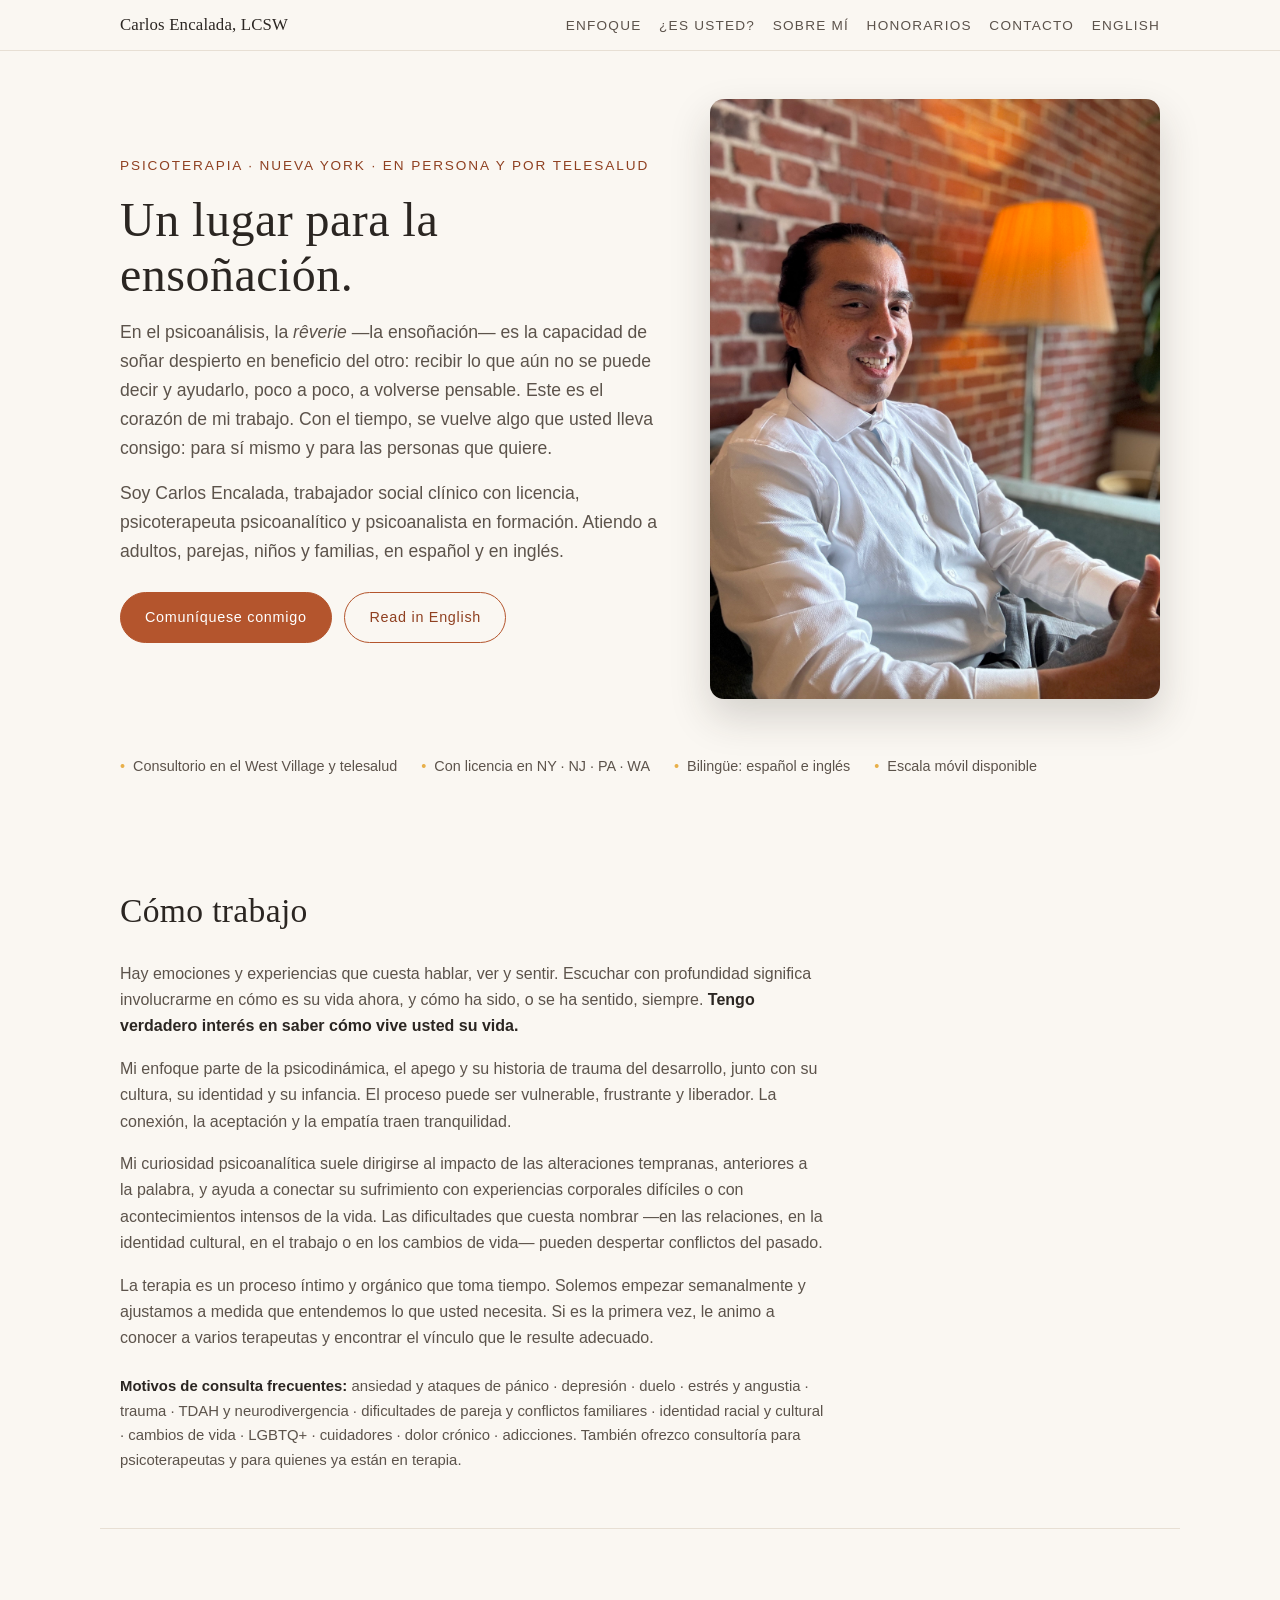
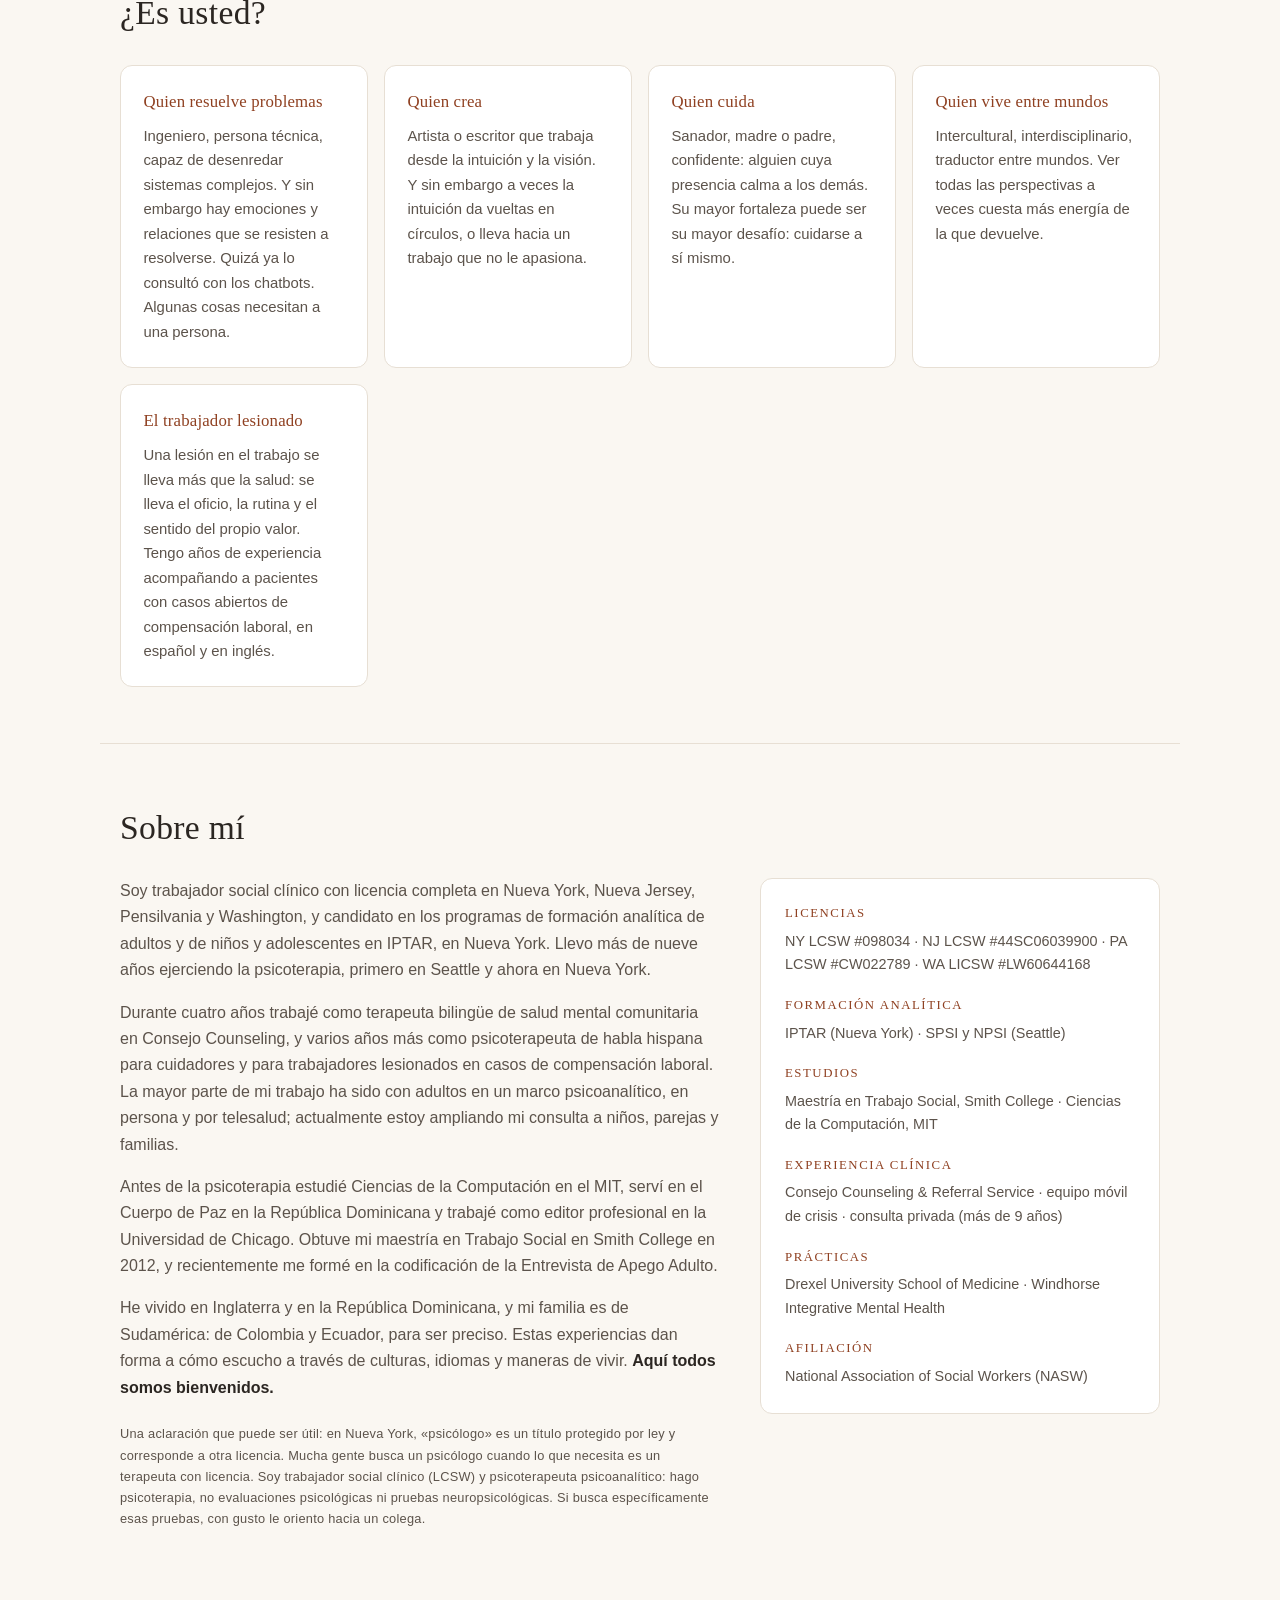
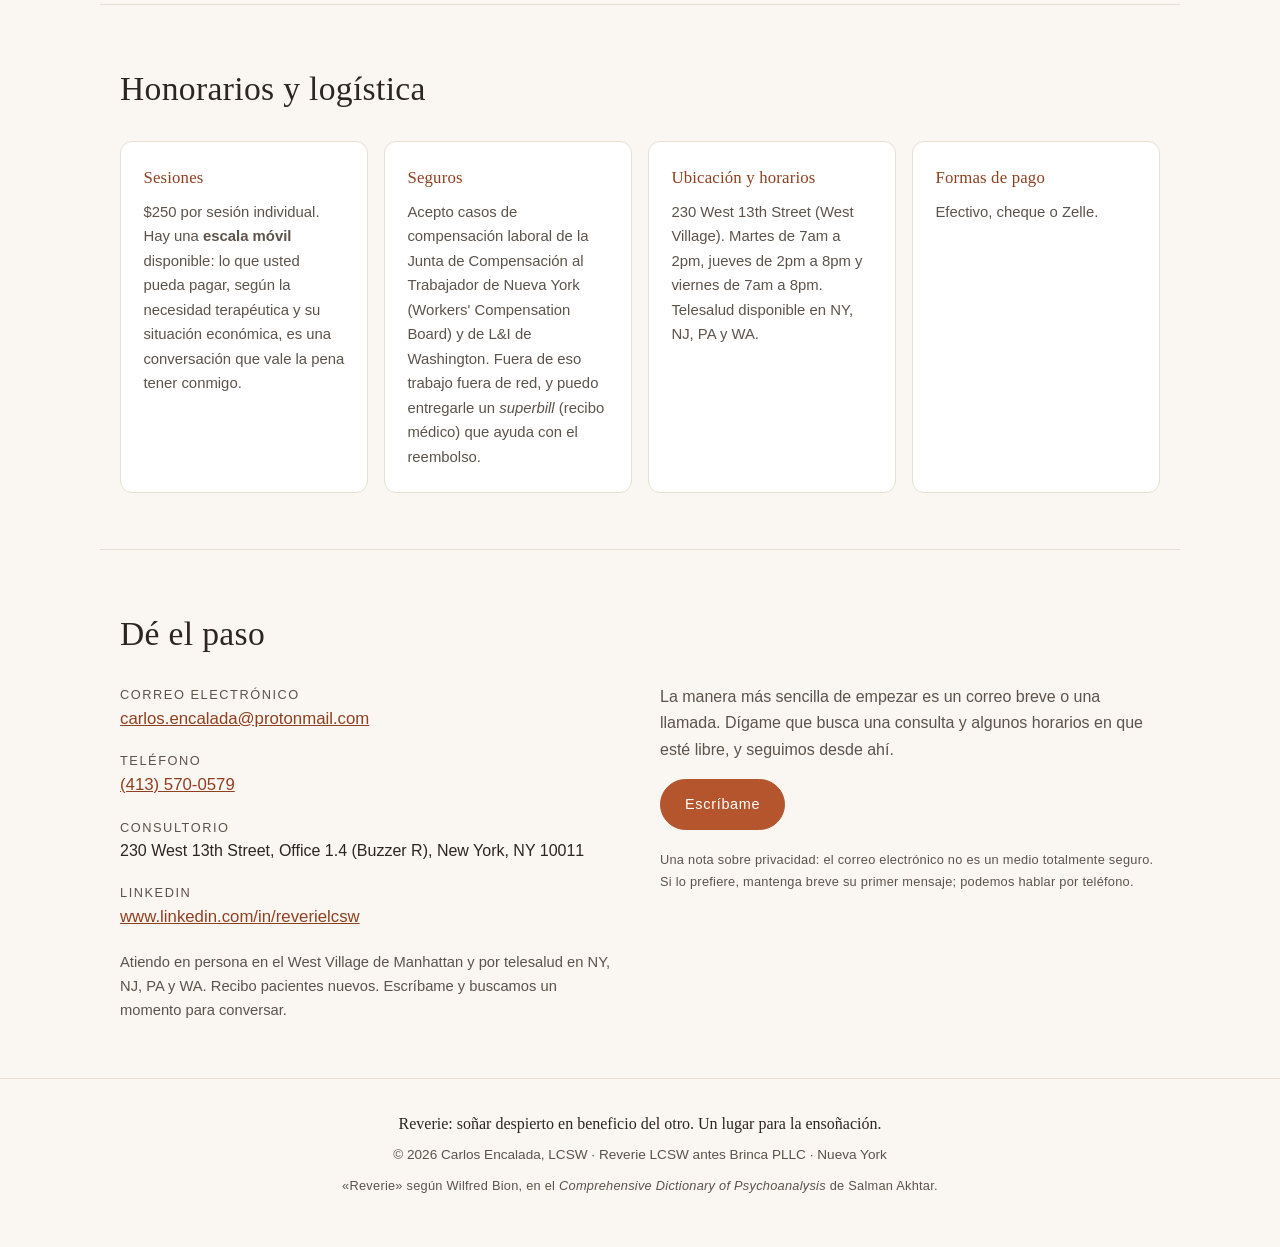
==== es/index.html @ 8a4c1a58 "es: add high-volume concern vocabulary and a psicólogo title note Adds duelo, angustia, estrés, and " ====
<!DOCTYPE html>
<html lang="es">
<head>
<meta charset="utf-8">
<meta name="viewport" content="width=device-width, initial-scale=1">
<title>Psicoterapeuta en español en Nueva York | Carlos Encalada, LCSW</title>
<meta name="description" content="Psicoterapia psicoanalítica en español en Manhattan (West Village) y por telesalud en NY, NJ, PA y WA. Carlos Encalada, trabajador social clínico bilingüe: adultos, parejas, niños y familias. Trabajadores lesionados. Escala móvil disponible.">
<meta property="og:title" content="Psicoterapeuta en español en Nueva York | Carlos Encalada, LCSW">
<meta property="og:description" content="Psicoterapia psicoanalítica en español en el West Village y por telesalud. Adultos, parejas, niños y familias. Escala móvil disponible.">
<meta property="og:type" content="website">
<meta property="og:locale" content="es_US">
<meta property="og:url" content="https://carlosencalada.com/es/">
<meta property="og:image" content="https://carlosencalada.com/images/portrait.jpg">
<link rel="canonical" href="https://carlosencalada.com/es/">
<link rel="alternate" hreflang="en" href="https://carlosencalada.com/">
<link rel="alternate" hreflang="es" href="https://carlosencalada.com/es/">
<link rel="alternate" hreflang="x-default" href="https://carlosencalada.com/">
<script type="application/ld+json">
{
  "@context": "https://schema.org",
  "@type": "LocalBusiness",
  "additionalType": "https://schema.org/MedicalBusiness",
  "name": "Carlos Encalada, LCSW · Reverie, LCSW (antes Brinca PLLC)",
  "description": "Psicoterapia psicoanalítica y psicodinámica para adultos, parejas, niños y familias, en español e inglés. En persona en el West Village de Manhattan y por telesalud en NY, NJ, PA y WA.",
  "inLanguage": "es",
  "url": "https://carlosencalada.com/es/",
  "image": "https://carlosencalada.com/images/portrait.jpg",
  "telephone": "+1-413-570-0579",
  "email": "carlos.encalada@protonmail.com",
  "priceRange": "$$",
  "address": {
    "@type": "PostalAddress",
    "streetAddress": "230 West 13th Street, Office 1.4, Buzzer R",
    "addressLocality": "New York",
    "addressRegion": "NY",
    "postalCode": "10011",
    "addressCountry": "US"
  },
  "areaServed": ["New York City", "West Village", "Greenwich Village", "Upper East Side", "New York State", "New Jersey", "Pennsylvania", "Washington State"],
  "founder": {
    "@type": "Person",
    "name": "Carlos Encalada",
    "honorificSuffix": "LCSW",
    "jobTitle": "Trabajador social clínico con licencia / Psicoterapeuta psicoanalítico",
    "knowsLanguage": ["Spanish", "English"],
    "alumniOf": ["Smith College School for Social Work", "Massachusetts Institute of Technology"],
    "sameAs": ["https://www.linkedin.com/in/reverielcsw/"]
  }
}
</script>
<link rel="stylesheet" href="/styles.css">
</head>
<body>

<header>
  <nav class="nav" aria-label="Principal">
    <a class="brand" href="#top">
      Carlos Encalada, LCSW
    </a>
    <ul>
      <li><a class="link" href="#enfoque">Enfoque</a></li>
      <li><a class="link" href="#para-usted">¿Es usted?</a></li>
      <li><a class="link" href="#sobre-mi">Sobre mí</a></li>
      <li><a class="link" href="#honorarios">Honorarios</a></li>
      <li><a class="link" href="#contacto">Contacto</a></li>
      <li><a class="link" href="/" hreflang="en" lang="en">English</a></li>
    </ul>
  </nav>
</header>

<main id="top">
  <div class="hero">
    <div>
      <div class="kicker">Psicoterapia · Nueva York · En persona y por telesalud</div>
      <h1>Un lugar para la ensoñación.</h1>
      <p class="lead">
        En el psicoanálisis, la <em>rêverie</em> —la ensoñación— es la capacidad
        de soñar despierto en beneficio del otro: recibir lo que aún no se puede
        decir y ayudarlo, poco a poco, a volverse pensable. Este es el corazón
        de mi trabajo. Con el tiempo, se vuelve algo que usted lleva consigo:
        para sí mismo y para las personas que quiere.
      </p>
      <p class="lead">
        Soy Carlos Encalada, trabajador social clínico con licencia,
        psicoterapeuta psicoanalítico y psicoanalista en formación. Atiendo a
        adultos, parejas, niños y familias, en español y en inglés.
      </p>
      <div class="cta-row">
        <a class="btn" href="#contacto">Comuníquese conmigo</a>
        <a class="btn ghost" href="/" hreflang="en" lang="en">Read in English</a>
      </div>
    </div>
    <div class="photo">
      <img src="/images/portrait.jpg" alt="Carlos Encalada, sentado en su consultorio">
    </div>
  </div>

  <div class="meta-strip">
    <span>Consultorio en el West Village y telesalud</span>
    <span>Con licencia en NY · NJ · PA · WA</span>
    <span>Bilingüe: español e inglés</span>
    <span>Escala móvil disponible</span>
  </div>

  <section id="enfoque">
    <h2>Cómo trabajo</h2>
    <div class="prose">
      <p>
        Hay emociones y experiencias que cuesta hablar, ver y sentir. Escuchar
        con profundidad significa involucrarme en cómo es su vida ahora, y cómo
        ha sido, o se ha sentido, siempre. <strong>Tengo verdadero interés en
        saber cómo vive usted su vida.</strong>
      </p>
      <p>
        Mi enfoque parte de la psicodinámica, el apego y su historia de trauma
        del desarrollo, junto con su cultura, su identidad y su infancia. El
        proceso puede ser vulnerable, frustrante y liberador. La conexión, la
        aceptación y la empatía traen tranquilidad.
      </p>
      <p>
        Mi curiosidad psicoanalítica suele dirigirse al impacto de las
        alteraciones tempranas, anteriores a la palabra, y ayuda a conectar su
        sufrimiento con experiencias corporales difíciles o con acontecimientos
        intensos de la vida. Las dificultades que cuesta nombrar —en las
        relaciones, en la identidad cultural, en el trabajo o en los cambios de
        vida— pueden despertar conflictos del pasado.
      </p>
      <p>
        La terapia es un proceso íntimo y orgánico que toma tiempo. Solemos
        empezar semanalmente y ajustamos a medida que entendemos lo que usted
        necesita. Si es la primera vez, le animo a conocer a varios terapeutas y
        encontrar el vínculo que le resulte adecuado.
      </p>
      <p style="margin-top:1.4rem;font-size:.93rem">
        <strong>Motivos de consulta frecuentes:</strong> ansiedad y ataques de
        pánico · depresión · duelo · estrés y angustia · trauma · TDAH y
        neurodivergencia · dificultades de pareja y conflictos familiares ·
        identidad racial y cultural · cambios de vida · LGBTQ+ · cuidadores ·
        dolor crónico · adicciones. También ofrezco consultoría para
        psicoterapeutas y para quienes ya están en terapia.
      </p>
    </div>
  </section>

  <section id="para-usted">
    <h2>¿Es usted?</h2>
    <div class="cards">
      <div class="card">
        <h3>Quien resuelve problemas</h3>
        <p>Ingeniero, persona técnica, capaz de desenredar sistemas complejos.
        Y sin embargo hay emociones y relaciones que se resisten a resolverse.
        Quizá ya lo consultó con los chatbots. Algunas cosas necesitan a una persona.</p>
      </div>
      <div class="card">
        <h3>Quien crea</h3>
        <p>Artista o escritor que trabaja desde la intuición y la visión. Y sin
        embargo a veces la intuición da vueltas en círculos, o lleva hacia un
        trabajo que no le apasiona.</p>
      </div>
      <div class="card">
        <h3>Quien cuida</h3>
        <p>Sanador, madre o padre, confidente: alguien cuya presencia calma a
        los demás. Su mayor fortaleza puede ser su mayor desafío: cuidarse a
        sí mismo.</p>
      </div>
      <div class="card">
        <h3>Quien vive entre mundos</h3>
        <p>Intercultural, interdisciplinario, traductor entre mundos. Ver todas
        las perspectivas a veces cuesta más energía de la que devuelve.</p>
      </div>
      <div class="card">
        <h3>El trabajador lesionado</h3>
        <p>Una lesión en el trabajo se lleva más que la salud: se lleva el
        oficio, la rutina y el sentido del propio valor. Tengo años de
        experiencia acompañando a pacientes con casos abiertos de compensación
        laboral, en español y en inglés.</p>
      </div>
    </div>
  </section>

  <section id="sobre-mi">
    <h2>Sobre mí</h2>
    <div class="two-col">
      <div class="prose">
        <p>
          Soy trabajador social clínico con licencia completa en Nueva York,
          Nueva Jersey, Pensilvania y Washington, y candidato en los programas
          de formación analítica de adultos y de niños y adolescentes en IPTAR,
          en Nueva York. Llevo más de nueve años ejerciendo la psicoterapia,
          primero en Seattle y ahora en Nueva York.
        </p>
        <p>
          Durante cuatro años trabajé como terapeuta bilingüe de salud mental
          comunitaria en Consejo Counseling, y varios años más como
          psicoterapeuta de habla hispana para cuidadores y para trabajadores
          lesionados en casos de compensación laboral. La mayor parte de mi
          trabajo ha sido con adultos en un marco psicoanalítico, en persona y
          por telesalud; actualmente estoy ampliando mi consulta a niños,
          parejas y familias.
        </p>
        <p>
          Antes de la psicoterapia estudié Ciencias de la Computación en el MIT,
          serví en el Cuerpo de Paz en la República Dominicana y trabajé como
          editor profesional en la Universidad de Chicago. Obtuve mi maestría en
          Trabajo Social en Smith College en 2012, y recientemente me formé en
          la codificación de la Entrevista de Apego Adulto.
        </p>
        <p>
          He vivido en Inglaterra y en la República Dominicana, y mi familia es
          de Sudamérica: de Colombia y Ecuador, para ser preciso. Estas
          experiencias dan forma a cómo escucho a través de culturas, idiomas y
          maneras de vivir. <strong>Aquí todos somos bienvenidos.</strong>
        </p>
        <p class="cite" style="margin-top:1.4rem">
          Una aclaración que puede ser útil: en Nueva York, «psicólogo» es un
          título protegido por ley y corresponde a otra licencia. Mucha gente
          busca un psicólogo cuando lo que necesita es un terapeuta con
          licencia. Soy trabajador social clínico (LCSW) y psicoterapeuta
          psicoanalítico: hago psicoterapia, no evaluaciones psicológicas ni
          pruebas neuropsicológicas. Si busca específicamente esas pruebas,
          con gusto le oriento hacia un colega.
        </p>
      </div>
      <aside class="creds">
        <h3>Licencias</h3>
        <p>NY LCSW #098034 · NJ LCSW #44SC06039900 · PA LCSW #CW022789 · WA LICSW #LW60644168</p>
        <h3>Formación analítica</h3>
        <p>IPTAR (Nueva York) · SPSI y NPSI (Seattle)</p>
        <h3>Estudios</h3>
        <p>Maestría en Trabajo Social, Smith College · Ciencias de la Computación, MIT</p>
        <h3>Experiencia clínica</h3>
        <p>Consejo Counseling &amp; Referral Service · equipo móvil de crisis · consulta privada (más de 9 años)</p>
        <h3>Prácticas</h3>
        <p>Drexel University School of Medicine · Windhorse Integrative Mental Health</p>
        <h3>Afiliación</h3>
        <p>National Association of Social Workers (NASW)</p>
      </aside>
    </div>
  </section>

  <section id="honorarios">
    <h2>Honorarios y logística</h2>
    <div class="cards">
      <div class="card">
        <h3>Sesiones</h3>
        <p>$250 por sesión individual. Hay una <strong>escala móvil</strong>
        disponible: lo que usted pueda pagar, según la necesidad terapéutica y
        su situación económica, es una conversación que vale la pena tener
        conmigo.</p>
      </div>
      <div class="card">
        <h3>Seguros</h3>
        <p>Acepto casos de compensación laboral de la Junta de Compensación al
        Trabajador de Nueva York (Workers' Compensation Board) y de L&amp;I de
        Washington. Fuera de eso trabajo fuera de red, y puedo entregarle un
        <em>superbill</em> (recibo médico) que ayuda con el reembolso.</p>
      </div>
      <div class="card">
        <h3>Ubicación y horarios</h3>
        <p>230 West 13th Street (West Village). Martes de 7am a 2pm, jueves de
        2pm a 8pm y viernes de 7am a 8pm. Telesalud disponible en NY, NJ, PA
        y WA.</p>
      </div>
      <div class="card">
        <h3>Formas de pago</h3>
        <p>Efectivo, cheque o Zelle.</p>
      </div>
    </div>
  </section>

  <section id="contacto">
    <h2>Dé el paso</h2>
    <div class="contact-grid">
      <div>
        <div class="contact-item">
          <div class="label">Correo electrónico</div>
          <a href="mailto:carlos.encalada@protonmail.com">carlos.encalada@protonmail.com</a>
        </div>
        <div class="contact-item">
          <div class="label">Teléfono</div>
          <a href="tel:+14135700579">(413) 570-0579</a>
        </div>
        <div class="contact-item">
          <div class="label">Consultorio</div>
          <span>230 West 13th Street, Office 1.4 (Buzzer R), New York, NY 10011</span>
        </div>
        <div class="contact-item">
          <div class="label">LinkedIn</div>
          <a href="https://www.linkedin.com/in/reverielcsw/">www.linkedin.com/in/reverielcsw</a>
        </div>
        <p class="prose" style="margin-top:1.2rem;font-size:.92rem">
          Atiendo en persona en el West Village de Manhattan y por telesalud en
          NY, NJ, PA y WA. Recibo pacientes nuevos. Escríbame y buscamos un
          momento para conversar.
        </p>
      </div>
      <div>
        <p class="prose">
          La manera más sencilla de empezar es un correo breve o una llamada.
          Dígame que busca una consulta y algunos horarios en que esté libre, y
          seguimos desde ahí.
        </p>
        <p class="prose" style="margin-top:1rem">
          <a class="btn" href="mailto:carlos.encalada@protonmail.com?subject=Consulta%20inicial">Escríbame</a>
        </p>
        <p class="cite" style="margin-top:1.2rem">
          Una nota sobre privacidad: el correo electrónico no es un medio
          totalmente seguro. Si lo prefiere, mantenga breve su primer mensaje;
          podemos hablar por teléfono.
        </p>
      </div>
    </div>
  </section>
</main>

<footer>
  <div class="tagline">Reverie: soñar despierto en beneficio del otro. Un lugar para la ensoñación.</div>
  <div>© 2026 Carlos Encalada, LCSW · Reverie LCSW antes Brinca PLLC · Nueva York</div>
  <div class="cite" style="margin-top:.5rem">«Reverie» según Wilfred Bion, en el <em>Comprehensive Dictionary of Psychoanalysis</em> de Salman Akhtar.</div>
</footer>

</body>
</html>
---- styles.css ----
:root{
  --ink:#2b2622;
  --ink-soft:#5c534b;
  --paper:#faf7f2;
  --card:#ffffff;
  --accent:#b4552d;      /* warm brick */
  --accent-dark:#8f4021;
  --amber:#e8b04b;
  --line:#e7dfd4;
  --max:1080px;
}
*{box-sizing:border-box;margin:0;padding:0}
html{scroll-behavior:smooth}
body{
  font-family:-apple-system, BlinkMacSystemFont, "Segoe UI", Roboto, Helvetica, Arial, sans-serif;
  color:var(--ink);
  background:var(--paper);
  line-height:1.65;
  -webkit-font-smoothing:antialiased;
}
h1,h2,h3,.brand{font-family:Georgia, "Times New Roman", serif;font-weight:400;letter-spacing:.01em}
img{max-width:100%;display:block}
a{color:var(--accent-dark)}

/* ---------- header ---------- */
header{
  position:sticky;top:0;z-index:20;
  background:rgba(250,247,242,.92);backdrop-filter:blur(8px);
  border-bottom:1px solid var(--line);
}
.nav{
  max-width:var(--max);margin:0 auto;padding:.7rem 1.25rem;
  display:flex;align-items:center;gap:1rem;flex-wrap:wrap;
}
.brand{font-size:1.05rem;text-decoration:none;color:var(--ink);display:flex;align-items:center;gap:.55rem}
.brand img{height:26px;width:auto}
.nav ul{list-style:none;display:flex;gap:1.1rem;margin-left:auto;flex-wrap:wrap}
.nav a.link{font-size:.85rem;text-transform:uppercase;letter-spacing:.09em;text-decoration:none;color:var(--ink-soft)}
.nav a.link:hover{color:var(--accent-dark)}

/* ---------- hero ---------- */
.hero{max-width:var(--max);margin:0 auto;padding:3rem 1.25rem 3.5rem;
  display:grid;grid-template-columns:1.1fr .9fr;gap:2.5rem;align-items:center}
.hero h1{font-size:clamp(1.9rem,4.5vw,3rem);line-height:1.15;margin-bottom:1rem}
.hero .kicker{font-size:.85rem;text-transform:uppercase;letter-spacing:.14em;color:var(--accent-dark);margin-bottom:.9rem}
.hero p.lead{font-size:1.1rem;color:var(--ink-soft);max-width:34rem}
.hero p.lead + p.lead{margin-top:1rem}
.cite{font-size:.8rem;color:var(--ink-soft);margin:.6rem 0 1.2rem;letter-spacing:.02em}
.hero .photo{border-radius:14px;overflow:hidden;box-shadow:0 18px 40px rgba(43,38,34,.18)}
.cta-row{display:flex;gap:.8rem;flex-wrap:wrap;margin-top:1.6rem}
.btn{
  display:inline-block;padding:.8rem 1.5rem;border-radius:999px;
  text-decoration:none;font-size:.9rem;letter-spacing:.05em;
  background:var(--accent);color:#fff;border:1px solid var(--accent);
  transition:background .15s ease;
}
.btn:hover{background:var(--accent-dark)}
.btn.ghost{background:transparent;color:var(--accent-dark)}
.meta-strip{
  max-width:var(--max);margin:0 auto;padding:0 1.25rem 3rem;
  display:flex;gap:1.5rem;flex-wrap:wrap;color:var(--ink-soft);font-size:.9rem;
}
.meta-strip span::before{content:"•";color:var(--amber);margin-right:.5rem}

/* ---------- sections ---------- */
section{max-width:var(--max);margin:0 auto;padding:3.5rem 1.25rem}
section + section{border-top:1px solid var(--line)}
h2{font-size:clamp(1.5rem,3vw,2.1rem);margin-bottom:1.4rem}
.prose{max-width:44rem;color:var(--ink-soft)}
.prose p + p{margin-top:1rem}
.prose strong{color:var(--ink)}

/* about-you cards */
.cards{display:grid;grid-template-columns:repeat(auto-fit,minmax(230px,1fr));gap:1rem;margin-top:1.5rem}
.card{background:var(--card);border:1px solid var(--line);border-radius:12px;padding:1.4rem}
.card h3{font-size:1.05rem;margin-bottom:.5rem;color:var(--accent-dark)}
.card p{font-size:.93rem;color:var(--ink-soft)}

/* about-me */
.two-col{display:grid;grid-template-columns:1.2fr .8fr;gap:2.5rem;align-items:start}
.creds{background:var(--card);border:1px solid var(--line);border-radius:12px;padding:1.5rem;font-size:.9rem}
.creds h3{font-size:.8rem;text-transform:uppercase;letter-spacing:.12em;color:var(--accent-dark);margin:1.1rem 0 .35rem}
.creds h3:first-child{margin-top:0}
.creds p{color:var(--ink-soft)}

/* endorsement */
.endorsement{
  margin-top:2.5rem;max-width:44rem;
  border-left:3px solid var(--amber);padding:.4rem 0 .4rem 1.4rem;
  font-family:Georgia,serif;font-size:1.05rem;color:var(--ink-soft);
}
.endorsement cite{display:block;margin-top:.7rem;font-style:normal;font-size:.9rem}

/* español */
.es{background:linear-gradient(180deg,#fdf3e4,transparent);border-radius:14px}

/* contact */
.contact-grid{display:grid;grid-template-columns:1fr 1fr;gap:2.5rem;align-items:start}
.contact-item{margin-bottom:1.1rem}
.contact-item .label{font-size:.8rem;text-transform:uppercase;letter-spacing:.12em;color:var(--ink-soft)}
.contact-item a{font-size:1.05rem}

footer{border-top:1px solid var(--line);padding:2rem 1.25rem;text-align:center;font-size:.85rem;color:var(--ink-soft)}
footer .tagline{font-family:Georgia,serif;font-size:1rem;color:var(--ink);margin-bottom:.4rem}

/* ---------- mobile ---------- */
@media (max-width:760px){
  .hero{grid-template-columns:1fr;padding-top:2rem}
  .hero .photo{order:-1;max-width:420px}
  .two-col,.contact-grid{grid-template-columns:1fr}
  .nav ul{gap:.9rem}
}
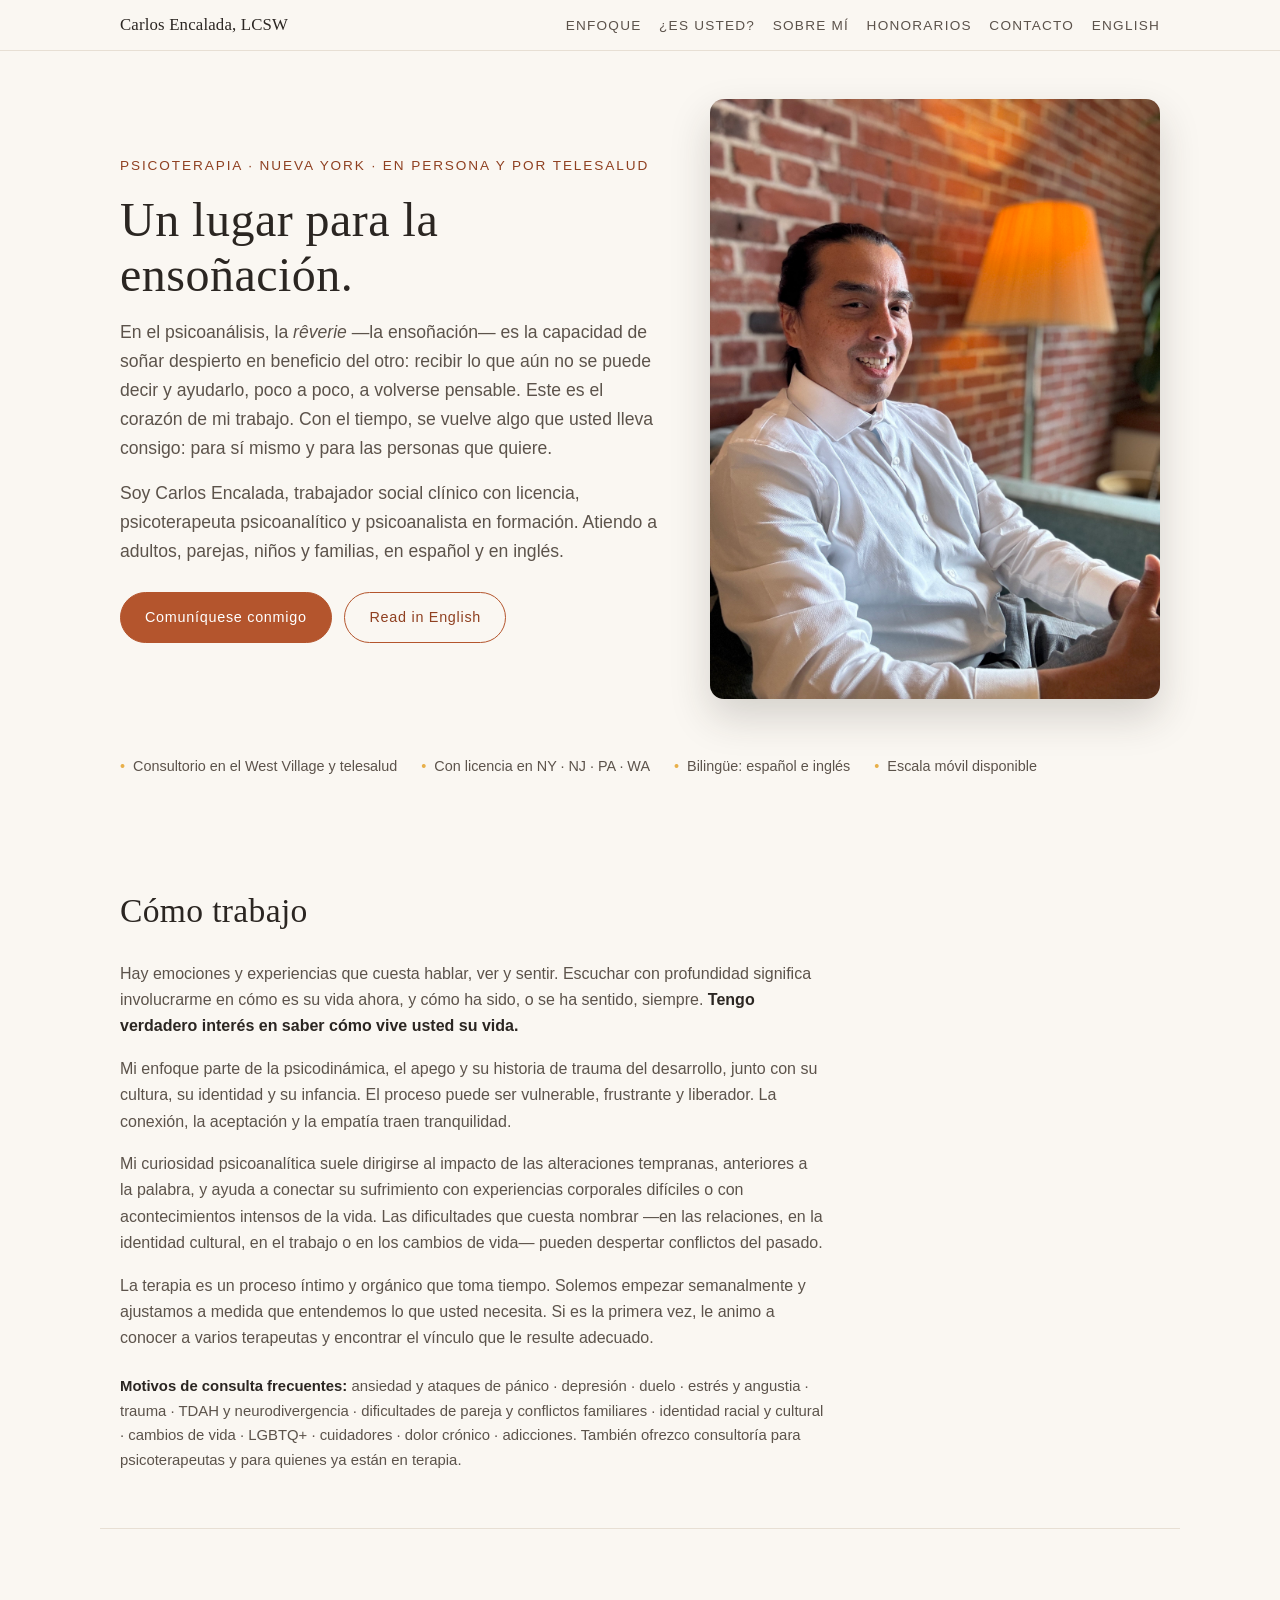
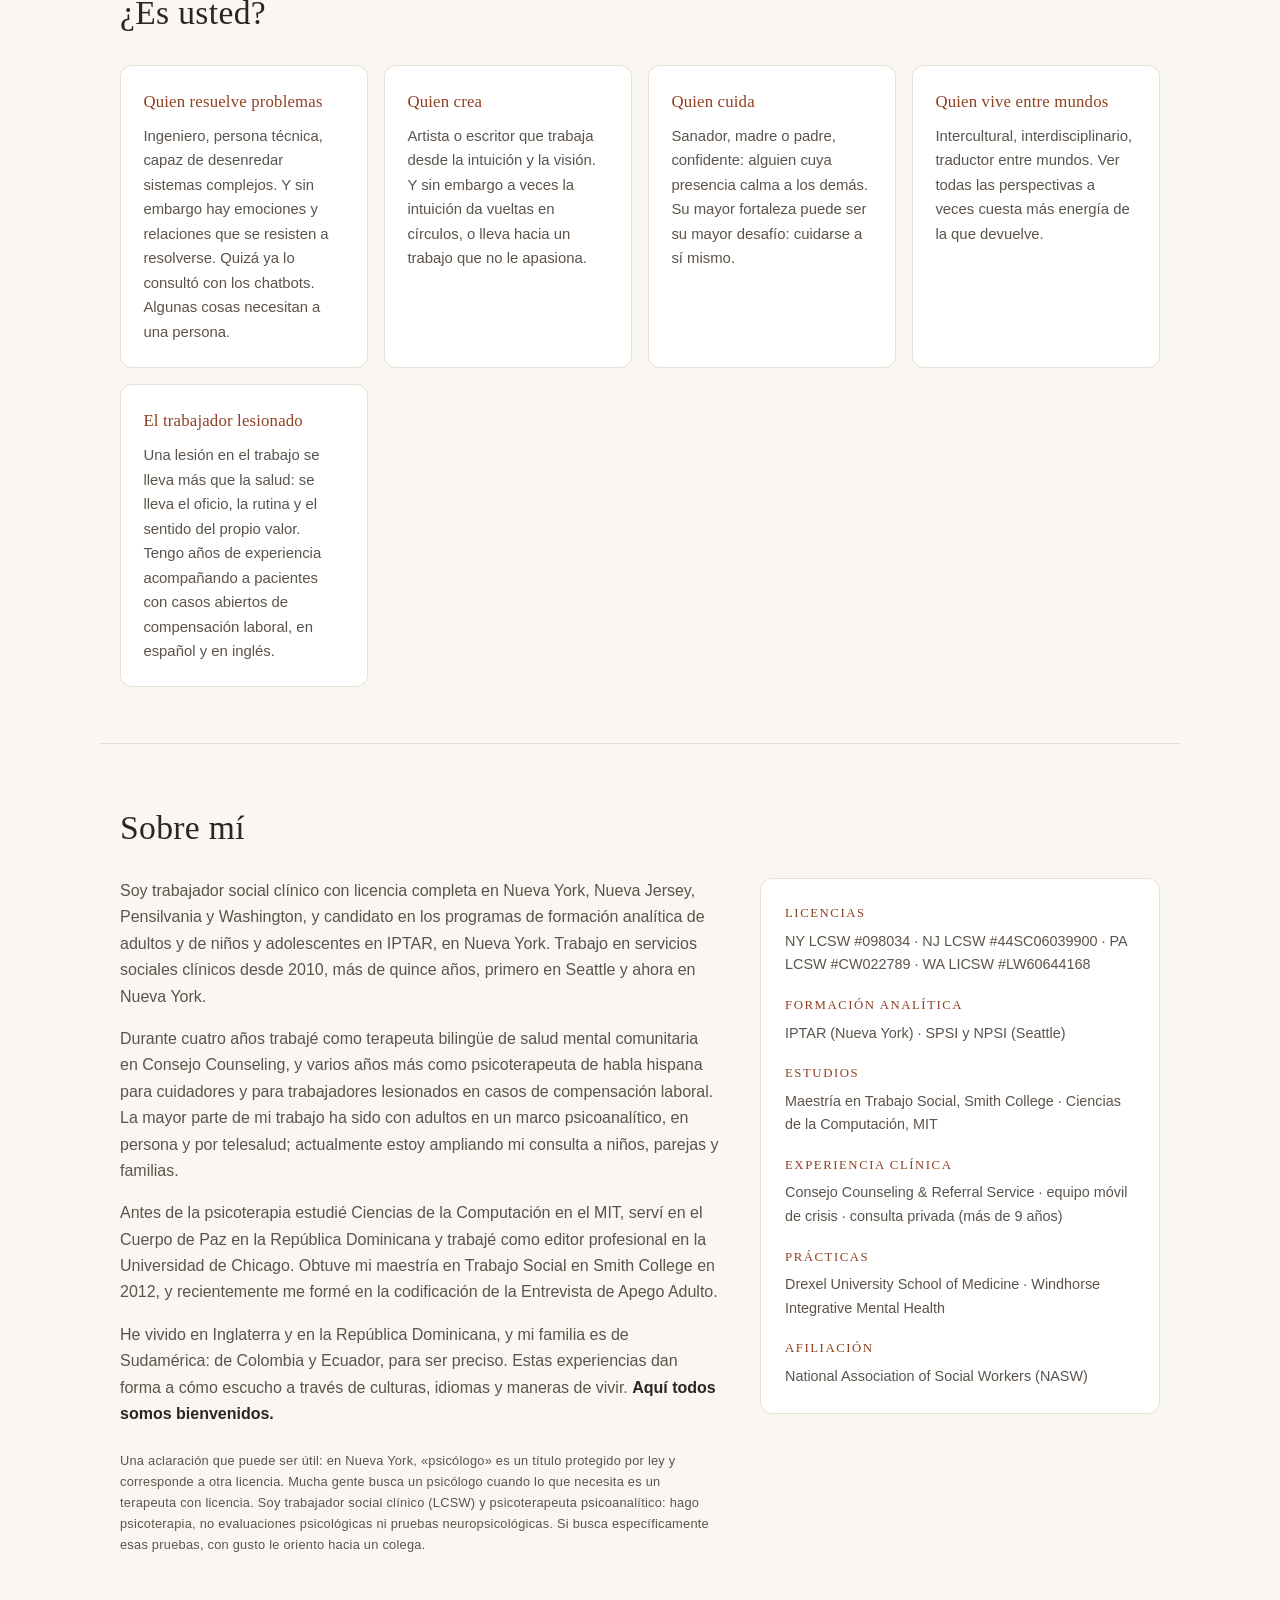
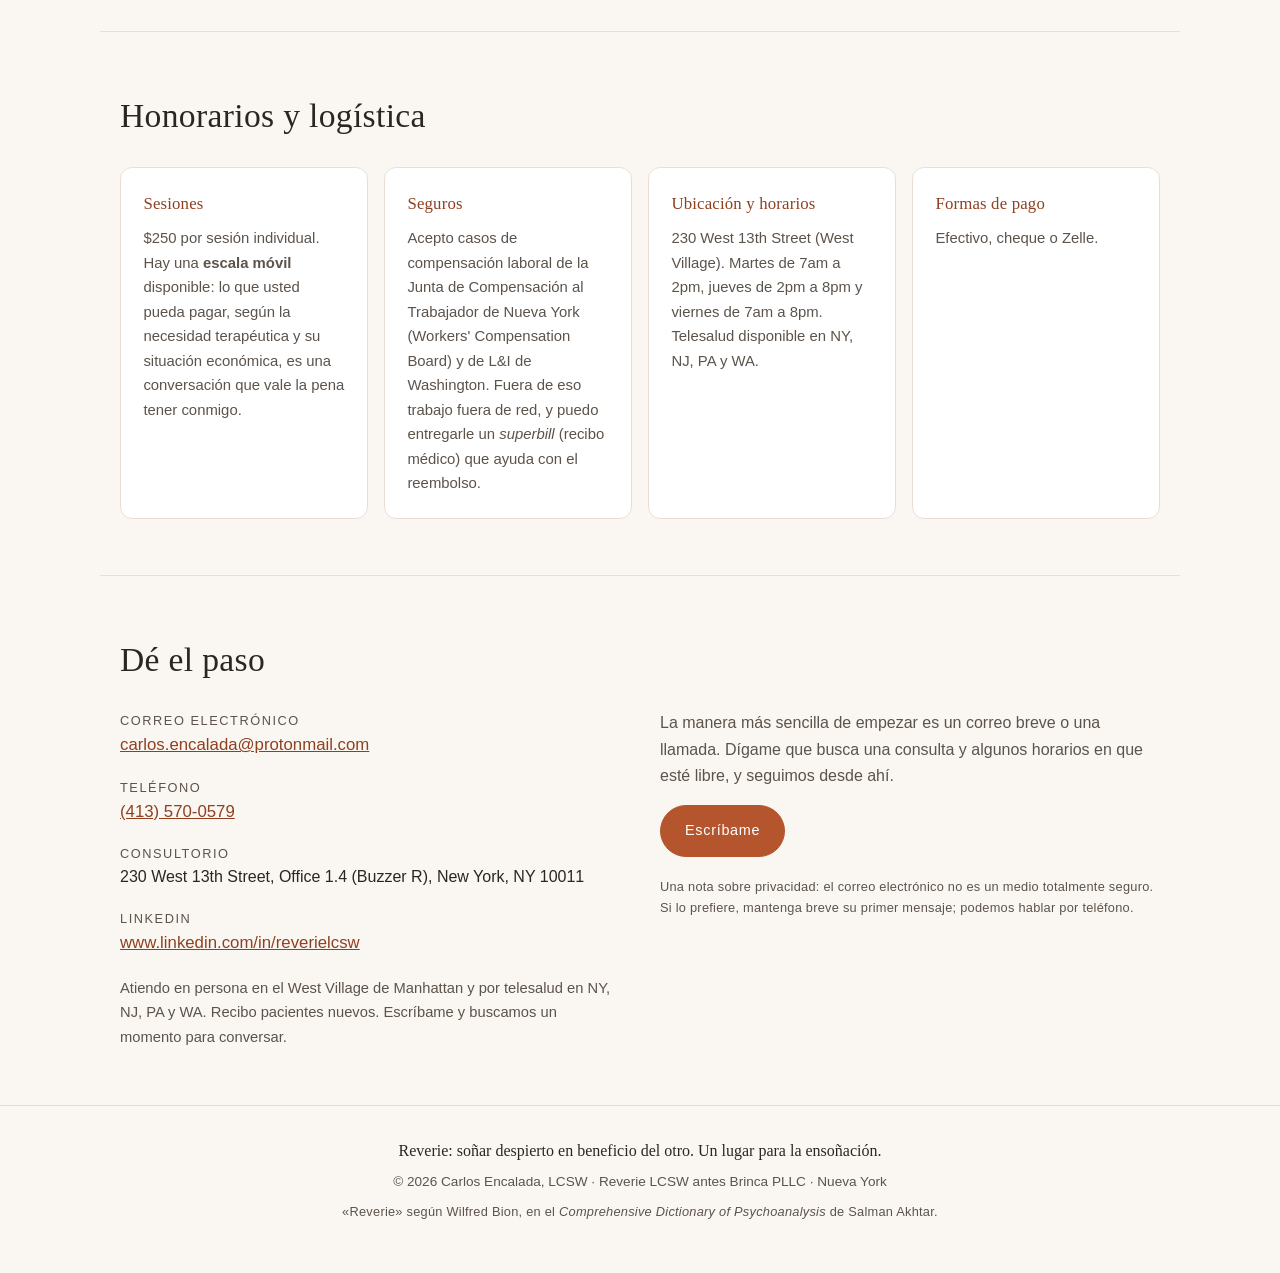
==== commit 8c032f9b: "Reframe experience as clinical social services since 2010 (15+ years) Replaces "over nine years" (wh" ====
--- a/es/index.html
+++ b/es/index.html
@@ -186,8 +186,8 @@
           Soy trabajador social clínico con licencia completa en Nueva York,
           Nueva Jersey, Pensilvania y Washington, y candidato en los programas
           de formación analítica de adultos y de niños y adolescentes en IPTAR,
-          en Nueva York. Llevo más de nueve años ejerciendo la psicoterapia,
-          primero en Seattle y ahora en Nueva York.
+          en Nueva York. Trabajo en servicios sociales clínicos desde 2010, más
+          de quince años, primero en Seattle y ahora en Nueva York.
         </p>
         <p>
           Durante cuatro años trabajé como terapeuta bilingüe de salud mental
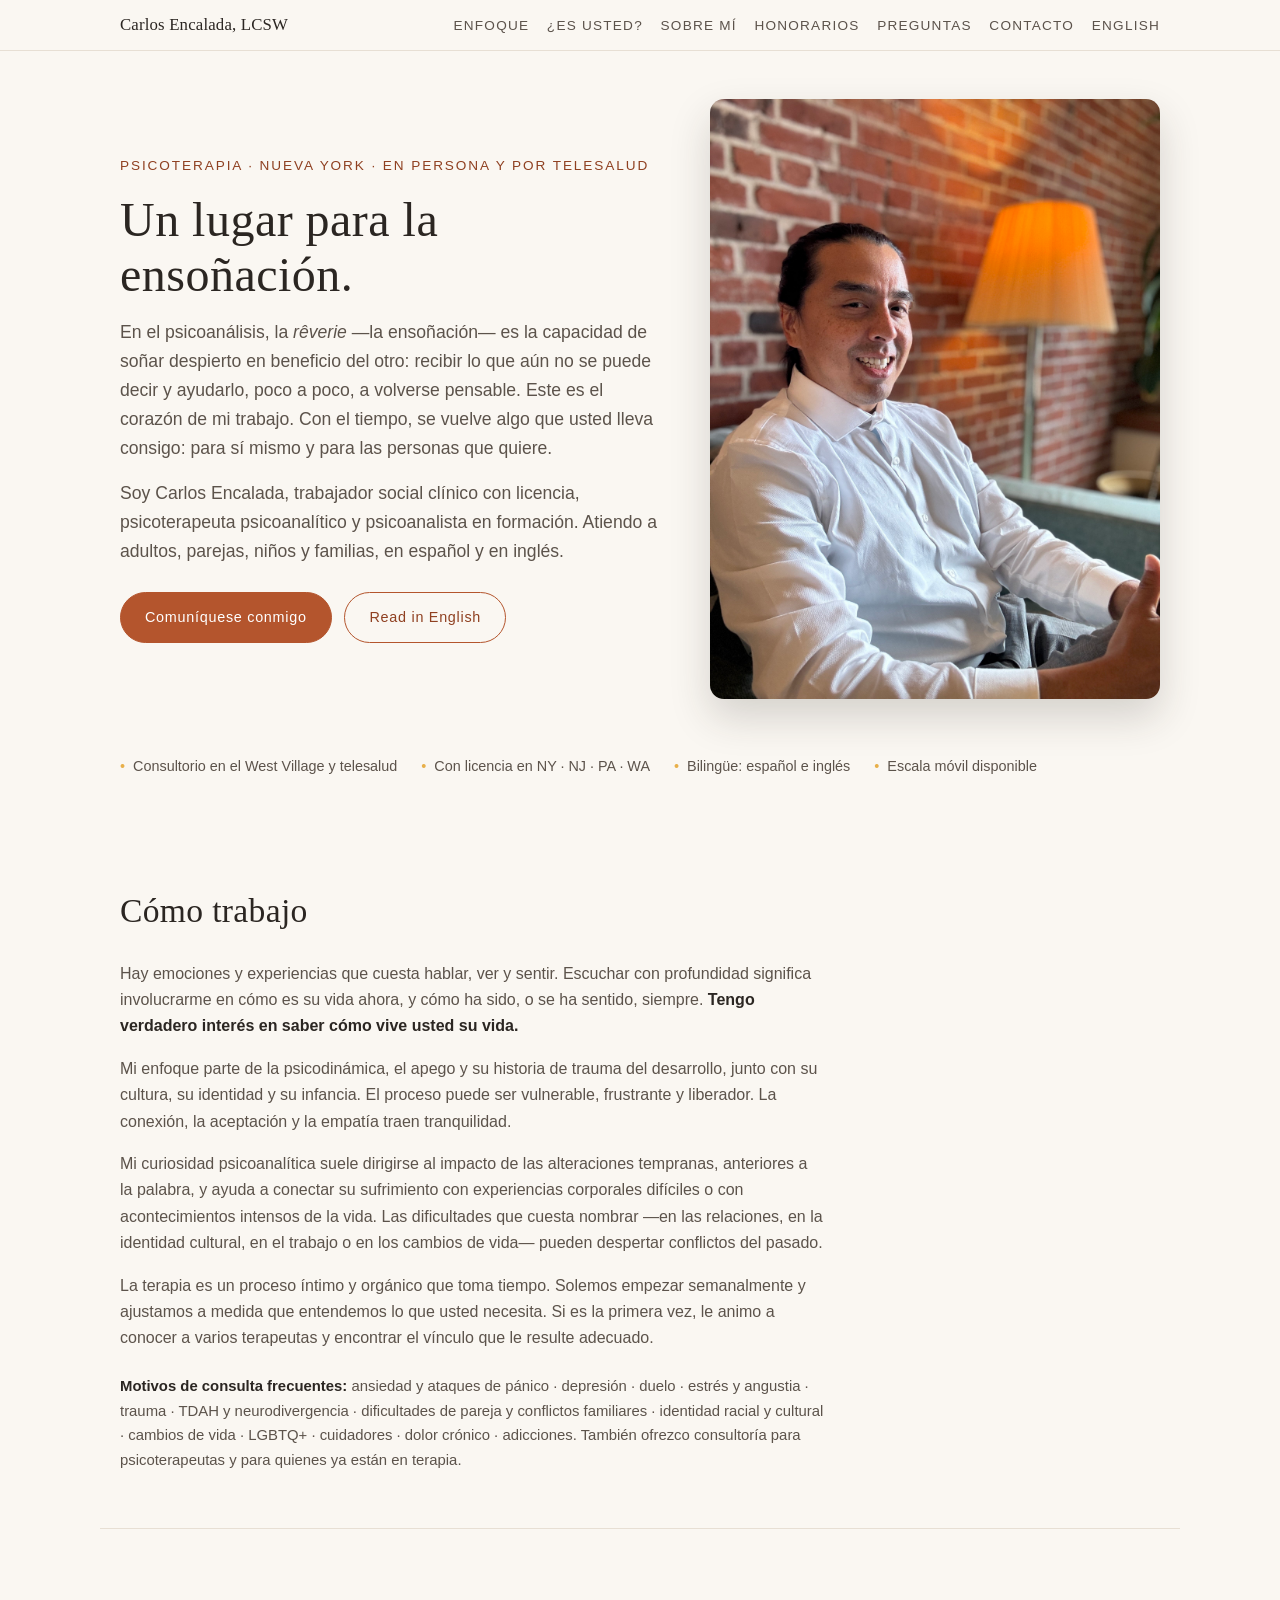
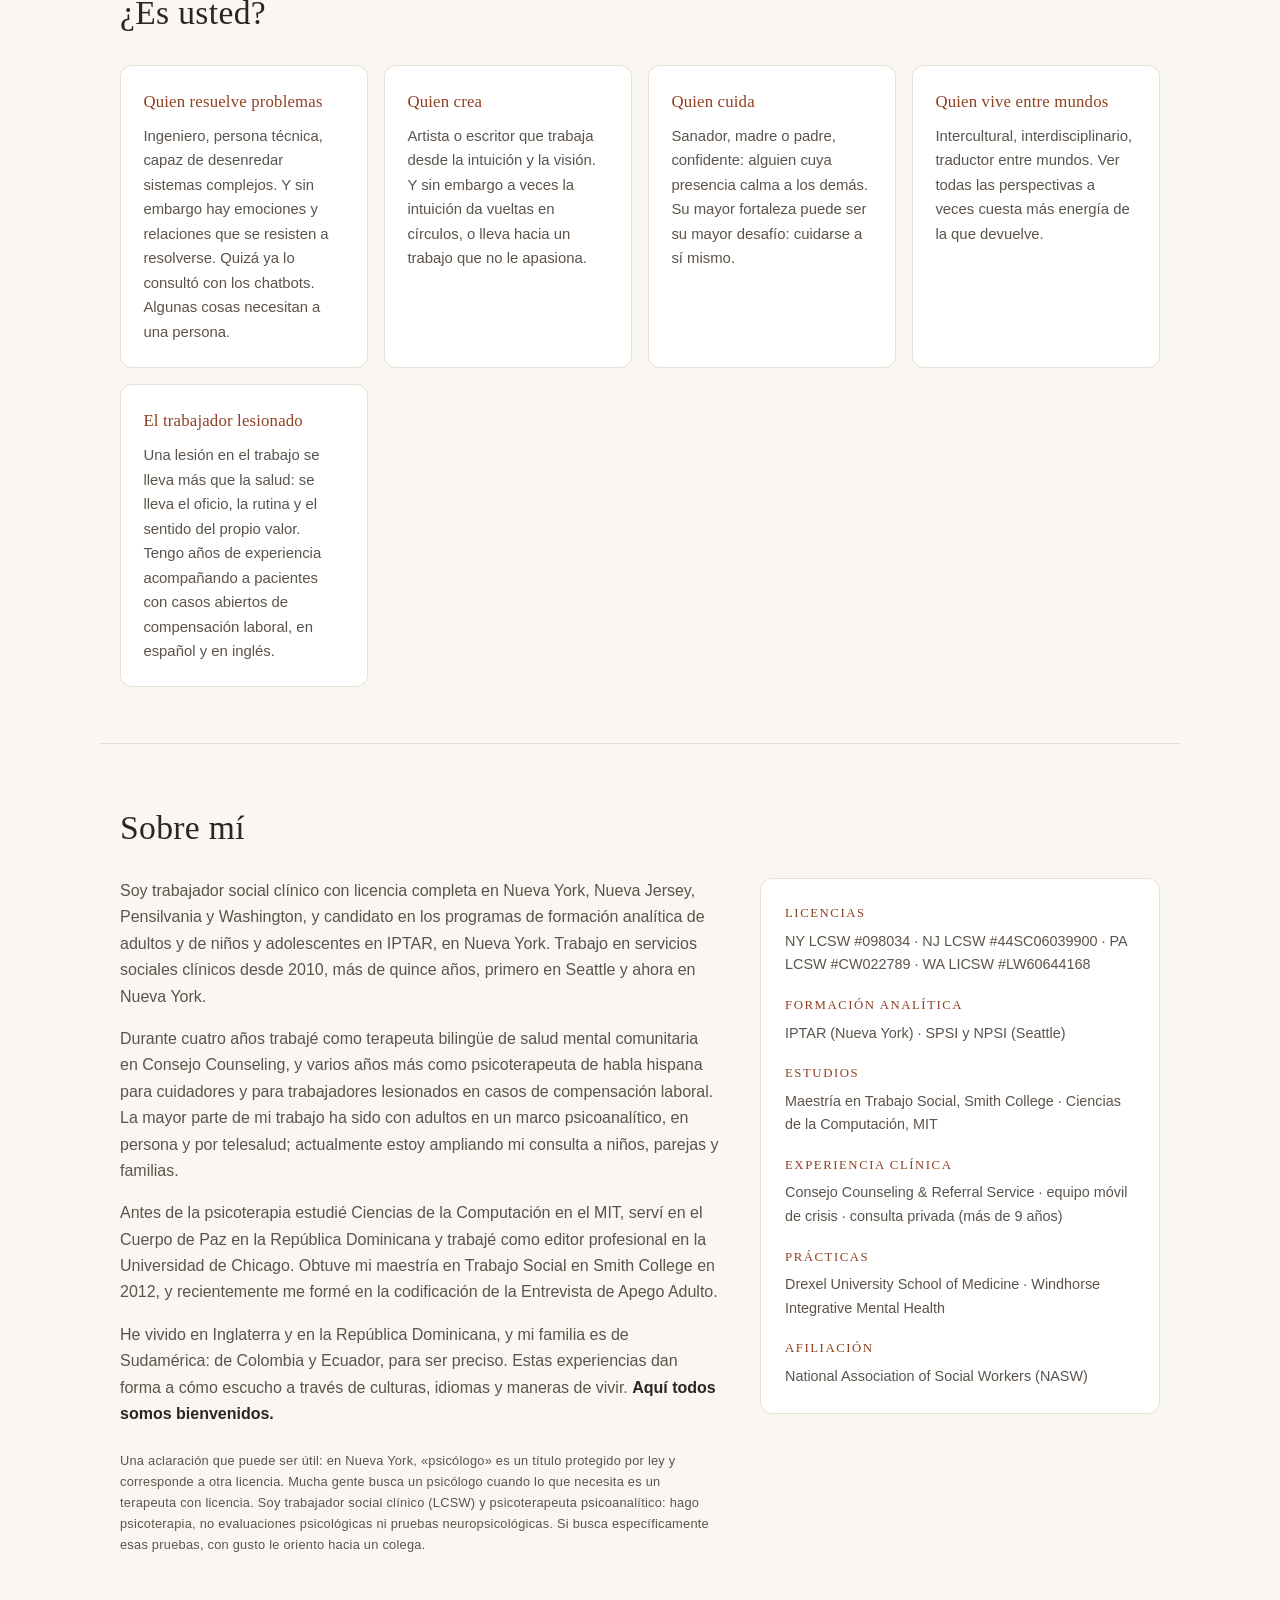
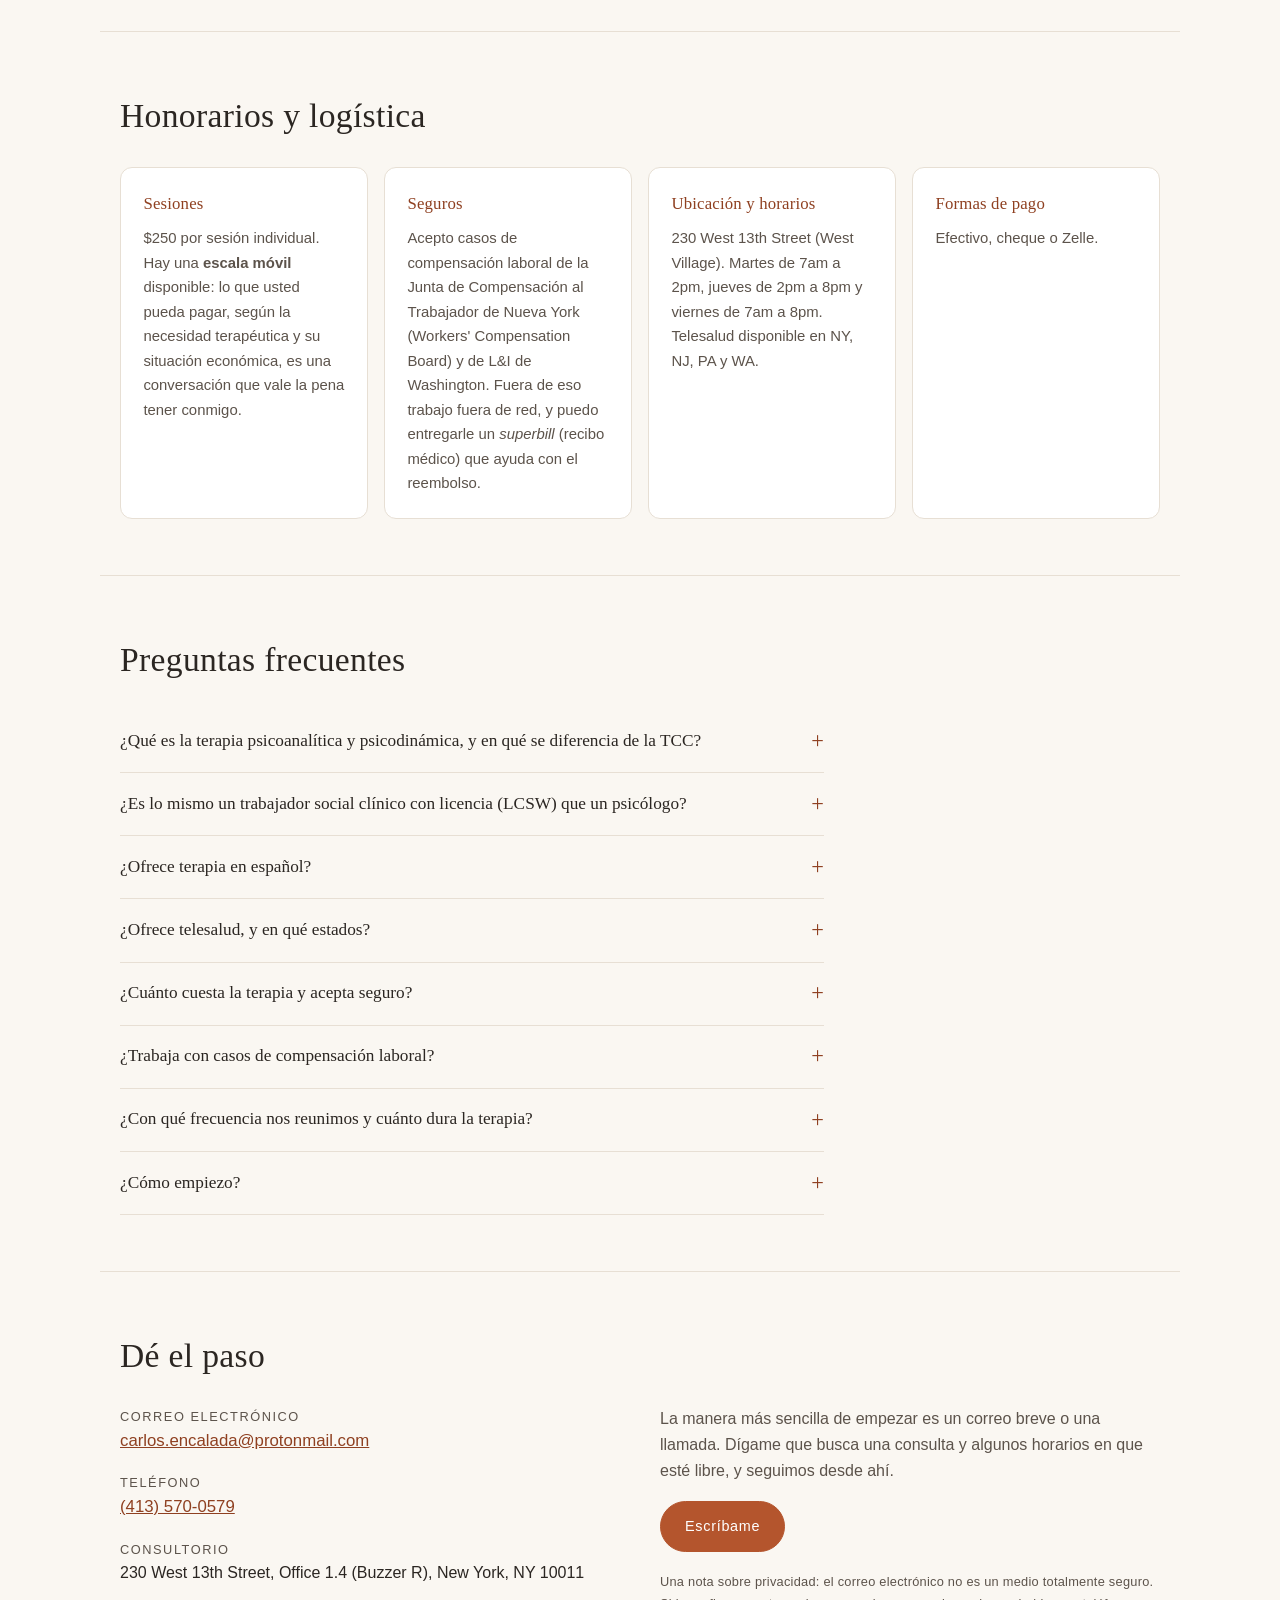
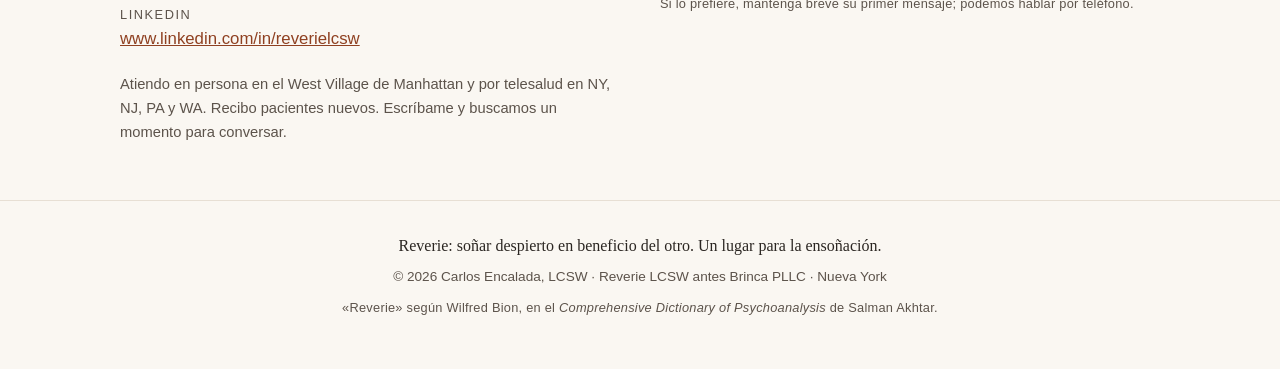
==== commit 82224c93: "Mirror FAQ to /es/ with Spanish FAQPage schema Eight Spanish Q&As (usted register, «» quotes, no em-" ====
--- a/es/index.html
+++ b/es/index.html
@@ -48,6 +48,23 @@
   }
 }
 </script>
+<script type="application/ld+json">
+{
+  "@context": "https://schema.org",
+  "@type": "FAQPage",
+  "inLanguage": "es",
+  "mainEntity": [
+    {"@type":"Question","name":"¿Qué es la terapia psicoanalítica y psicodinámica, y en qué se diferencia de la TCC?","acceptedAnswer":{"@type":"Answer","text":"La terapia psicoanalítica y psicodinámica atiende los patrones que a menudo operan fuera de nuestra conciencia. En lugar de centrarse en nuestras ideas, pensamientos y cogniciones y de enseñar técnicas para manejar los síntomas, buscamos comprender qué expresan esos síntomas y de dónde vienen. Suele ser más abierta y puede vivirse como un trabajo en profundidad, porque parte de nuestras experiencias más tempranas y no solo de enfoques recientes, breves y basados en habilidades como la TCC, que trabajan sobre nuestras ideas acerca de la vida. Muchas personas llegan a este trabajo porque las soluciones rápidas no han alcanzado lo que de verdad les inquieta."}},
+    {"@type":"Question","name":"¿Es lo mismo un trabajador social clínico con licencia (LCSW) que un psicólogo?","acceptedAnswer":{"@type":"Answer","text":"No. Son licencias distintas. En Nueva York, «psicólogo» es un título protegido que corresponde a profesionales con un doctorado en psicología. En Nueva York, «psicoanalista» también es un término protegido; a nivel internacional, a través de la IPA, quienes completan la formación psicoanalítica pueden ser considerados psicoanalistas. Soy trabajador social clínico con licencia (LCSW), formado para ofrecer psicoterapia, y candidato en formación psicoanalítica en IPTAR, así que algún día tendré el título de psicoanalista, pero por ahora soy candidato psicoanalítico. Hago psicoterapia de orientación psicoanalítica, no evaluaciones psicológicas ni neuropsicológicas; si necesita específicamente ese tipo de evaluación, con gusto le oriento hacia un colega."}},
+    {"@type":"Question","name":"¿Ofrece terapia en español?","acceptedAnswer":{"@type":"Answer","text":"Sí. Soy bilingüe y atiendo a pacientes en inglés y en español, en persona y por telesalud. Mi familia es de Colombia y Ecuador, y gran parte de mi trabajo ha sido con pacientes de habla hispana, cuidadores y trabajadores lesionados. Mi voz en español es diferente, pero mi conexión con su experiencia es una labor de mi corazón: nace de mi experiencia apoyando a personas de diferentes circunstancias y también de mi formación. Aquí todos somos bienvenidos."}},
+    {"@type":"Question","name":"¿Ofrece telesalud, y en qué estados?","acceptedAnswer":{"@type":"Answer","text":"Sí. Atiendo a pacientes en persona en el West Village de Manhattan y por telesalud segura en todo Nueva York, Nueva Jersey, Pensilvania y Washington, donde tengo licencia."}},
+    {"@type":"Question","name":"¿Cuánto cuesta la terapia y acepta seguro?","acceptedAnswer":{"@type":"Answer","text":"Las sesiones individuales cuestan $250. Estoy fuera de la red de seguros, pero puedo entregarle un superbill (recibo médico) mensual que puede presentar para el reembolso fuera de red. Hay una escala móvil disponible según la necesidad y las circunstancias, y vale la pena conversarlo. Acepto casos de compensación laboral de la Junta de Compensación al Trabajador de Nueva York y de L&I del estado de Washington."}},
+    {"@type":"Question","name":"¿Trabaja con casos de compensación laboral?","acceptedAnswer":{"@type":"Answer","text":"Sí. Tengo años de experiencia acompañando a personas en reclamos abiertos de compensación laboral, en inglés y en español, y acepto casos de la Junta de Compensación al Trabajador de Nueva York y de L&I del estado de Washington."}},
+    {"@type":"Question","name":"¿Con qué frecuencia nos reunimos y cuánto dura la terapia?","acceptedAnswer":{"@type":"Answer","text":"Solemos empezar semanalmente y ajustamos a medida que entendemos lo que usted necesita; algunos procesos se benefician de más de una sesión por semana. La terapia en profundidad es un proceso abierto, no un número fijo de sesiones. Toma el tiempo que necesita tomar. Si busca un tratamiento breve, estructurado y de corto plazo, con gusto le ayudo a encontrar una mejor opción."}},
+    {"@type":"Question","name":"¿Cómo empiezo?","acceptedAnswer":{"@type":"Answer","text":"La forma más sencilla de empezar es un correo breve o una llamada. Dígame que busca una consulta y algunos horarios en que esté libre, y buscaremos un momento para conversar. Recibo pacientes nuevos."}}
+  ]
+}
+</script>
 <link rel="stylesheet" href="/styles.css">
 </head>
 <body>
@@ -62,6 +79,7 @@
       <li><a class="link" href="#para-usted">¿Es usted?</a></li>
       <li><a class="link" href="#sobre-mi">Sobre mí</a></li>
       <li><a class="link" href="#honorarios">Honorarios</a></li>
+      <li><a class="link" href="#preguntas">Preguntas</a></li>
       <li><a class="link" href="#contacto">Contacto</a></li>
       <li><a class="link" href="/" hreflang="en" lang="en">English</a></li>
     </ul>
@@ -265,6 +283,44 @@
         <h3>Formas de pago</h3>
         <p>Efectivo, cheque o Zelle.</p>
       </div>
+    </div>
+  </section>
+
+  <section id="preguntas">
+    <h2>Preguntas frecuentes</h2>
+    <div class="faq">
+      <details class="faq-item">
+        <summary>¿Qué es la terapia psicoanalítica y psicodinámica, y en qué se diferencia de la TCC?</summary>
+        <div class="answer"><p>La terapia psicoanalítica y psicodinámica atiende los patrones que a menudo operan fuera de nuestra conciencia. En lugar de centrarse en nuestras ideas, pensamientos y cogniciones y de enseñar técnicas para manejar los síntomas, buscamos comprender qué expresan esos síntomas y de dónde vienen. Suele ser más abierta y puede vivirse como un trabajo en profundidad, porque parte de nuestras experiencias más tempranas y no solo de enfoques recientes, breves y basados en habilidades como la TCC, que trabajan sobre nuestras ideas acerca de la vida. Muchas personas llegan a este trabajo porque las soluciones rápidas no han alcanzado lo que de verdad les inquieta.</p></div>
+      </details>
+      <details class="faq-item">
+        <summary>¿Es lo mismo un trabajador social clínico con licencia (LCSW) que un psicólogo?</summary>
+        <div class="answer"><p>No. Son licencias distintas. En Nueva York, «psicólogo» es un título protegido que corresponde a profesionales con un doctorado en psicología. En Nueva York, «psicoanalista» también es un término protegido; a nivel internacional, a través de la IPA, quienes completan la formación psicoanalítica pueden ser considerados psicoanalistas. Soy trabajador social clínico con licencia (LCSW), formado para ofrecer psicoterapia, y candidato en formación psicoanalítica en IPTAR, así que algún día tendré el título de psicoanalista, pero por ahora soy candidato psicoanalítico. Hago psicoterapia de orientación psicoanalítica, no evaluaciones psicológicas ni neuropsicológicas; si necesita específicamente ese tipo de evaluación, con gusto le oriento hacia un colega.</p></div>
+      </details>
+      <details class="faq-item">
+        <summary>¿Ofrece terapia en español?</summary>
+        <div class="answer"><p>Sí. Soy bilingüe y atiendo a pacientes en inglés y en español, en persona y por telesalud. Mi familia es de Colombia y Ecuador, y gran parte de mi trabajo ha sido con pacientes de habla hispana, cuidadores y trabajadores lesionados. Mi voz en español es diferente, pero mi conexión con su experiencia es una labor de mi corazón: nace de mi experiencia apoyando a personas de diferentes circunstancias y también de mi formación. Aquí todos somos bienvenidos.</p></div>
+      </details>
+      <details class="faq-item">
+        <summary>¿Ofrece telesalud, y en qué estados?</summary>
+        <div class="answer"><p>Sí. Atiendo a pacientes en persona en el West Village de Manhattan y por telesalud segura en todo Nueva York, Nueva Jersey, Pensilvania y Washington, donde tengo licencia.</p></div>
+      </details>
+      <details class="faq-item">
+        <summary>¿Cuánto cuesta la terapia y acepta seguro?</summary>
+        <div class="answer"><p>Las sesiones individuales cuestan $250. Estoy fuera de la red de seguros, pero puedo entregarle un superbill (recibo médico) mensual que puede presentar para el reembolso fuera de red. Hay una escala móvil disponible según la necesidad y las circunstancias, y vale la pena conversarlo. Acepto casos de compensación laboral de la Junta de Compensación al Trabajador de Nueva York y de L&amp;I del estado de Washington.</p></div>
+      </details>
+      <details class="faq-item">
+        <summary>¿Trabaja con casos de compensación laboral?</summary>
+        <div class="answer"><p>Sí. Tengo años de experiencia acompañando a personas en reclamos abiertos de compensación laboral, en inglés y en español, y acepto casos de la Junta de Compensación al Trabajador de Nueva York y de L&amp;I del estado de Washington.</p></div>
+      </details>
+      <details class="faq-item">
+        <summary>¿Con qué frecuencia nos reunimos y cuánto dura la terapia?</summary>
+        <div class="answer"><p>Solemos empezar semanalmente y ajustamos a medida que entendemos lo que usted necesita; algunos procesos se benefician de más de una sesión por semana. La terapia en profundidad es un proceso abierto, no un número fijo de sesiones. Toma el tiempo que necesita tomar. Si busca un tratamiento breve, estructurado y de corto plazo, con gusto le ayudo a encontrar una mejor opción.</p></div>
+      </details>
+      <details class="faq-item">
+        <summary>¿Cómo empiezo?</summary>
+        <div class="answer"><p>La forma más sencilla de empezar es un correo breve o una llamada. Dígame que busca una consulta y algunos horarios en que esté libre, y buscaremos un momento para conversar. Recibo pacientes nuevos.</p></div>
+      </details>
     </div>
   </section>
 
--- a/styles.css
+++ b/styles.css
@@ -103,6 +103,21 @@
 footer{border-top:1px solid var(--line);padding:2rem 1.25rem;text-align:center;font-size:.85rem;color:var(--ink-soft)}
 footer .tagline{font-family:Georgia,serif;font-size:1rem;color:var(--ink);margin-bottom:.4rem}
 
+/* ---------- faq ---------- */
+.faq{max-width:44rem}
+.faq-item{border-bottom:1px solid var(--line)}
+.faq-item summary{
+  cursor:pointer;list-style:none;
+  padding:1.05rem 0;font-family:Georgia,"Times New Roman",serif;font-size:1.08rem;color:var(--ink);
+  display:flex;justify-content:space-between;align-items:center;gap:1rem;
+}
+.faq-item summary::-webkit-details-marker{display:none}
+.faq-item summary::after{content:"+";color:var(--accent-dark);font-size:1.4rem;line-height:1;flex:0 0 auto}
+.faq-item[open] summary::after{content:"\2013"}
+.faq-item summary:hover{color:var(--accent-dark)}
+.faq-item .answer{padding:0 0 1.25rem;color:var(--ink-soft);max-width:42rem}
+.faq-item .answer p + p{margin-top:.8rem}
+
 /* ---------- mobile ---------- */
 @media (max-width:760px){
   .hero{grid-template-columns:1fr;padding-top:2rem}
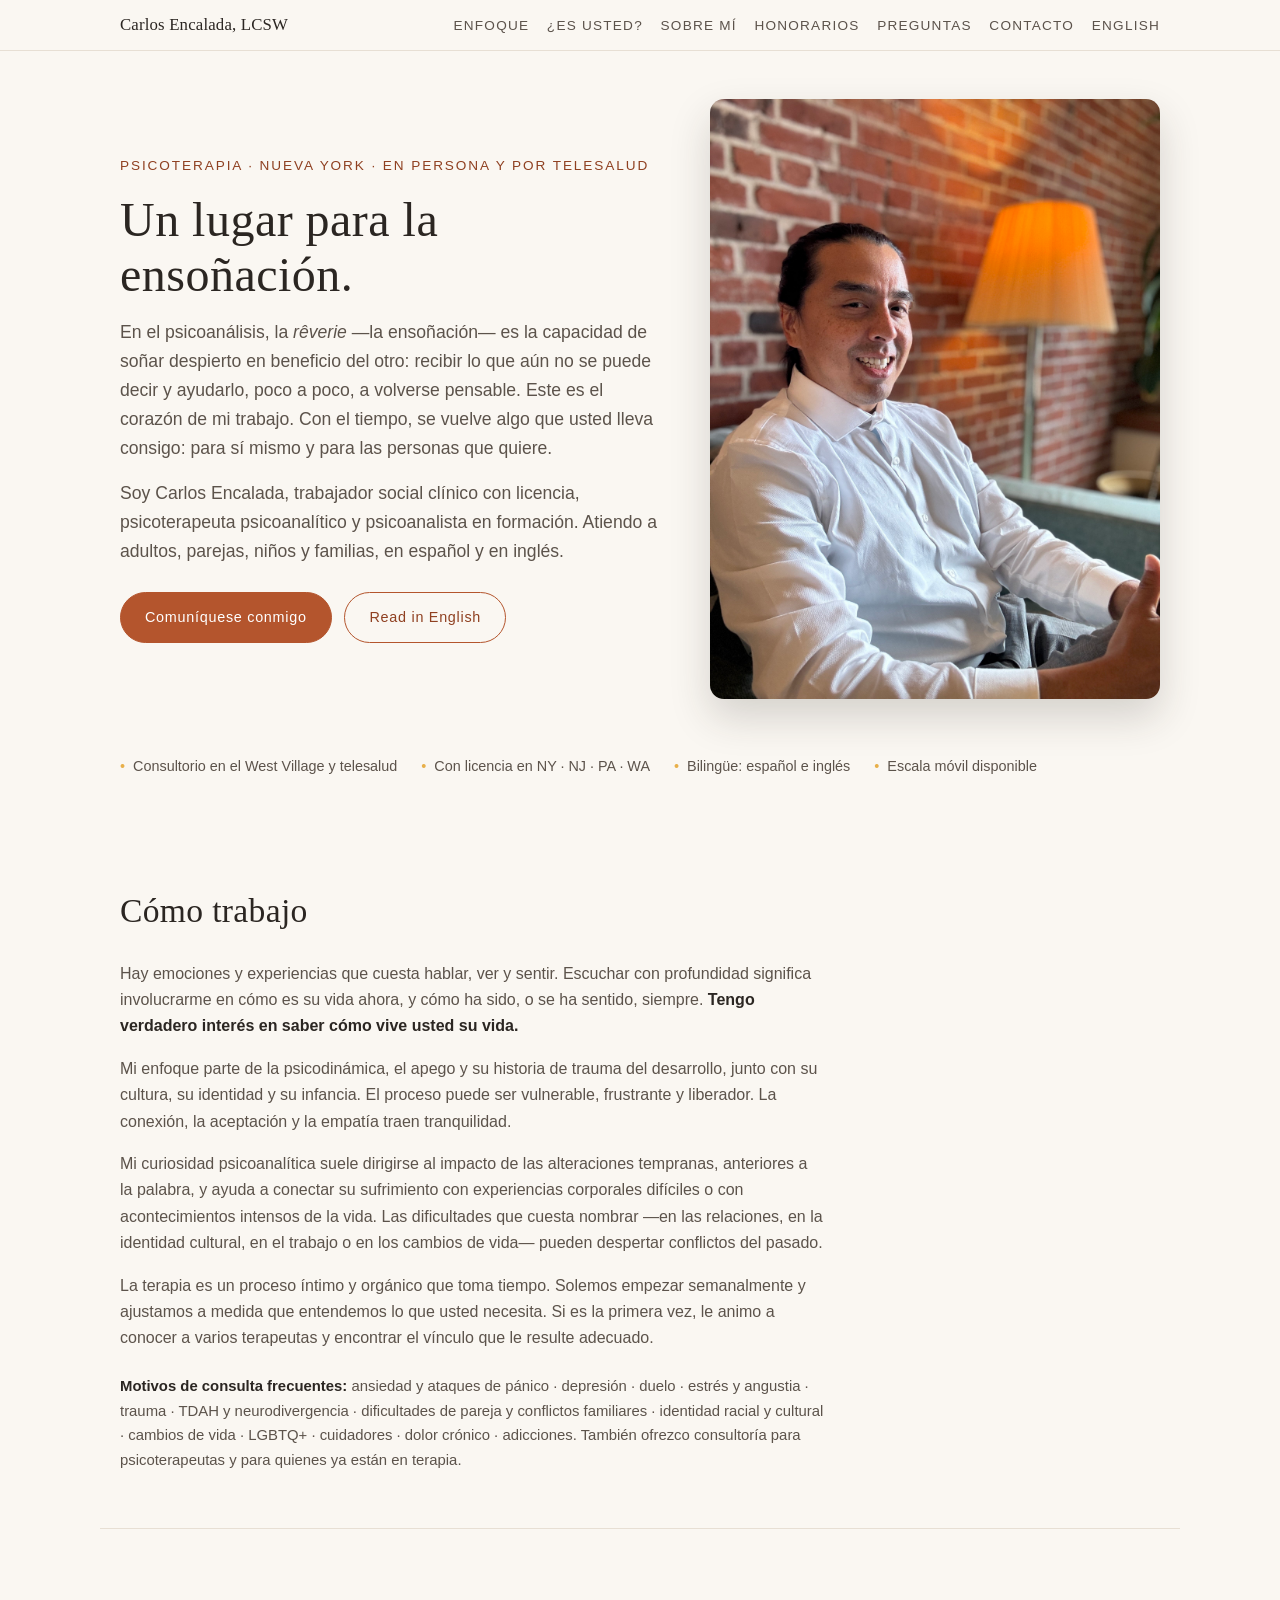
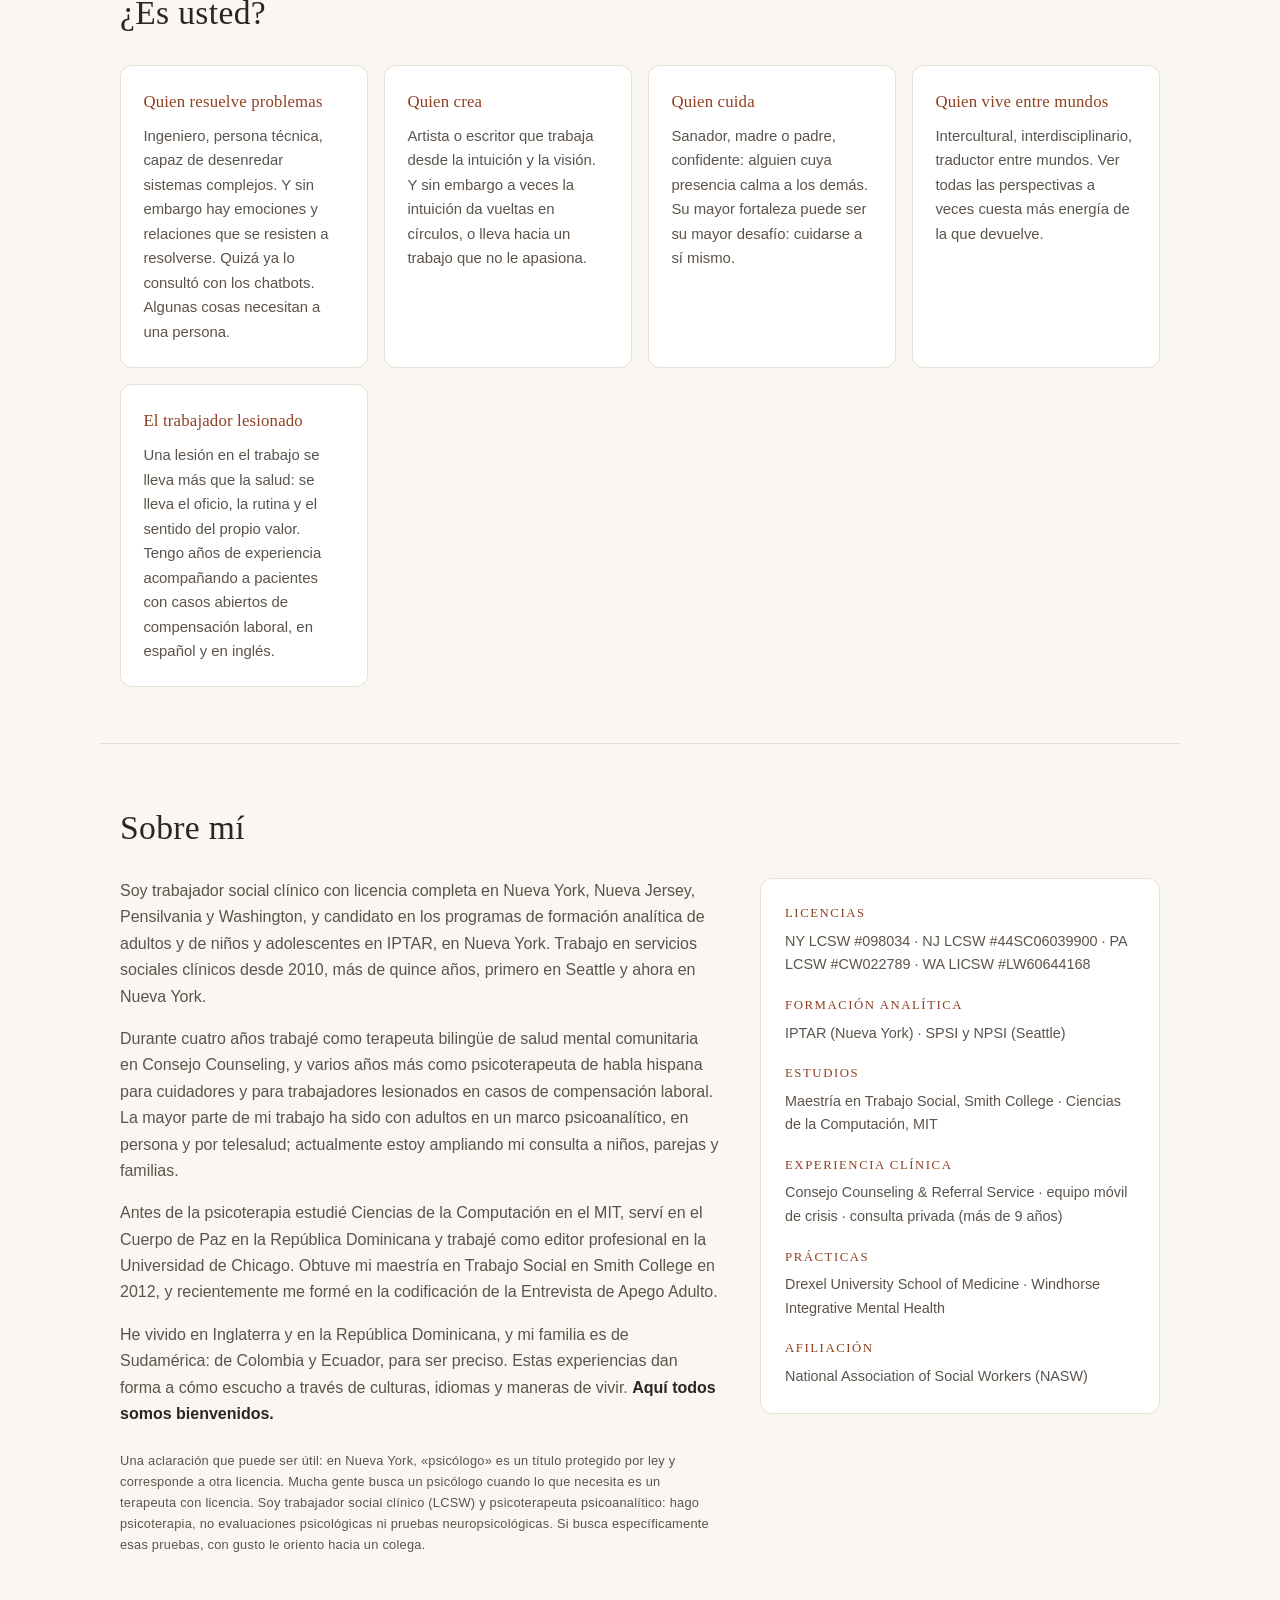
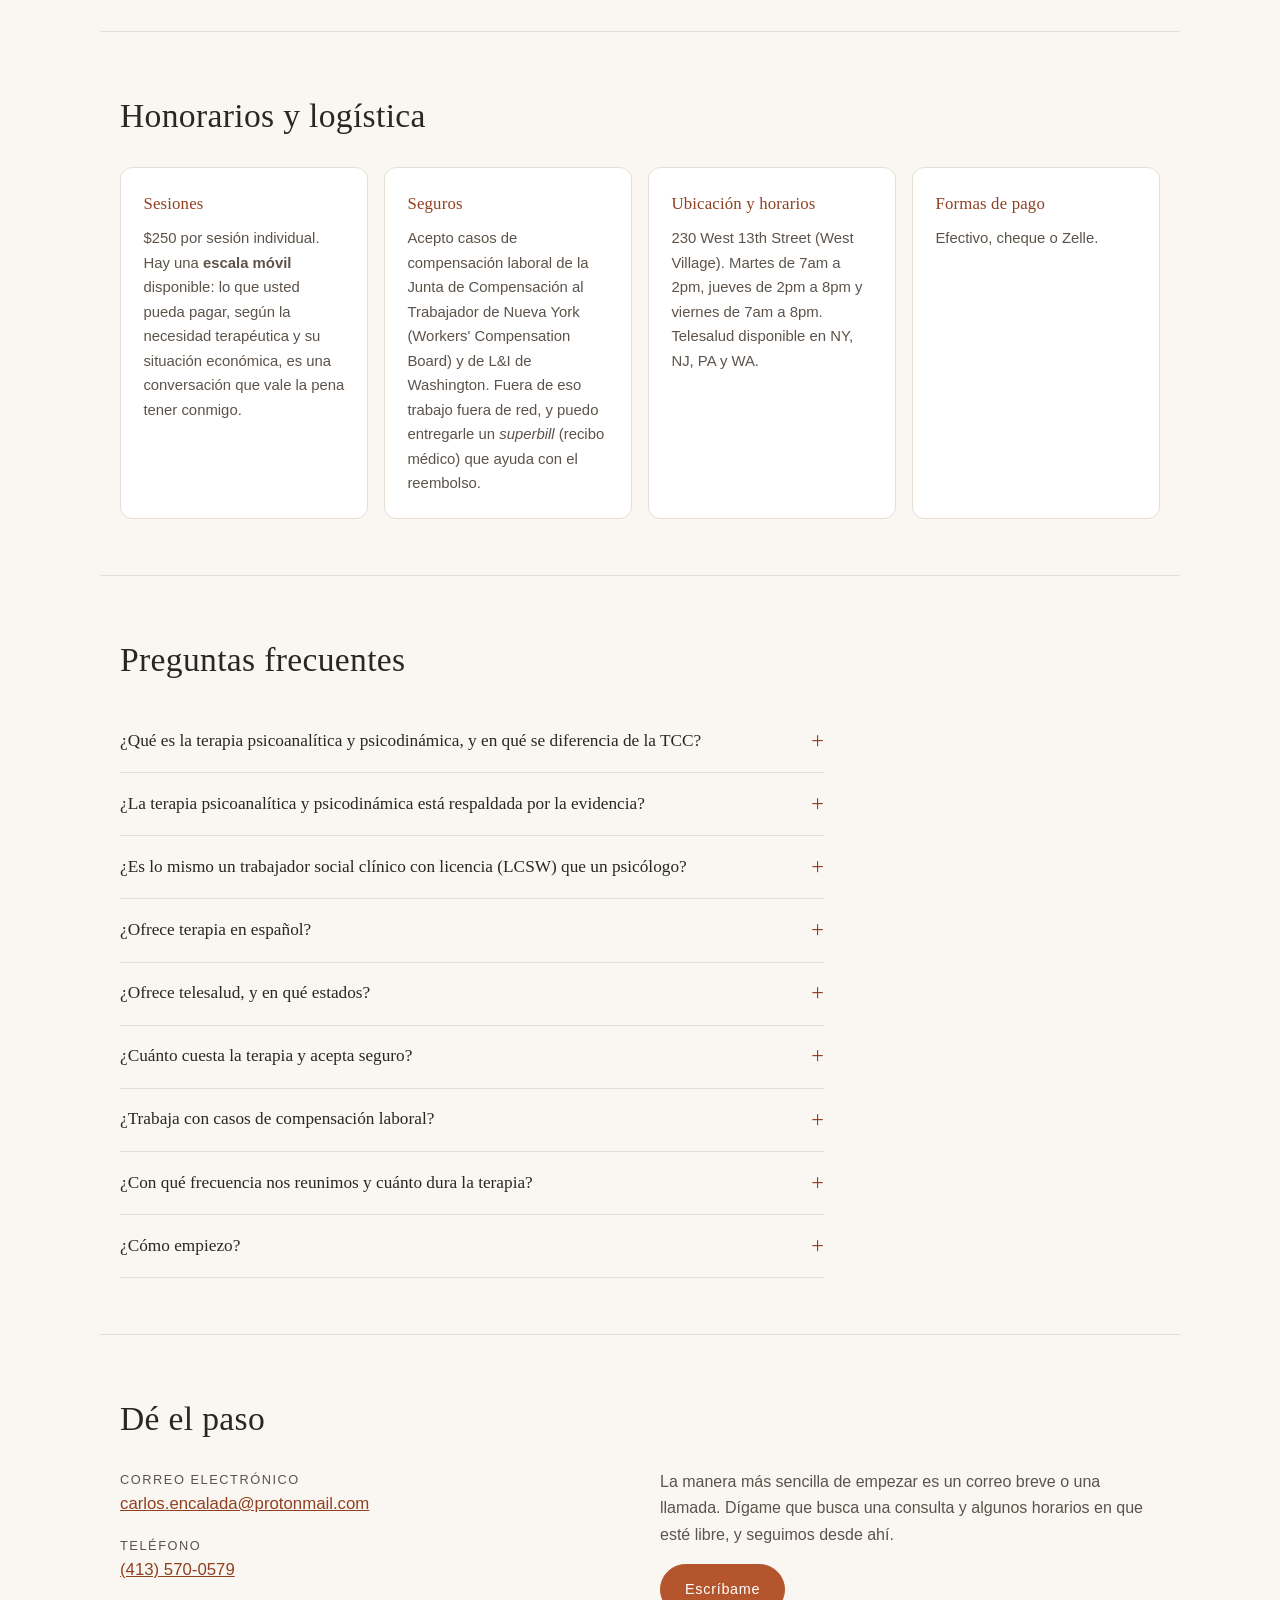
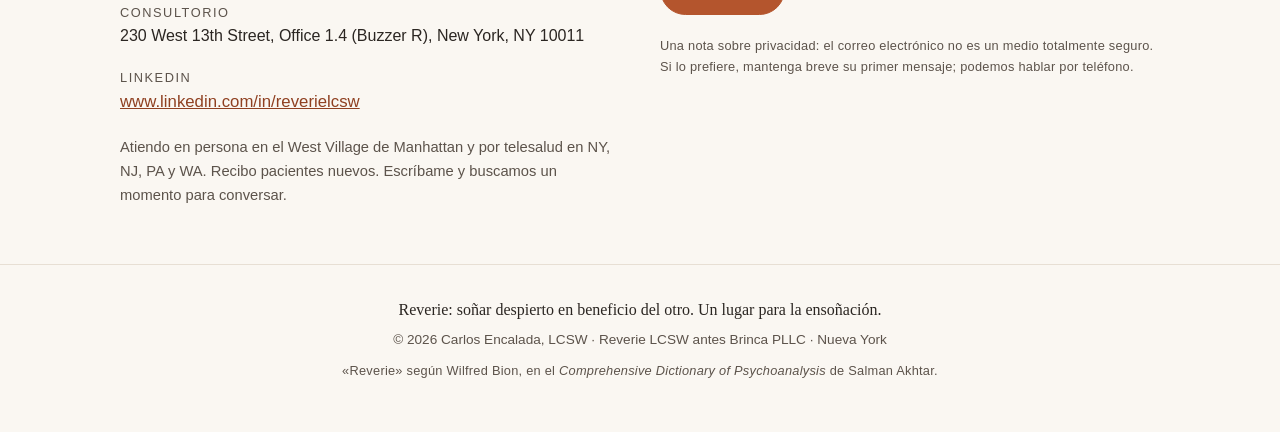
==== commit 2348ec96: "Add evidence-based FAQ (efficacy, calibrated) EN + ES New FAQ 'Is psychoanalytic/psychodynamic thera" ====
--- a/es/index.html
+++ b/es/index.html
@@ -55,6 +55,7 @@
   "inLanguage": "es",
   "mainEntity": [
     {"@type":"Question","name":"¿Qué es la terapia psicoanalítica y psicodinámica, y en qué se diferencia de la TCC?","acceptedAnswer":{"@type":"Answer","text":"La terapia psicoanalítica y psicodinámica atiende los patrones que a menudo operan fuera de nuestra conciencia. En lugar de centrarse en nuestras ideas, pensamientos y cogniciones y de enseñar técnicas para manejar los síntomas, buscamos comprender qué expresan esos síntomas y de dónde vienen. Suele ser más abierta y puede vivirse como un trabajo en profundidad, porque parte de nuestras experiencias más tempranas y no solo de enfoques recientes, breves y basados en habilidades como la TCC, que trabajan sobre nuestras ideas acerca de la vida. Muchas personas llegan a este trabajo porque las soluciones rápidas no han alcanzado lo que de verdad les inquieta."}},
+    {"@type":"Question","name":"¿La terapia psicoanalítica y psicodinámica está respaldada por la evidencia?","acceptedAnswer":{"@type":"Answer","text":"Sí. La psicoterapia psicodinámica se ha estudiado en ensayos controlados y metaanálisis, y funciona más o menos igual de bien que otros tratamientos establecidos, incluida la TCC, con mejoras que tienden a mantenerse o incluso a aumentar después de terminar la terapia. Dos matices honestos. La evidencia más sólida corresponde a la terapia psicodinámica breve y semanal; para el análisis intensivo y de larga duración, la investigación controlada es más limitada y todavía está en desarrollo. Y la investigación no demuestra que un solo enfoque sea el adecuado para un tipo concreto de persona: el vínculo, su propia implicación y la relación entre nosotros predicen los resultados con más fiabilidad que el nombre del método. Por eso animo a quien empieza una terapia a conocer a varios profesionales y a elegir la conexión que le resulte adecuada, más que la etiqueta. Fuentes: Steinert et al., Am J Psychiatry, 2017; Abbass et al., Cochrane, 2014."}},
     {"@type":"Question","name":"¿Es lo mismo un trabajador social clínico con licencia (LCSW) que un psicólogo?","acceptedAnswer":{"@type":"Answer","text":"No. Son licencias distintas. En Nueva York, «psicólogo» es un título protegido que corresponde a profesionales con un doctorado en psicología. En Nueva York, «psicoanalista» también es un término protegido; a nivel internacional, a través de la IPA, quienes completan la formación psicoanalítica pueden ser considerados psicoanalistas. Soy trabajador social clínico con licencia (LCSW), formado para ofrecer psicoterapia, y candidato en formación psicoanalítica en IPTAR, así que algún día tendré el título de psicoanalista, pero por ahora soy candidato psicoanalítico. Hago psicoterapia de orientación psicoanalítica, no evaluaciones psicológicas ni neuropsicológicas; si necesita específicamente ese tipo de evaluación, con gusto le oriento hacia un colega."}},
     {"@type":"Question","name":"¿Ofrece terapia en español?","acceptedAnswer":{"@type":"Answer","text":"Sí. Soy bilingüe y atiendo a pacientes en inglés y en español, en persona y por telesalud. Mi familia es de Colombia y Ecuador, y gran parte de mi trabajo ha sido con pacientes de habla hispana, cuidadores y trabajadores lesionados. Mi voz en español es diferente, pero mi conexión con su experiencia es una labor de mi corazón: nace de mi experiencia apoyando a personas de diferentes circunstancias y también de mi formación. Aquí todos somos bienvenidos."}},
     {"@type":"Question","name":"¿Ofrece telesalud, y en qué estados?","acceptedAnswer":{"@type":"Answer","text":"Sí. Atiendo a pacientes en persona en el West Village de Manhattan y por telesalud segura en todo Nueva York, Nueva Jersey, Pensilvania y Washington, donde tengo licencia."}},
@@ -292,6 +293,10 @@
       <details class="faq-item">
         <summary>¿Qué es la terapia psicoanalítica y psicodinámica, y en qué se diferencia de la TCC?</summary>
         <div class="answer"><p>La terapia psicoanalítica y psicodinámica atiende los patrones que a menudo operan fuera de nuestra conciencia. En lugar de centrarse en nuestras ideas, pensamientos y cogniciones y de enseñar técnicas para manejar los síntomas, buscamos comprender qué expresan esos síntomas y de dónde vienen. Suele ser más abierta y puede vivirse como un trabajo en profundidad, porque parte de nuestras experiencias más tempranas y no solo de enfoques recientes, breves y basados en habilidades como la TCC, que trabajan sobre nuestras ideas acerca de la vida. Muchas personas llegan a este trabajo porque las soluciones rápidas no han alcanzado lo que de verdad les inquieta.</p></div>
+      </details>
+      <details class="faq-item">
+        <summary>¿La terapia psicoanalítica y psicodinámica está respaldada por la evidencia?</summary>
+        <div class="answer"><p>Sí. La psicoterapia psicodinámica se ha estudiado en ensayos controlados y metaanálisis, y funciona más o menos igual de bien que otros tratamientos establecidos, incluida la TCC, con mejoras que tienden a mantenerse o incluso a aumentar después de terminar la terapia. Dos matices honestos. La evidencia más sólida corresponde a la terapia psicodinámica breve y semanal; para el análisis intensivo y de larga duración, la investigación controlada es más limitada y todavía está en desarrollo. Y la investigación no demuestra que un solo enfoque sea el adecuado para un tipo concreto de persona: el vínculo, su propia implicación y la relación entre nosotros predicen los resultados con más fiabilidad que el nombre del método. Por eso animo a quien empieza una terapia a conocer a varios profesionales y a elegir la conexión que le resulte adecuada, más que la etiqueta.</p><p class="cite">Fuentes: <a href="https://pubmed.ncbi.nlm.nih.gov/28541091">Steinert et al., <em>Am J Psychiatry</em>, 2017</a> · <a href="https://www.cochranelibrary.com/cdsr/doi/10.1002/14651858.CD004687.pub4/full">Abbass et al., <em>Cochrane</em>, 2014</a></p></div>
       </details>
       <details class="faq-item">
         <summary>¿Es lo mismo un trabajador social clínico con licencia (LCSW) que un psicólogo?</summary>
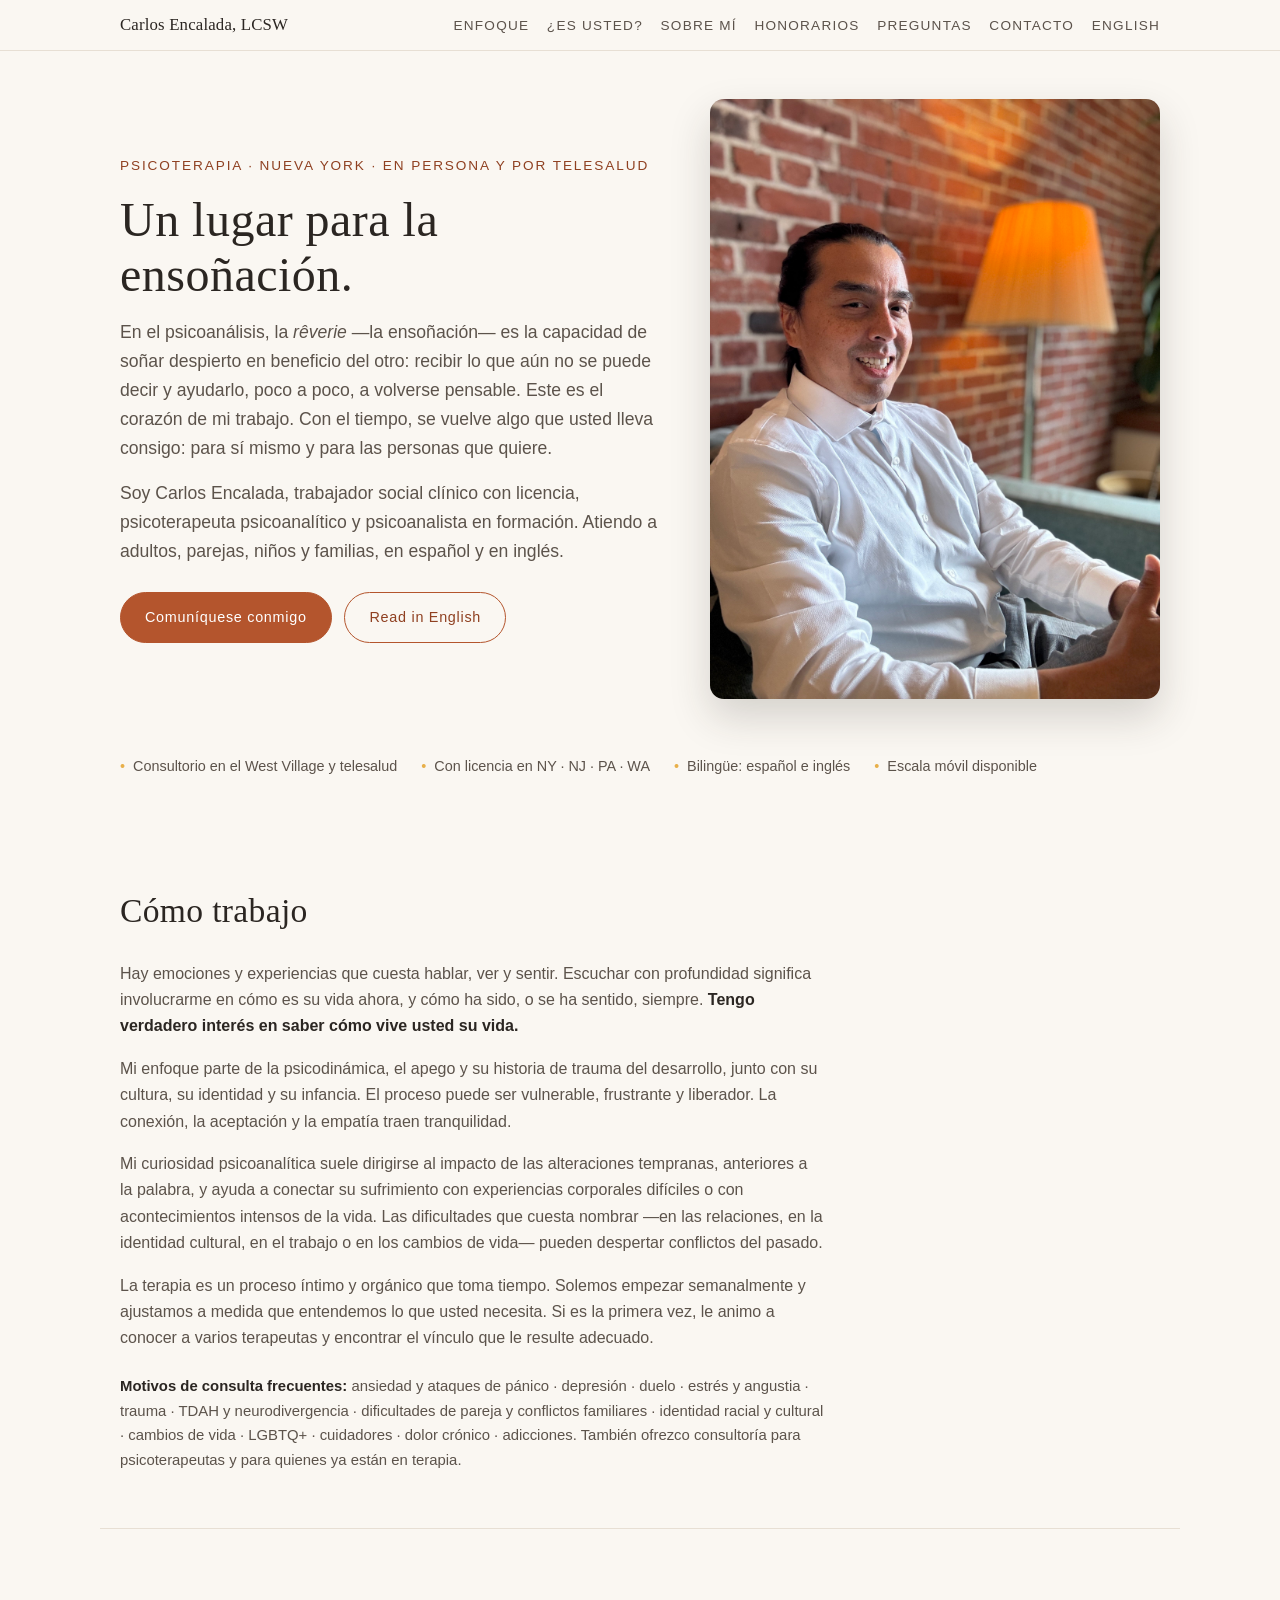
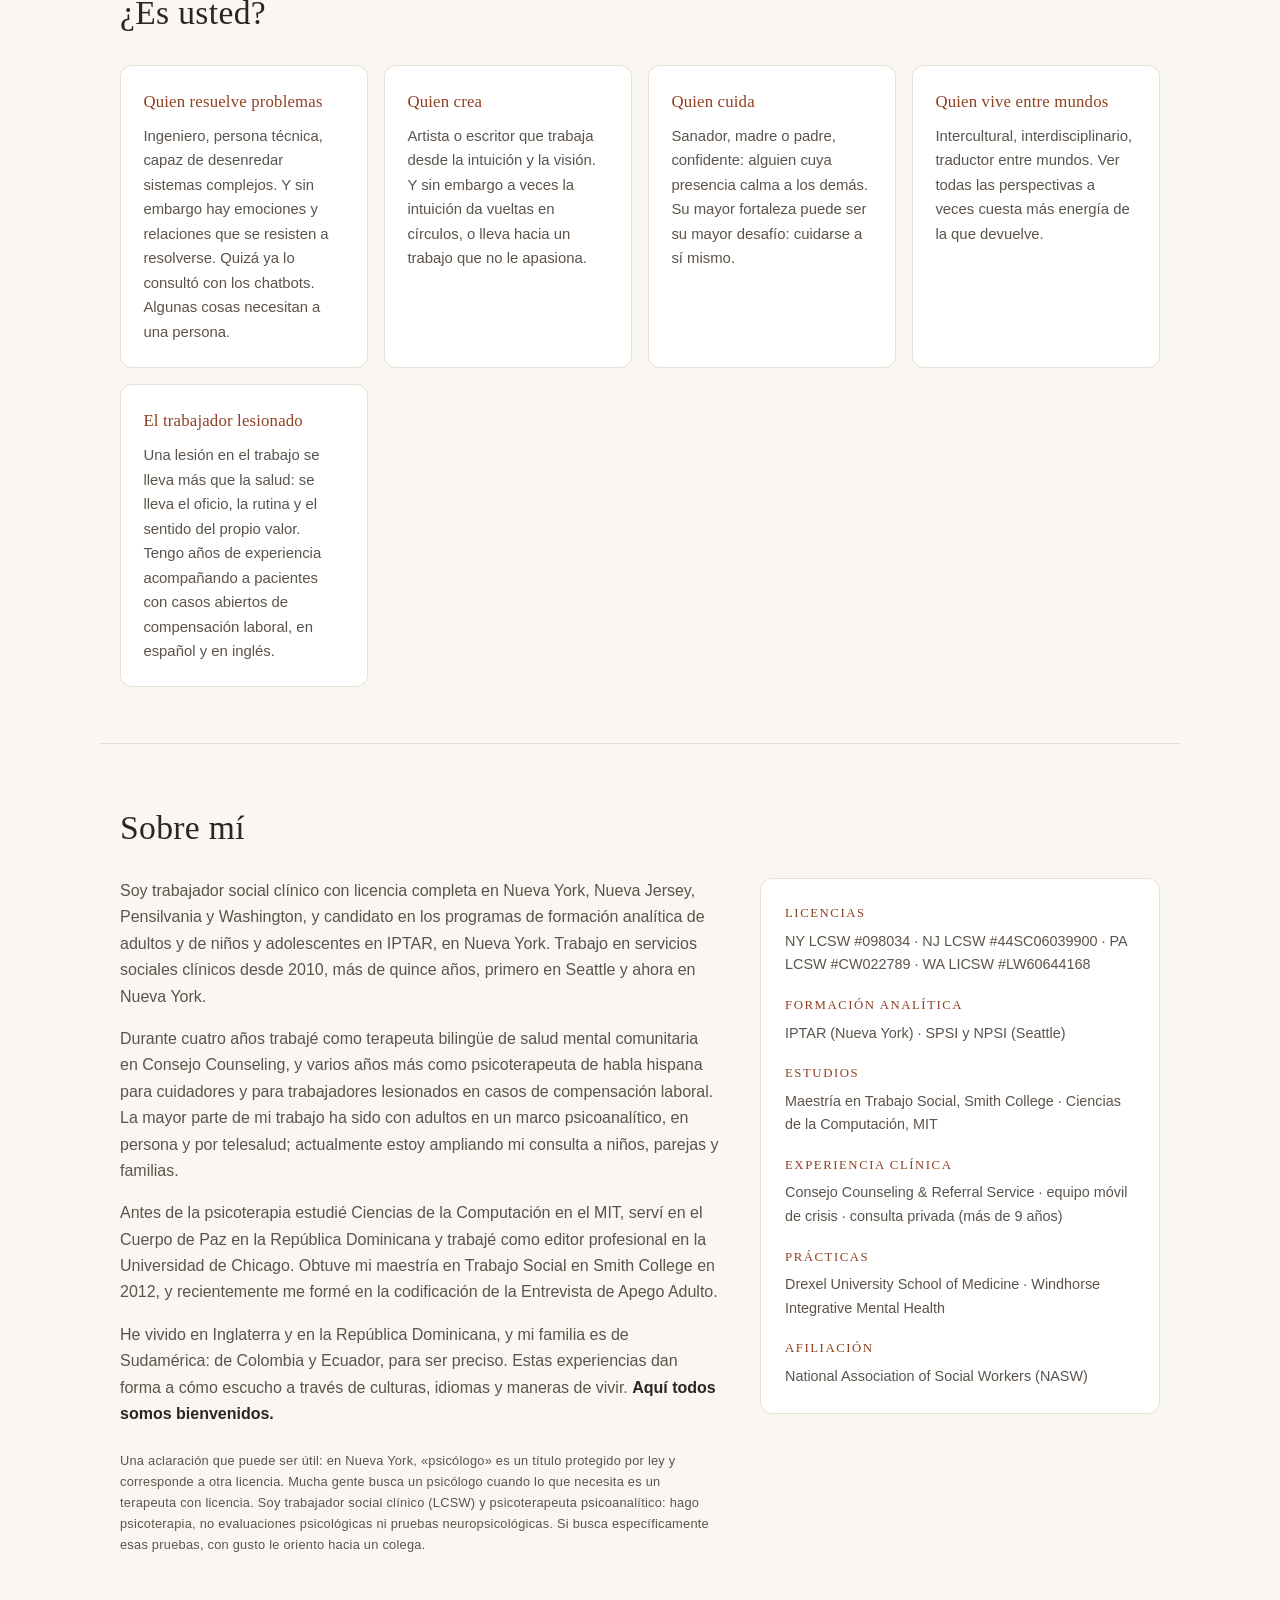
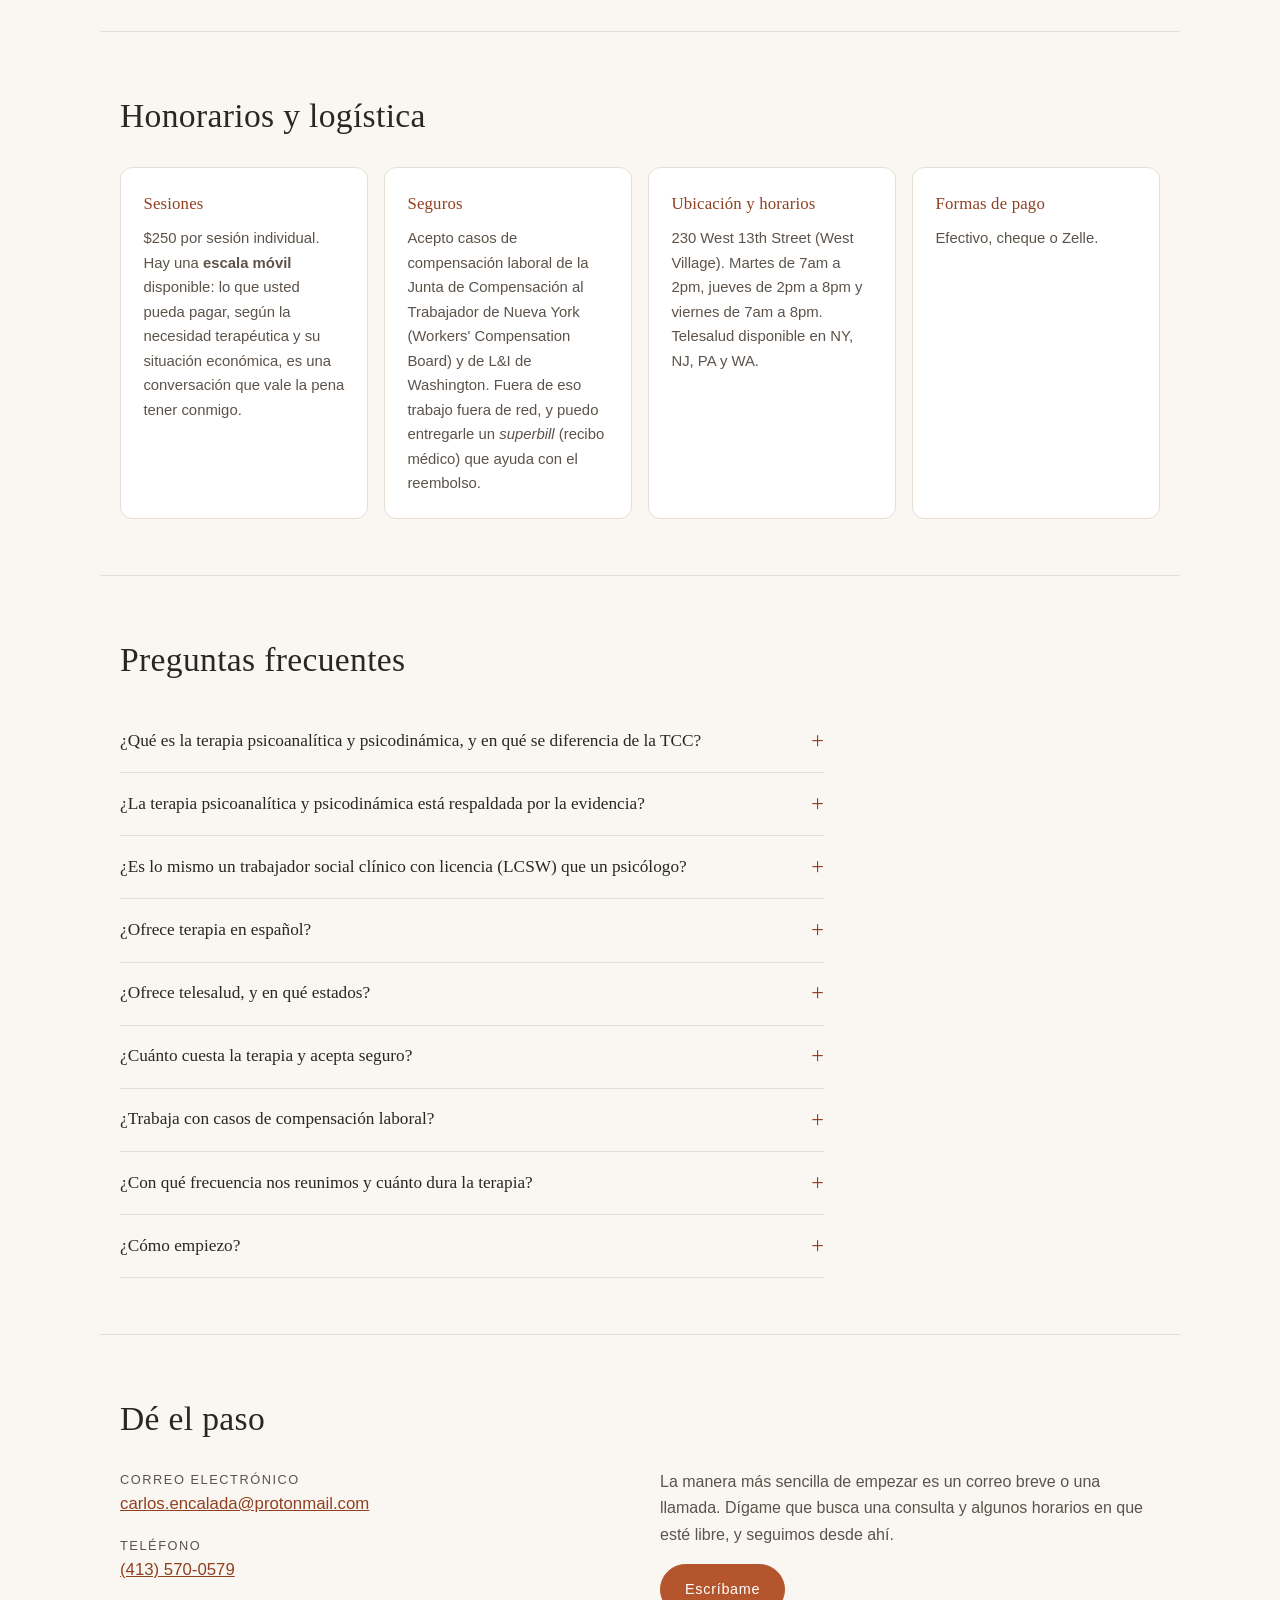
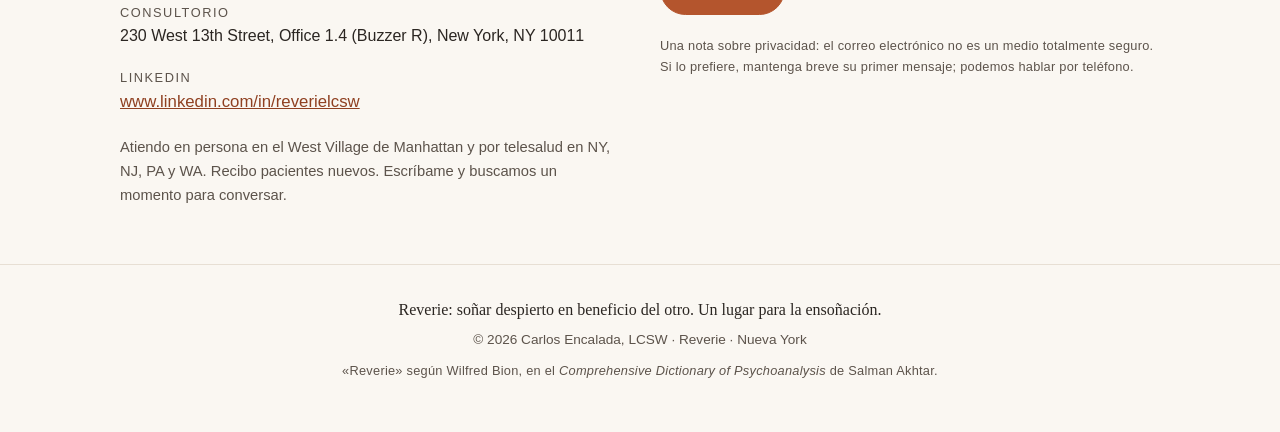
==== commit 65433aa2: "Retire Brinca from public identity Drop 'formerly Brinca PLLC' from the LocalBusiness schema name an" ====
--- a/es/index.html
+++ b/es/index.html
@@ -20,7 +20,7 @@
   "@context": "https://schema.org",
   "@type": "LocalBusiness",
   "additionalType": "https://schema.org/MedicalBusiness",
-  "name": "Carlos Encalada, LCSW · Reverie, LCSW (antes Brinca PLLC)",
+  "name": "Carlos Encalada, LCSW · Reverie",
   "description": "Psicoterapia psicoanalítica y psicodinámica para adultos, parejas, niños y familias, en español e inglés. En persona en el West Village de Manhattan y por telesalud en NY, NJ, PA y WA.",
   "inLanguage": "es",
   "url": "https://carlosencalada.com/es/",
@@ -376,7 +376,7 @@
 
 <footer>
   <div class="tagline">Reverie: soñar despierto en beneficio del otro. Un lugar para la ensoñación.</div>
-  <div>© 2026 Carlos Encalada, LCSW · Reverie LCSW antes Brinca PLLC · Nueva York</div>
+  <div>© 2026 Carlos Encalada, LCSW · Reverie · Nueva York</div>
   <div class="cite" style="margin-top:.5rem">«Reverie» según Wilfred Bion, en el <em>Comprehensive Dictionary of Psychoanalysis</em> de Salman Akhtar.</div>
 </footer>
 
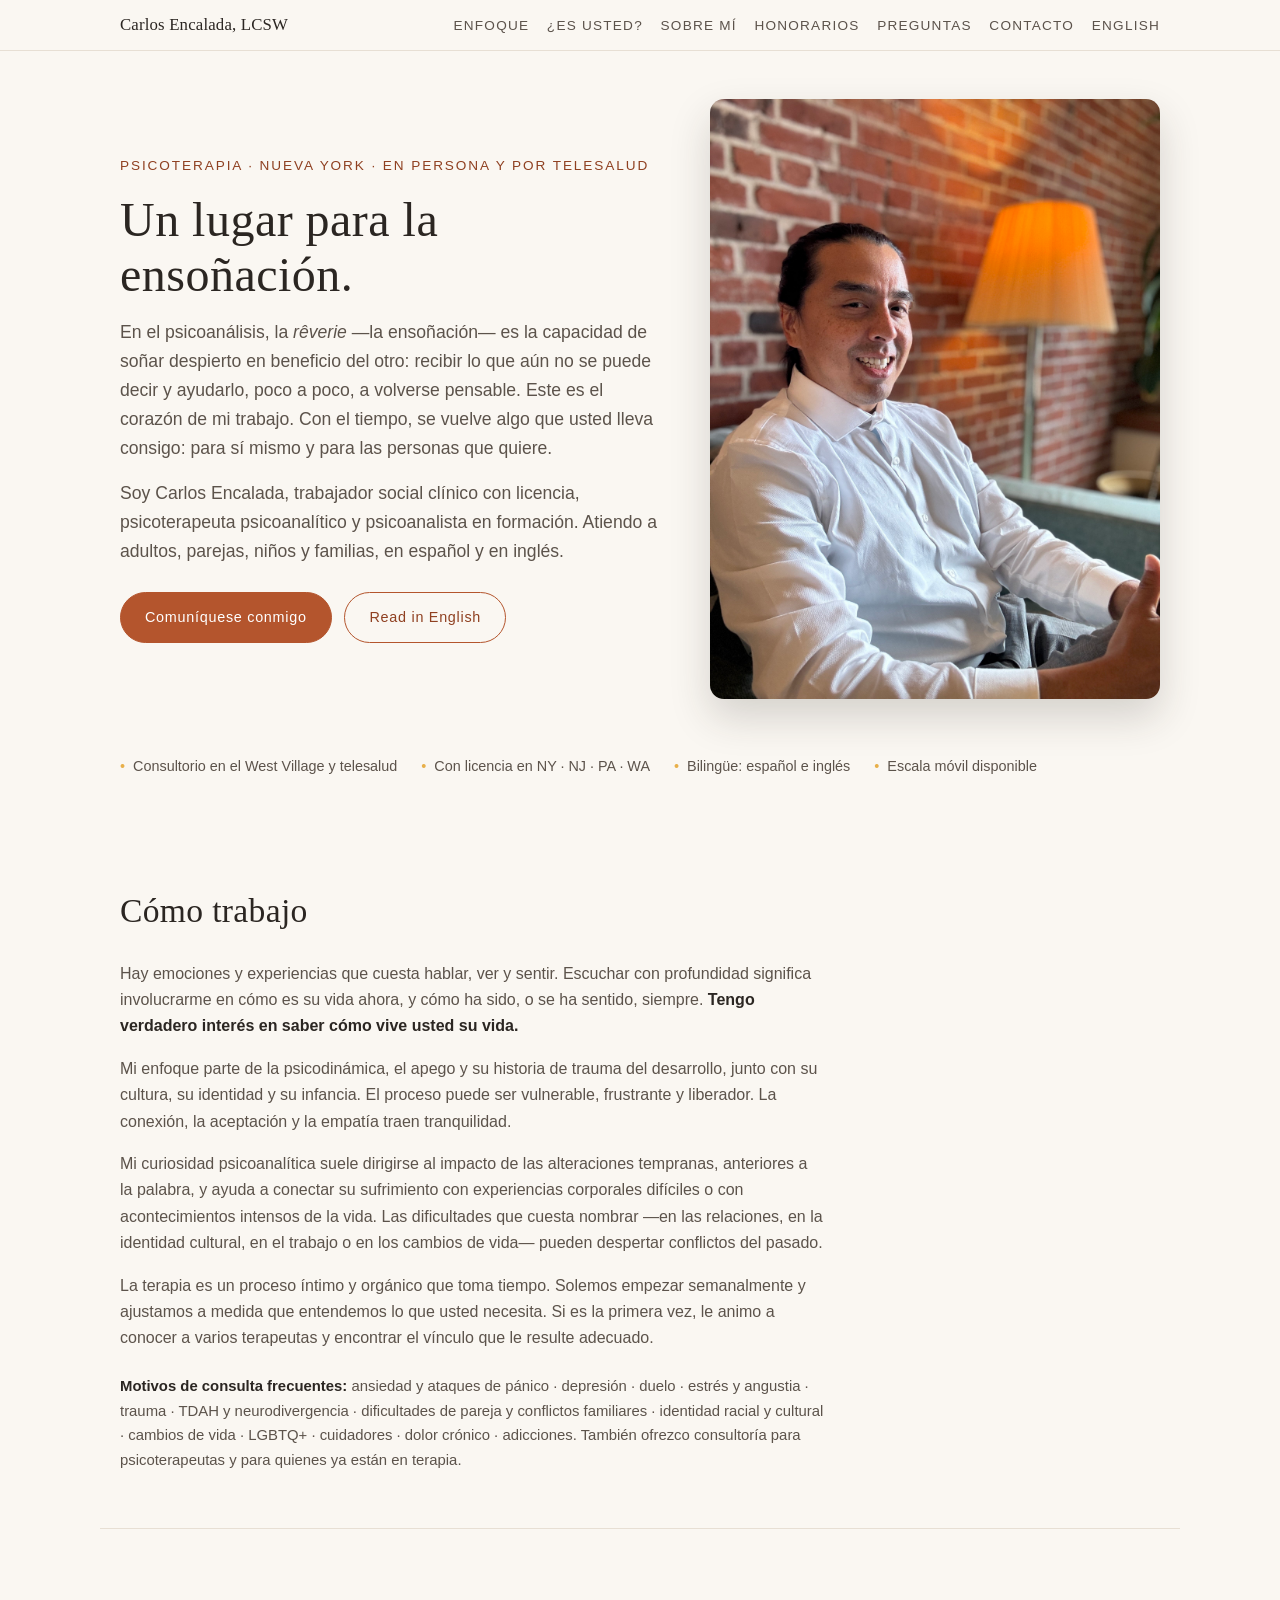
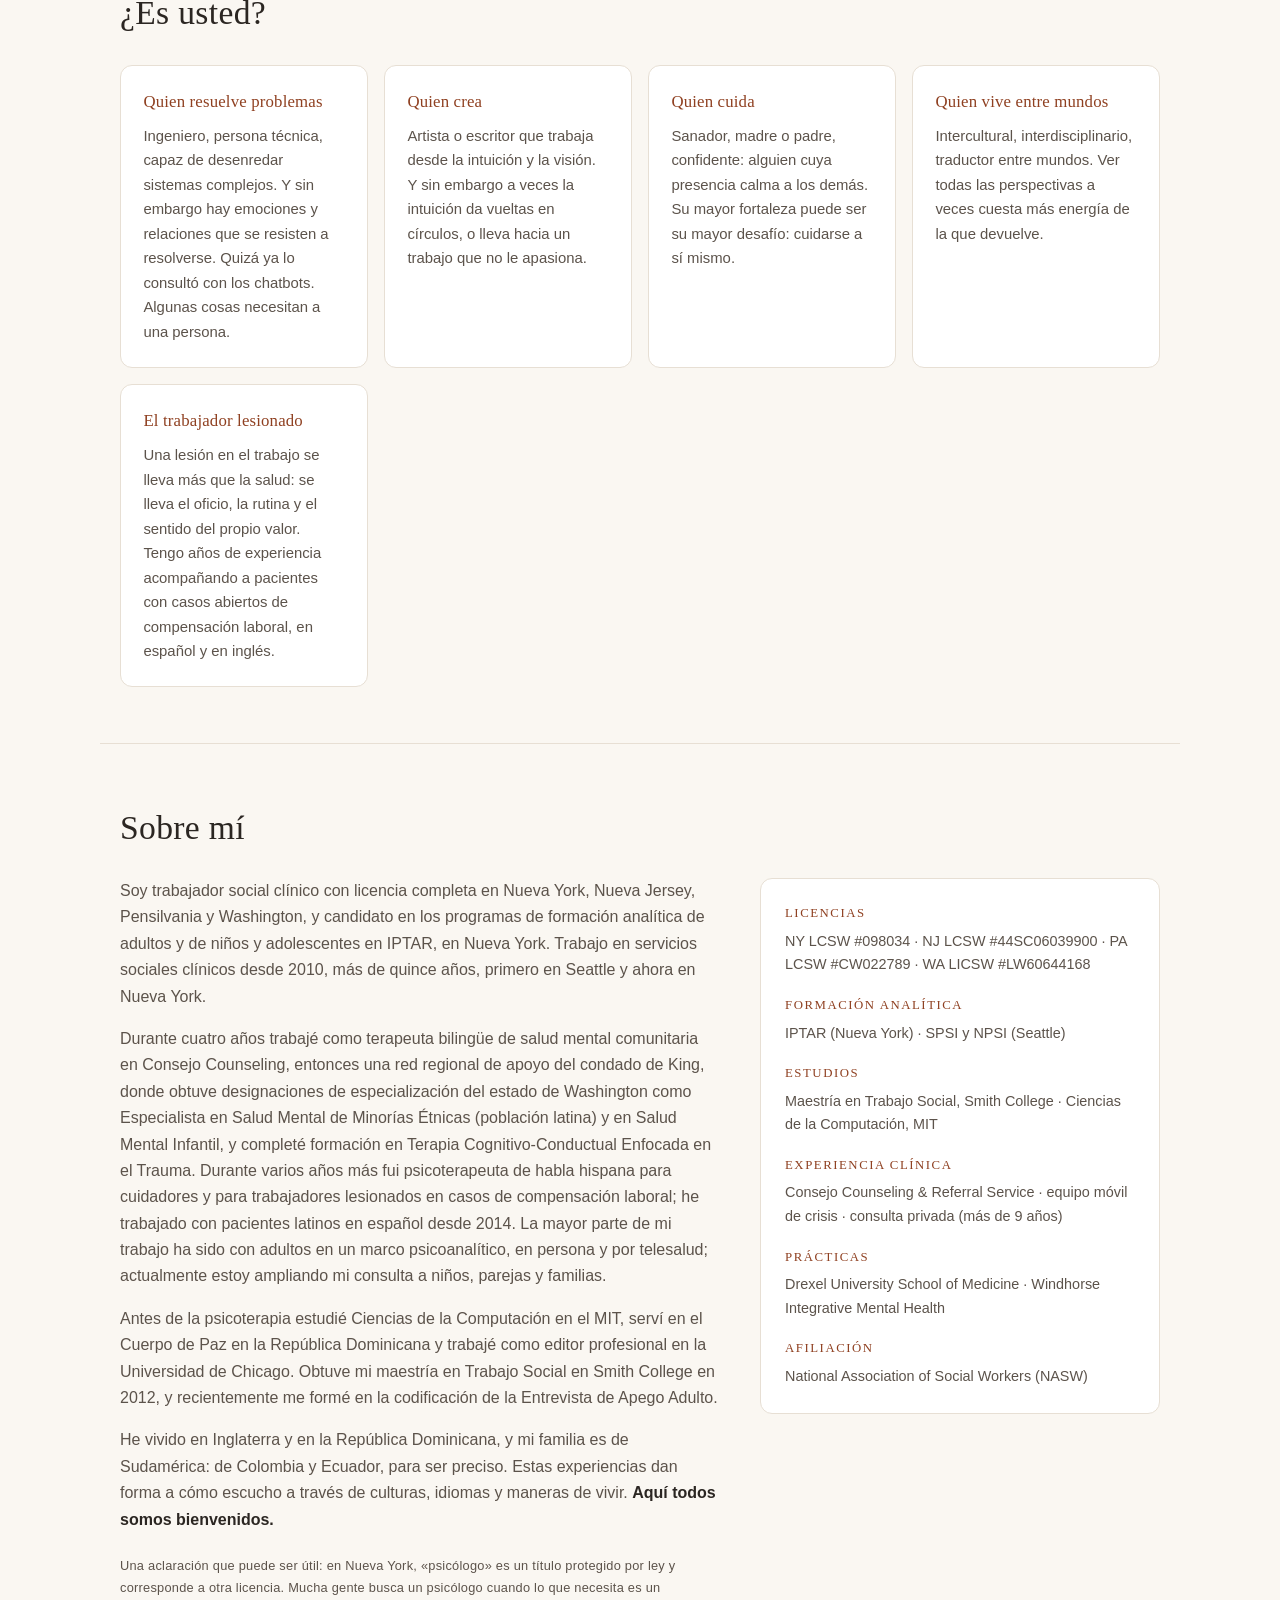
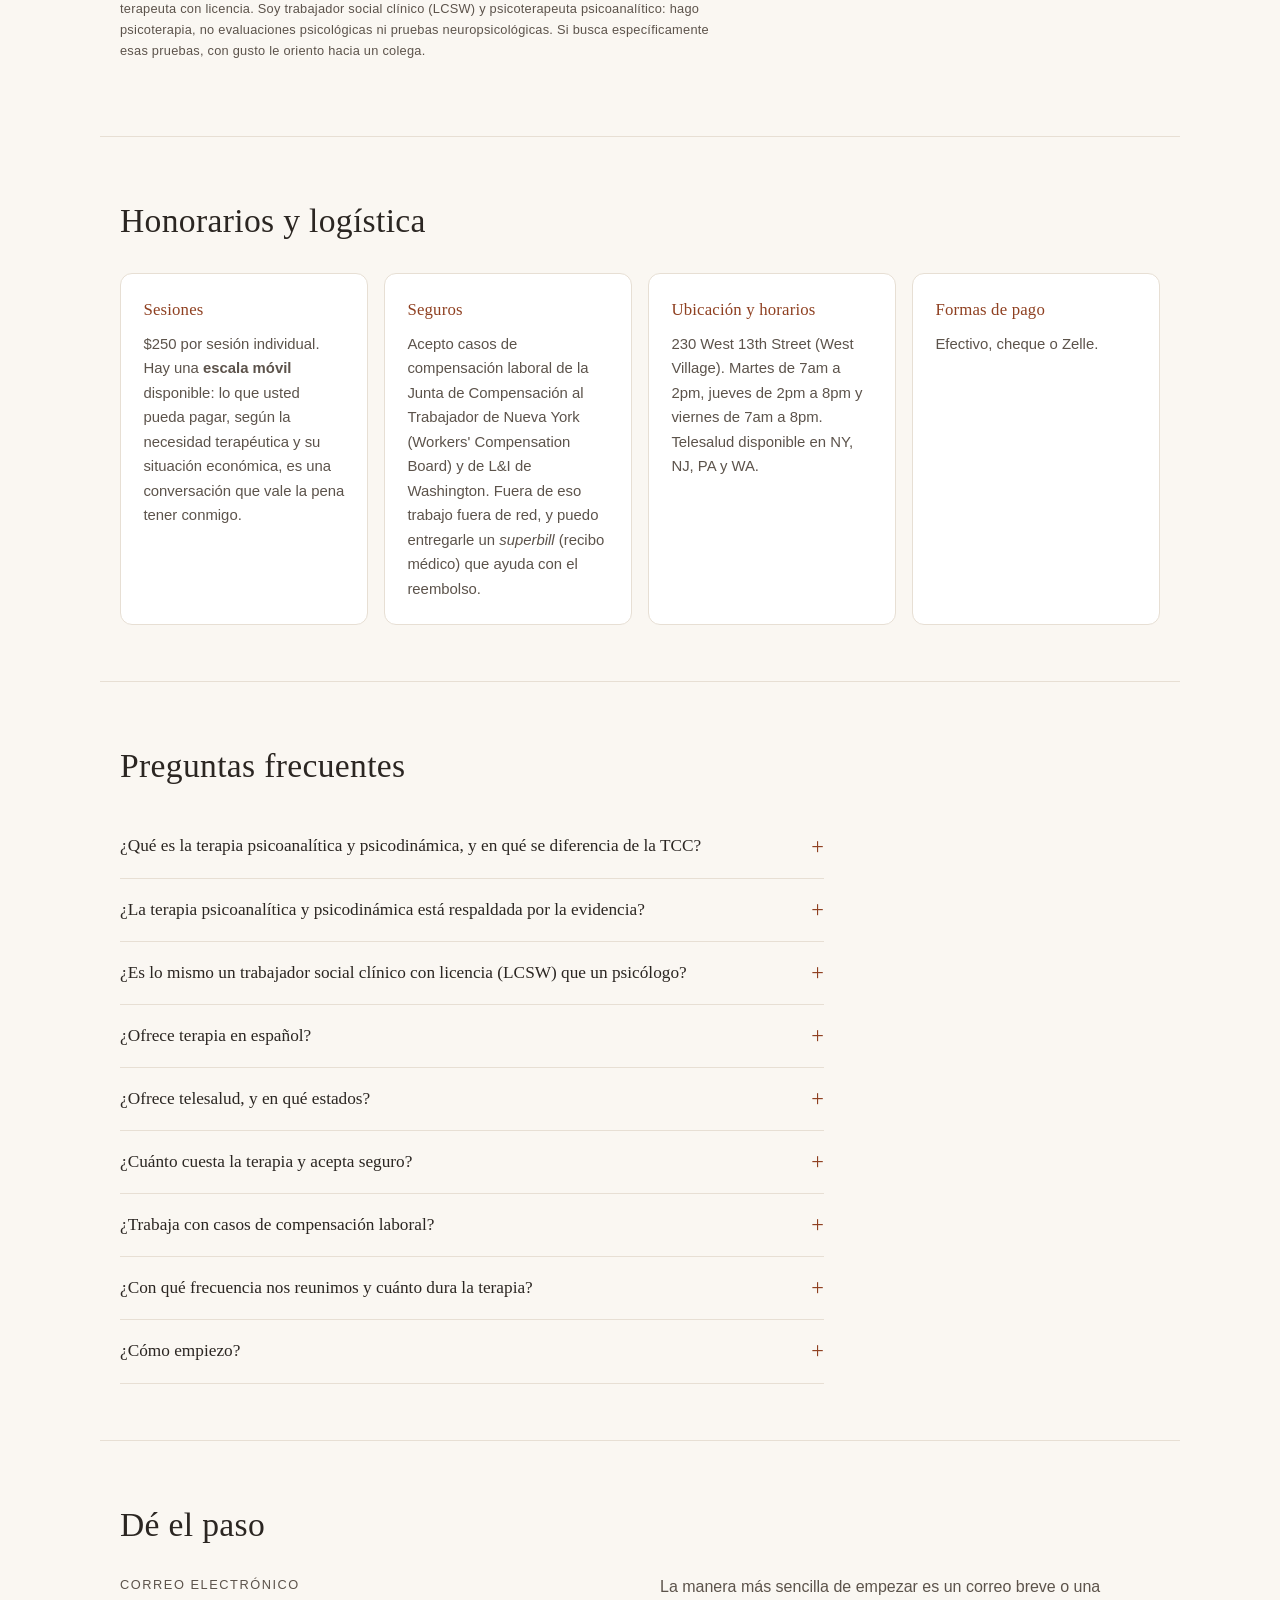
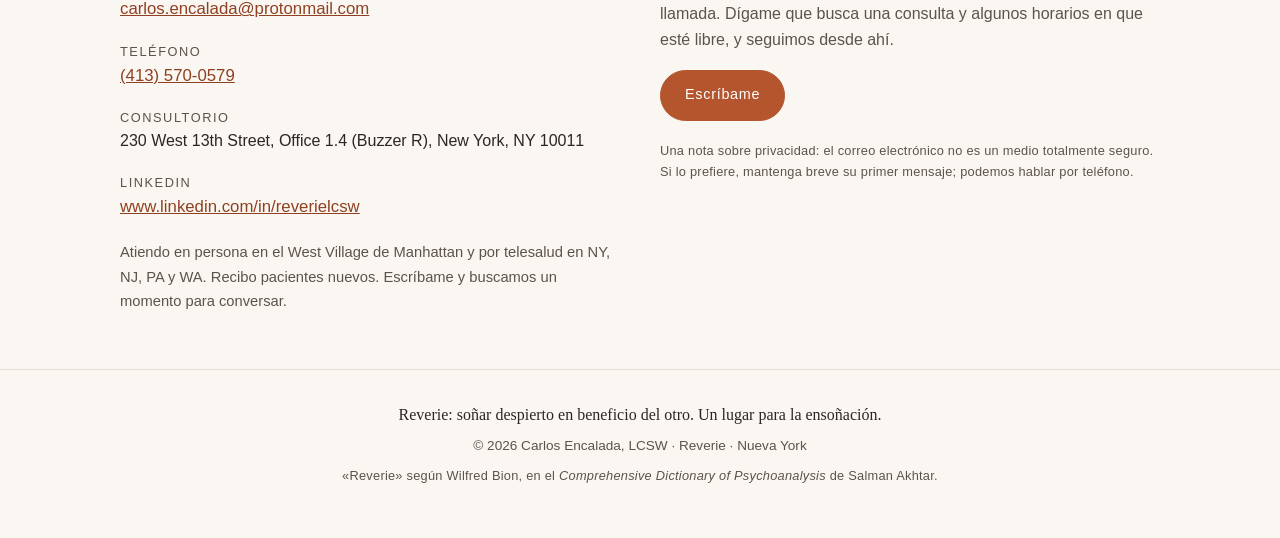
==== commit 8d64a8ff: "Add King County specialization designations to About (EN + ES) Note the historical WA/King County de" ====
--- a/es/index.html
+++ b/es/index.html
@@ -210,9 +210,14 @@
         </p>
         <p>
           Durante cuatro años trabajé como terapeuta bilingüe de salud mental
-          comunitaria en Consejo Counseling, y varios años más como
-          psicoterapeuta de habla hispana para cuidadores y para trabajadores
-          lesionados en casos de compensación laboral. La mayor parte de mi
+          comunitaria en Consejo Counseling, entonces una red regional de apoyo
+          del condado de King, donde obtuve designaciones de especialización del
+          estado de Washington como Especialista en Salud Mental de Minorías
+          Étnicas (población latina) y en Salud Mental Infantil, y completé
+          formación en Terapia Cognitivo-Conductual Enfocada en el Trauma. Durante
+          varios años más fui psicoterapeuta de habla hispana para cuidadores y
+          para trabajadores lesionados en casos de compensación laboral; he
+          trabajado con pacientes latinos en español desde 2014. La mayor parte de mi
           trabajo ha sido con adultos en un marco psicoanalítico, en persona y
           por telesalud; actualmente estoy ampliando mi consulta a niños,
           parejas y familias.
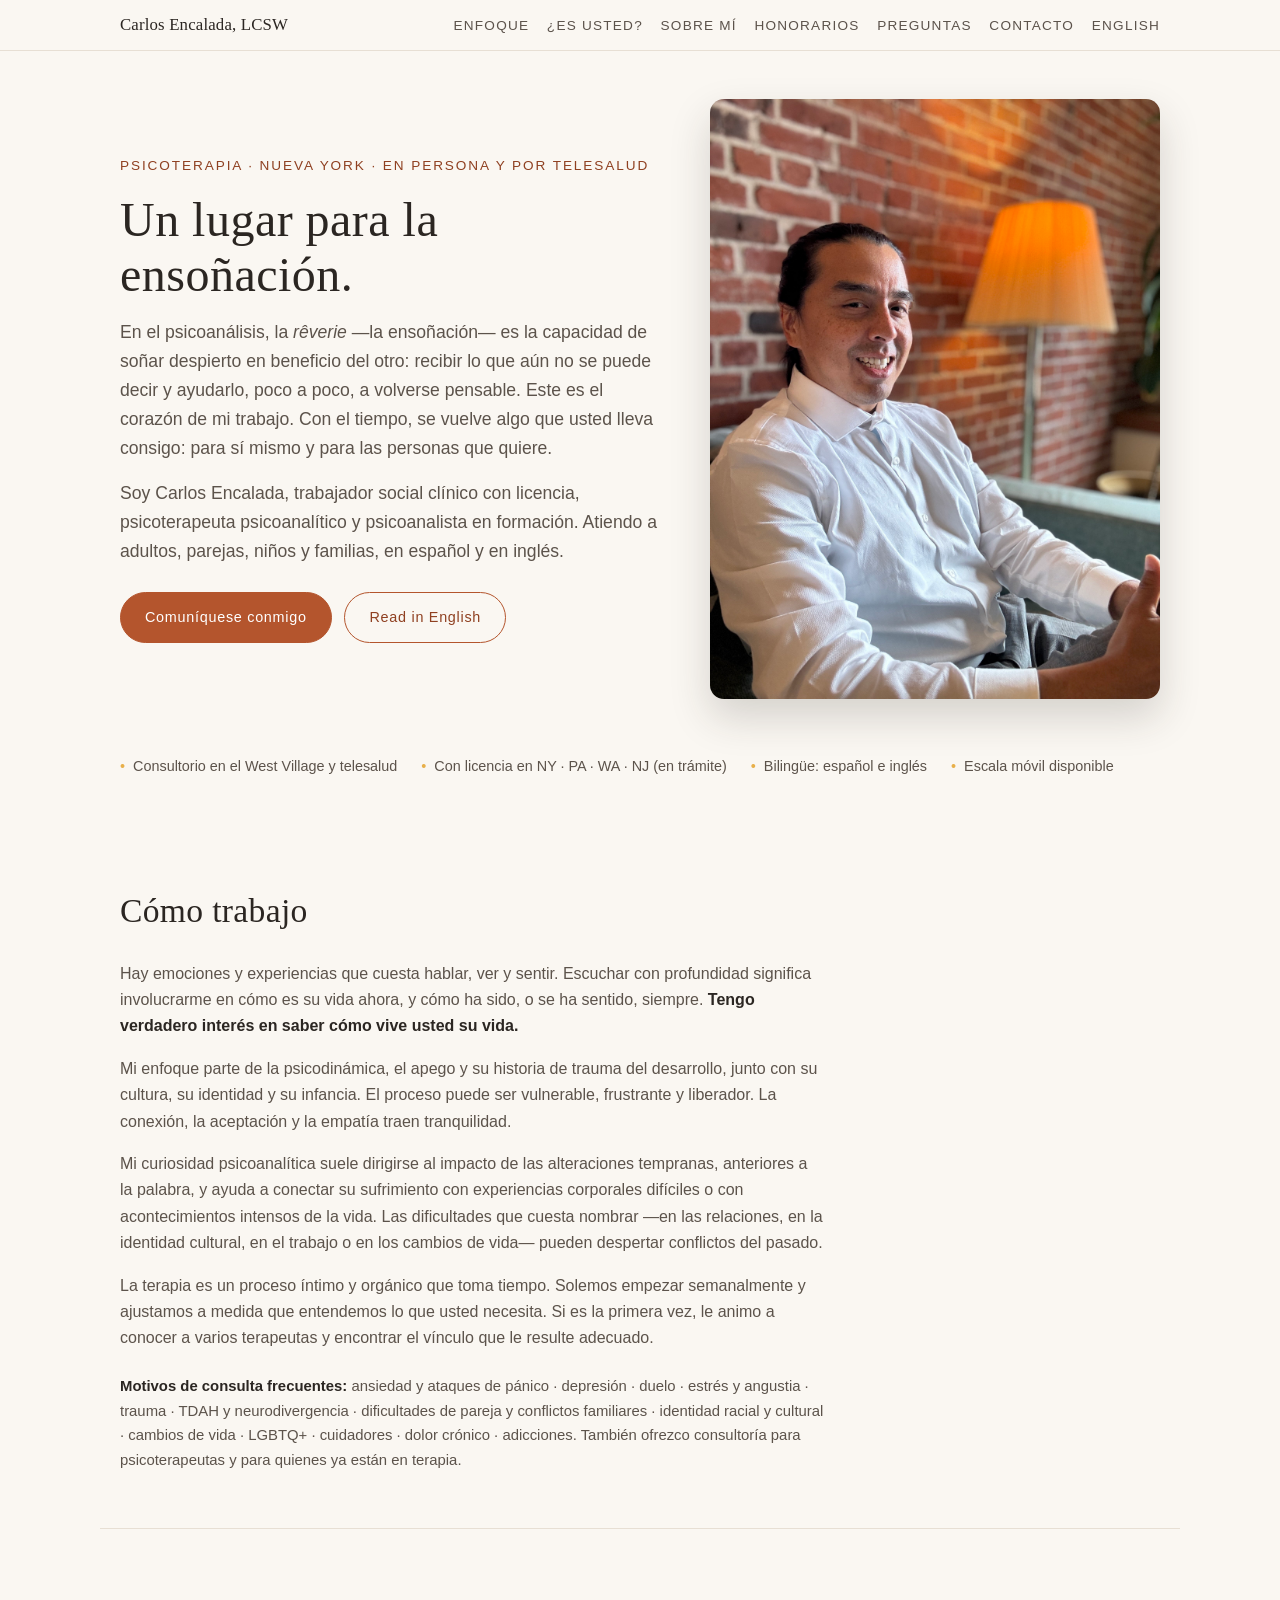
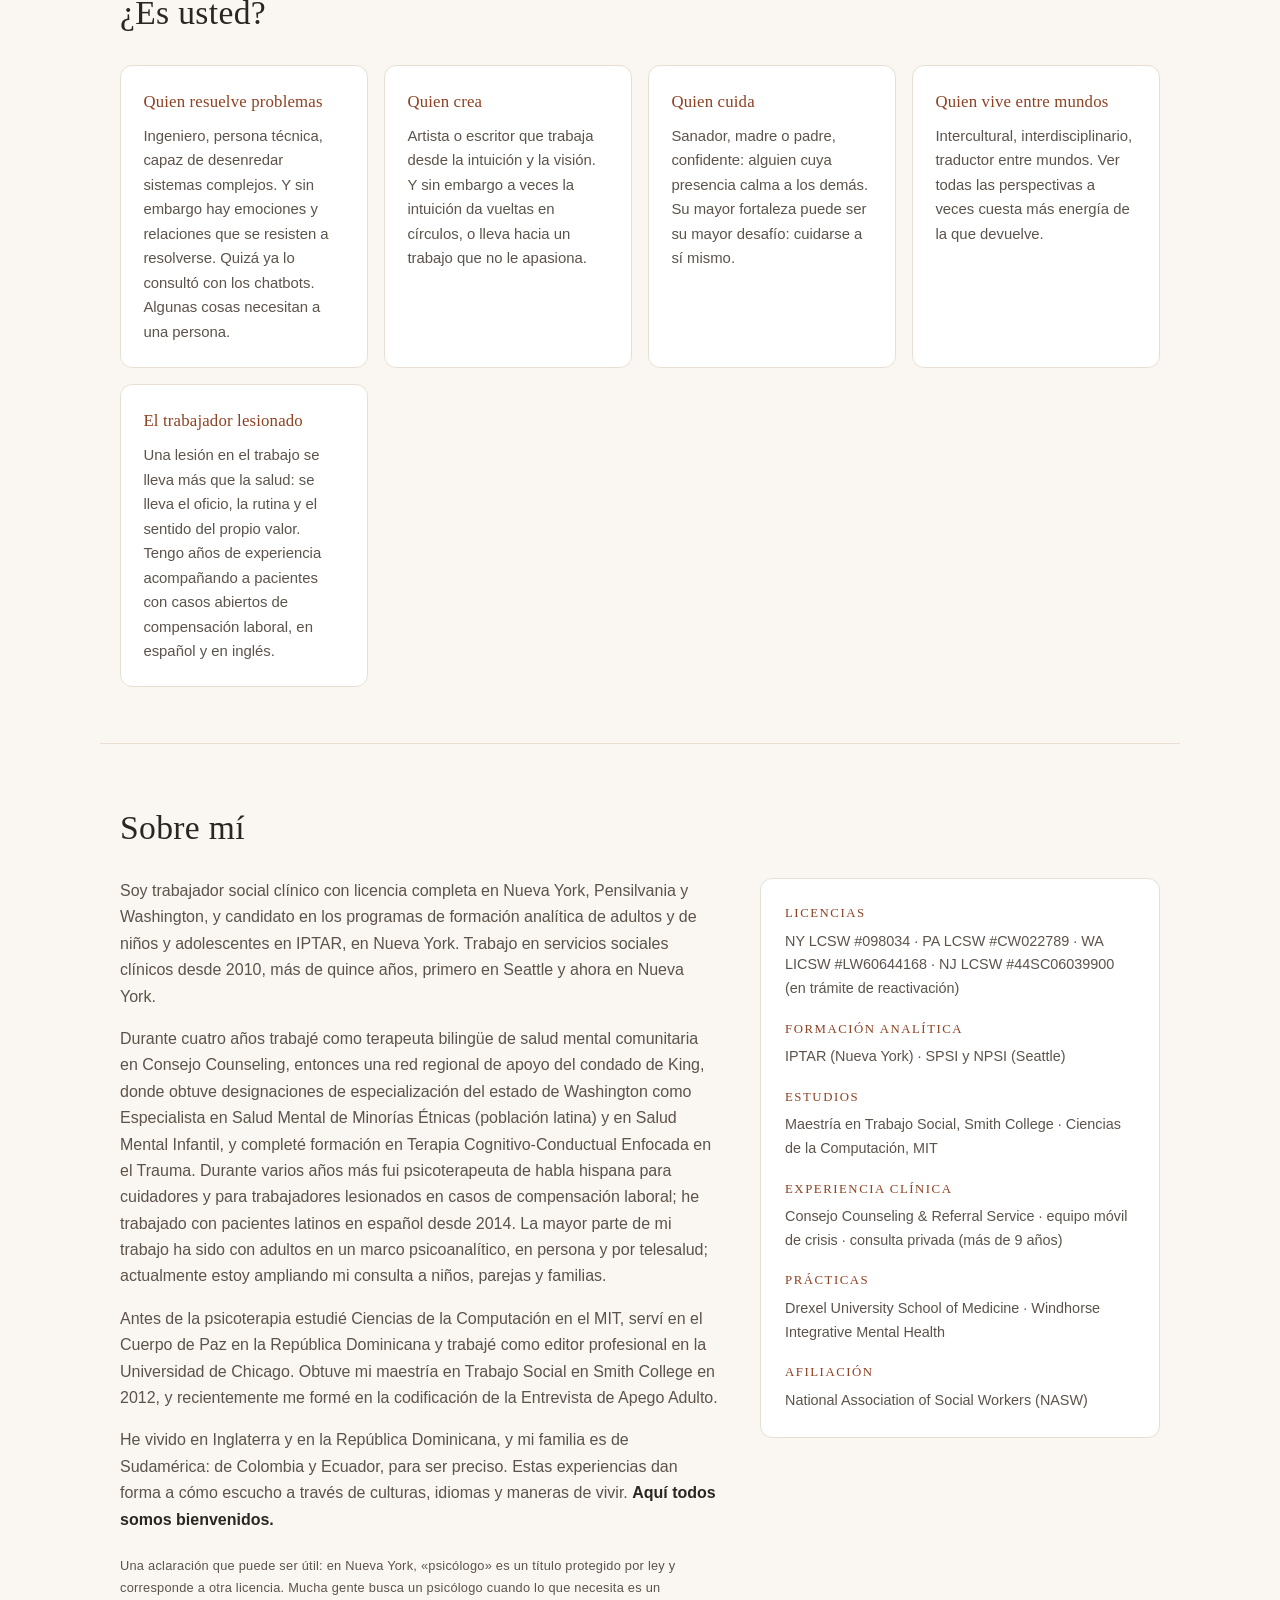
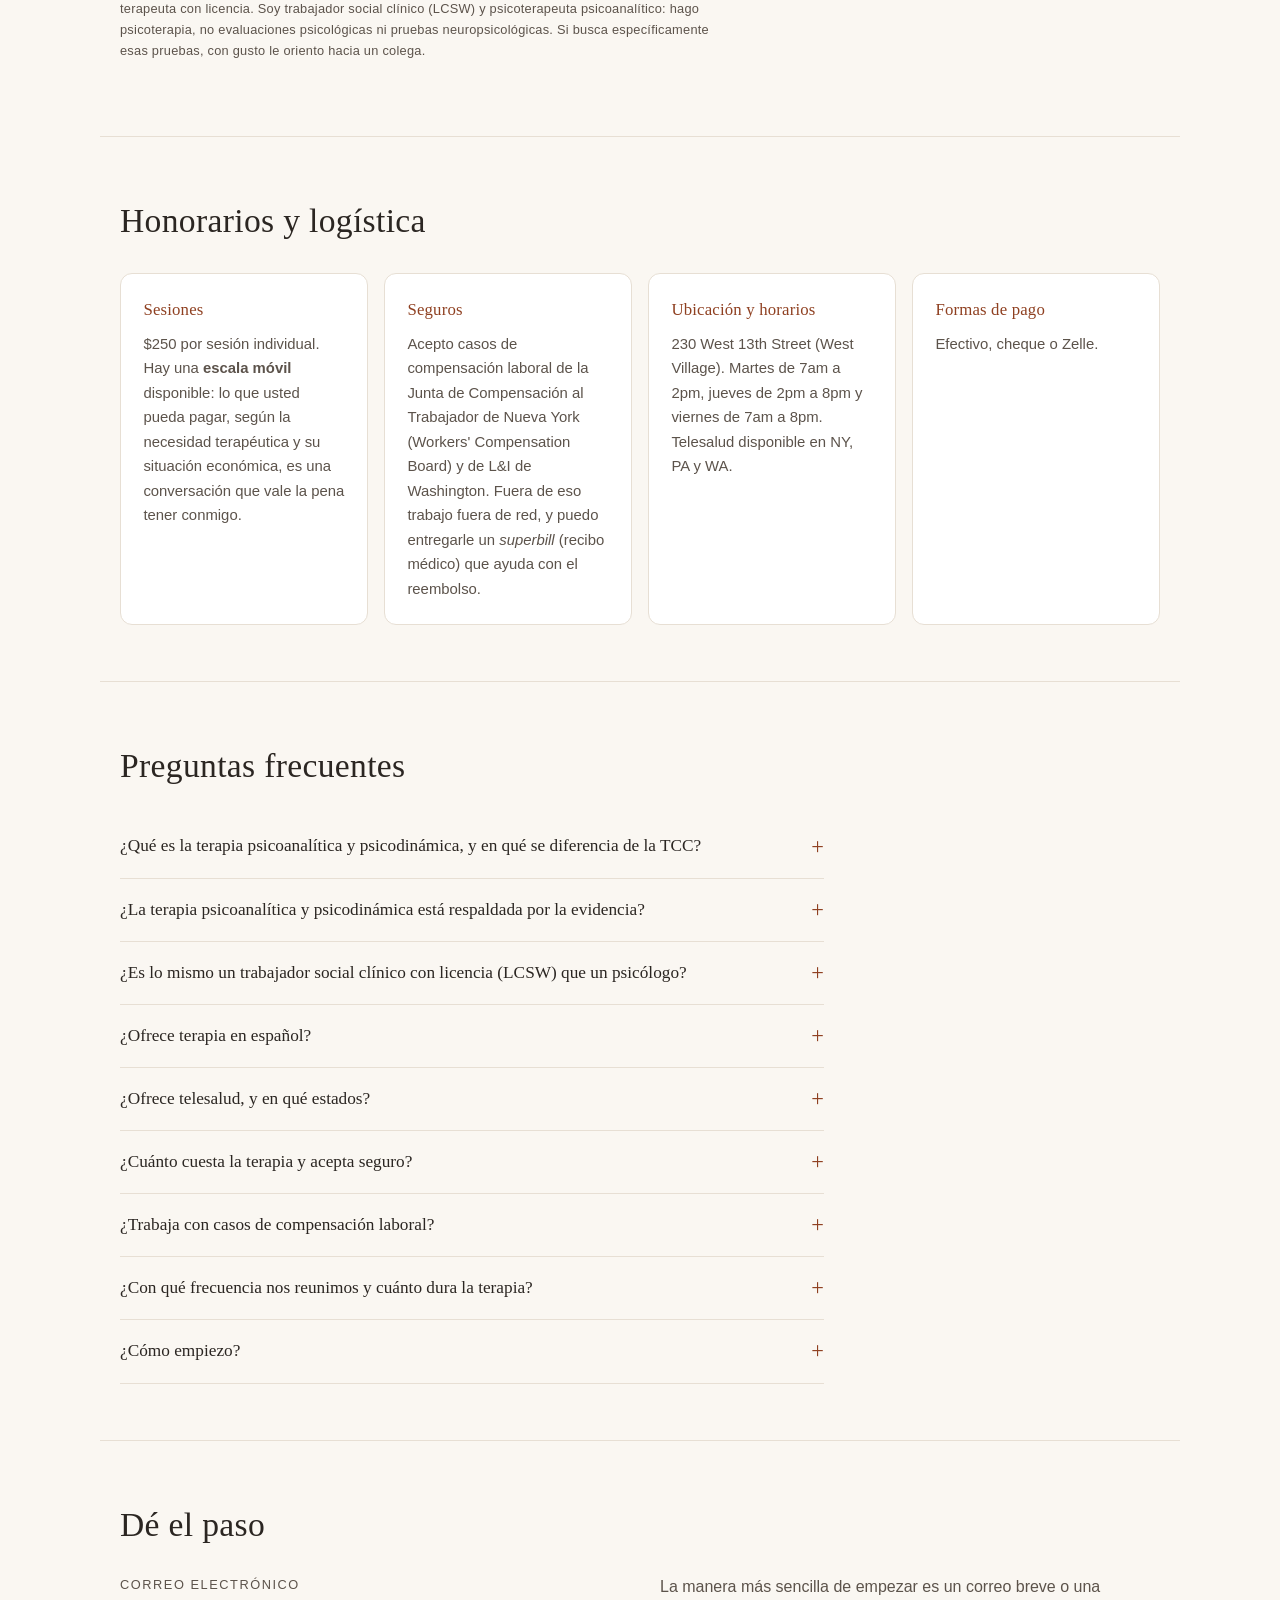
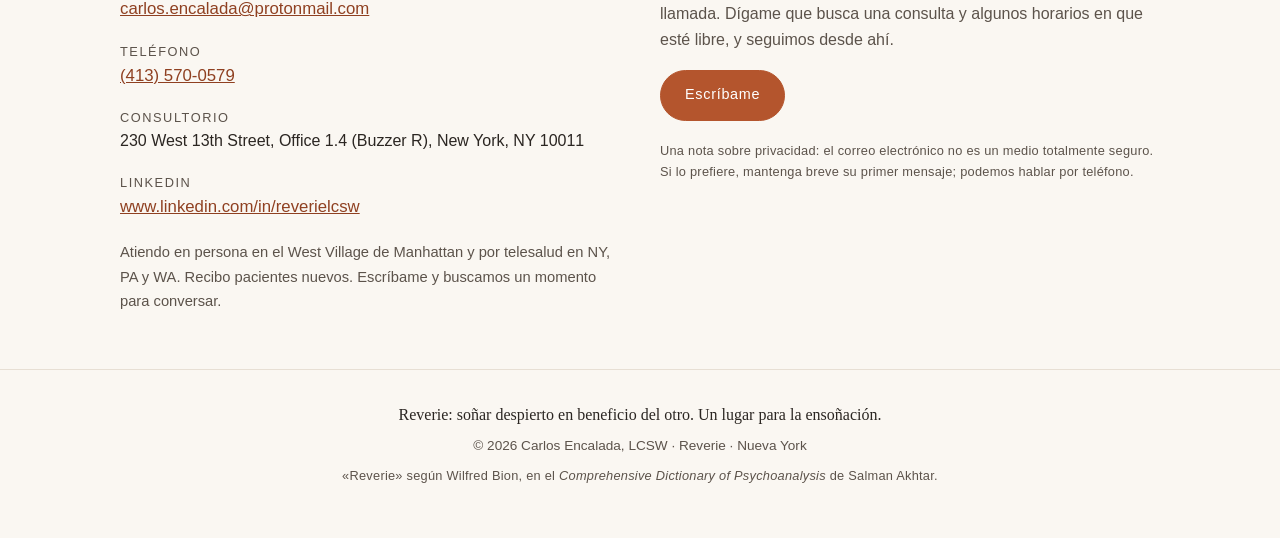
==== commit 40b3bd32: "Mark NJ license as reinstatement-pending; drop NJ from current-service claims NJ LCSW (44SC06039900)" ====
--- a/es/index.html
+++ b/es/index.html
@@ -4,7 +4,7 @@
 <meta charset="utf-8">
 <meta name="viewport" content="width=device-width, initial-scale=1">
 <title>Psicoterapeuta en español en Nueva York | Carlos Encalada, LCSW</title>
-<meta name="description" content="Psicoterapia psicoanalítica en español en Manhattan (West Village) y por telesalud en NY, NJ, PA y WA. Carlos Encalada, trabajador social clínico bilingüe: adultos, parejas, niños y familias. Trabajadores lesionados. Escala móvil disponible.">
+<meta name="description" content="Psicoterapia psicoanalítica en español en Manhattan (West Village) y por telesalud en NY, PA y WA. Carlos Encalada, trabajador social clínico bilingüe: adultos, parejas, niños y familias. Trabajadores lesionados. Escala móvil disponible.">
 <meta property="og:title" content="Psicoterapeuta en español en Nueva York | Carlos Encalada, LCSW">
 <meta property="og:description" content="Psicoterapia psicoanalítica en español en el West Village y por telesalud. Adultos, parejas, niños y familias. Escala móvil disponible.">
 <meta property="og:type" content="website">
@@ -21,7 +21,7 @@
   "@type": "LocalBusiness",
   "additionalType": "https://schema.org/MedicalBusiness",
   "name": "Carlos Encalada, LCSW · Reverie",
-  "description": "Psicoterapia psicoanalítica y psicodinámica para adultos, parejas, niños y familias, en español e inglés. En persona en el West Village de Manhattan y por telesalud en NY, NJ, PA y WA.",
+  "description": "Psicoterapia psicoanalítica y psicodinámica para adultos, parejas, niños y familias, en español e inglés. En persona en el West Village de Manhattan y por telesalud en NY, PA y WA.",
   "inLanguage": "es",
   "url": "https://carlosencalada.com/es/",
   "image": "https://carlosencalada.com/images/portrait.jpg",
@@ -36,7 +36,7 @@
     "postalCode": "10011",
     "addressCountry": "US"
   },
-  "areaServed": ["New York City", "West Village", "Greenwich Village", "Upper East Side", "New York State", "New Jersey", "Pennsylvania", "Washington State"],
+  "areaServed": ["New York City", "West Village", "Greenwich Village", "Upper East Side", "New York State", "Pennsylvania", "Washington State"],
   "founder": {
     "@type": "Person",
     "name": "Carlos Encalada",
@@ -58,7 +58,7 @@
     {"@type":"Question","name":"¿La terapia psicoanalítica y psicodinámica está respaldada por la evidencia?","acceptedAnswer":{"@type":"Answer","text":"Sí. La psicoterapia psicodinámica se ha estudiado en ensayos controlados y metaanálisis, y funciona más o menos igual de bien que otros tratamientos establecidos, incluida la TCC, con mejoras que tienden a mantenerse o incluso a aumentar después de terminar la terapia. Dos matices honestos. La evidencia más sólida corresponde a la terapia psicodinámica breve y semanal; para el análisis intensivo y de larga duración, la investigación controlada es más limitada y todavía está en desarrollo. Y la investigación no demuestra que un solo enfoque sea el adecuado para un tipo concreto de persona: el vínculo, su propia implicación y la relación entre nosotros predicen los resultados con más fiabilidad que el nombre del método. Por eso animo a quien empieza una terapia a conocer a varios profesionales y a elegir la conexión que le resulte adecuada, más que la etiqueta. Fuentes: Steinert et al., Am J Psychiatry, 2017; Abbass et al., Cochrane, 2014."}},
     {"@type":"Question","name":"¿Es lo mismo un trabajador social clínico con licencia (LCSW) que un psicólogo?","acceptedAnswer":{"@type":"Answer","text":"No. Son licencias distintas. En Nueva York, «psicólogo» es un título protegido que corresponde a profesionales con un doctorado en psicología. En Nueva York, «psicoanalista» también es un término protegido; a nivel internacional, a través de la IPA, quienes completan la formación psicoanalítica pueden ser considerados psicoanalistas. Soy trabajador social clínico con licencia (LCSW), formado para ofrecer psicoterapia, y candidato en formación psicoanalítica en IPTAR, así que algún día tendré el título de psicoanalista, pero por ahora soy candidato psicoanalítico. Hago psicoterapia de orientación psicoanalítica, no evaluaciones psicológicas ni neuropsicológicas; si necesita específicamente ese tipo de evaluación, con gusto le oriento hacia un colega."}},
     {"@type":"Question","name":"¿Ofrece terapia en español?","acceptedAnswer":{"@type":"Answer","text":"Sí. Soy bilingüe y atiendo a pacientes en inglés y en español, en persona y por telesalud. Mi familia es de Colombia y Ecuador, y gran parte de mi trabajo ha sido con pacientes de habla hispana, cuidadores y trabajadores lesionados. Mi voz en español es diferente, pero mi conexión con su experiencia es una labor de mi corazón: nace de mi experiencia apoyando a personas de diferentes circunstancias y también de mi formación. Aquí todos somos bienvenidos."}},
-    {"@type":"Question","name":"¿Ofrece telesalud, y en qué estados?","acceptedAnswer":{"@type":"Answer","text":"Sí. Atiendo a pacientes en persona en el West Village de Manhattan y por telesalud segura en todo Nueva York, Nueva Jersey, Pensilvania y Washington, donde tengo licencia."}},
+    {"@type":"Question","name":"¿Ofrece telesalud, y en qué estados?","acceptedAnswer":{"@type":"Answer","text":"Sí. Atiendo a pacientes en persona en el West Village de Manhattan y por telesalud segura en todo Nueva York, Pensilvania y Washington, donde tengo licencia."}},
     {"@type":"Question","name":"¿Cuánto cuesta la terapia y acepta seguro?","acceptedAnswer":{"@type":"Answer","text":"Las sesiones individuales cuestan $250. Estoy fuera de la red de seguros, pero puedo entregarle un superbill (recibo médico) mensual que puede presentar para el reembolso fuera de red. Hay una escala móvil disponible según la necesidad y las circunstancias, y vale la pena conversarlo. Acepto casos de compensación laboral de la Junta de Compensación al Trabajador de Nueva York y de L&I del estado de Washington."}},
     {"@type":"Question","name":"¿Trabaja con casos de compensación laboral?","acceptedAnswer":{"@type":"Answer","text":"Sí. Tengo años de experiencia acompañando a personas en reclamos abiertos de compensación laboral, en inglés y en español, y acepto casos de la Junta de Compensación al Trabajador de Nueva York y de L&I del estado de Washington."}},
     {"@type":"Question","name":"¿Con qué frecuencia nos reunimos y cuánto dura la terapia?","acceptedAnswer":{"@type":"Answer","text":"Solemos empezar semanalmente y ajustamos a medida que entendemos lo que usted necesita; algunos procesos se benefician de más de una sesión por semana. La terapia en profundidad es un proceso abierto, no un número fijo de sesiones. Toma el tiempo que necesita tomar. Si busca un tratamiento breve, estructurado y de corto plazo, con gusto le ayudo a encontrar una mejor opción."}},
@@ -116,7 +116,7 @@
 
   <div class="meta-strip">
     <span>Consultorio en el West Village y telesalud</span>
-    <span>Con licencia en NY · NJ · PA · WA</span>
+    <span>Con licencia en NY · PA · WA · NJ (en trámite)</span>
     <span>Bilingüe: español e inglés</span>
     <span>Escala móvil disponible</span>
   </div>
@@ -203,7 +203,7 @@
       <div class="prose">
         <p>
           Soy trabajador social clínico con licencia completa en Nueva York,
-          Nueva Jersey, Pensilvania y Washington, y candidato en los programas
+          Pensilvania y Washington, y candidato en los programas
           de formación analítica de adultos y de niños y adolescentes en IPTAR,
           en Nueva York. Trabajo en servicios sociales clínicos desde 2010, más
           de quince años, primero en Seattle y ahora en Nueva York.
@@ -247,7 +247,7 @@
       </div>
       <aside class="creds">
         <h3>Licencias</h3>
-        <p>NY LCSW #098034 · NJ LCSW #44SC06039900 · PA LCSW #CW022789 · WA LICSW #LW60644168</p>
+        <p>NY LCSW #098034 · PA LCSW #CW022789 · WA LICSW #LW60644168 · NJ LCSW #44SC06039900 (en trámite de reactivación)</p>
         <h3>Formación analítica</h3>
         <p>IPTAR (Nueva York) · SPSI y NPSI (Seattle)</p>
         <h3>Estudios</h3>
@@ -282,7 +282,7 @@
       <div class="card">
         <h3>Ubicación y horarios</h3>
         <p>230 West 13th Street (West Village). Martes de 7am a 2pm, jueves de
-        2pm a 8pm y viernes de 7am a 8pm. Telesalud disponible en NY, NJ, PA
+        2pm a 8pm y viernes de 7am a 8pm. Telesalud disponible en NY, PA
         y WA.</p>
       </div>
       <div class="card">
@@ -313,7 +313,7 @@
       </details>
       <details class="faq-item">
         <summary>¿Ofrece telesalud, y en qué estados?</summary>
-        <div class="answer"><p>Sí. Atiendo a pacientes en persona en el West Village de Manhattan y por telesalud segura en todo Nueva York, Nueva Jersey, Pensilvania y Washington, donde tengo licencia.</p></div>
+        <div class="answer"><p>Sí. Atiendo a pacientes en persona en el West Village de Manhattan y por telesalud segura en todo Nueva York, Pensilvania y Washington, donde tengo licencia.</p></div>
       </details>
       <details class="faq-item">
         <summary>¿Cuánto cuesta la terapia y acepta seguro?</summary>
@@ -356,7 +356,7 @@
         </div>
         <p class="prose" style="margin-top:1.2rem;font-size:.92rem">
           Atiendo en persona en el West Village de Manhattan y por telesalud en
-          NY, NJ, PA y WA. Recibo pacientes nuevos. Escríbame y buscamos un
+          NY, PA y WA. Recibo pacientes nuevos. Escríbame y buscamos un
           momento para conversar.
         </p>
       </div>
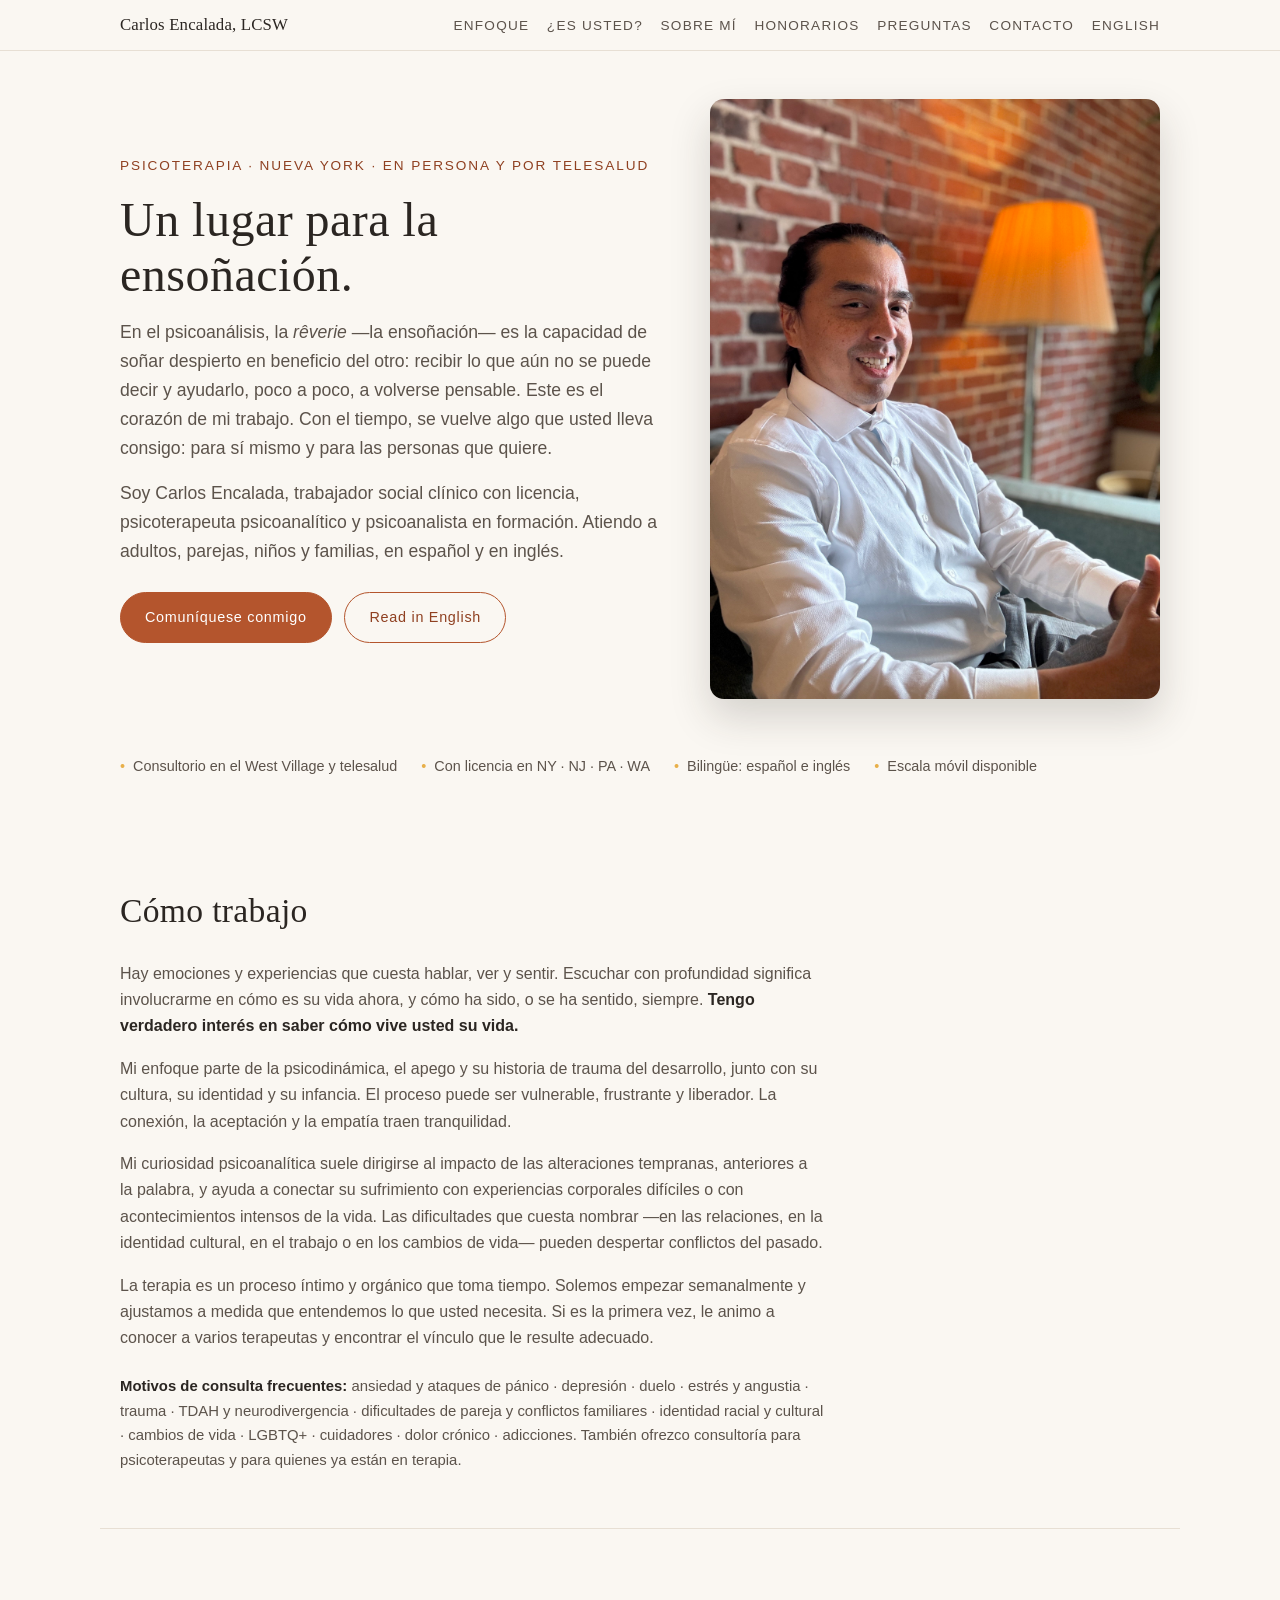
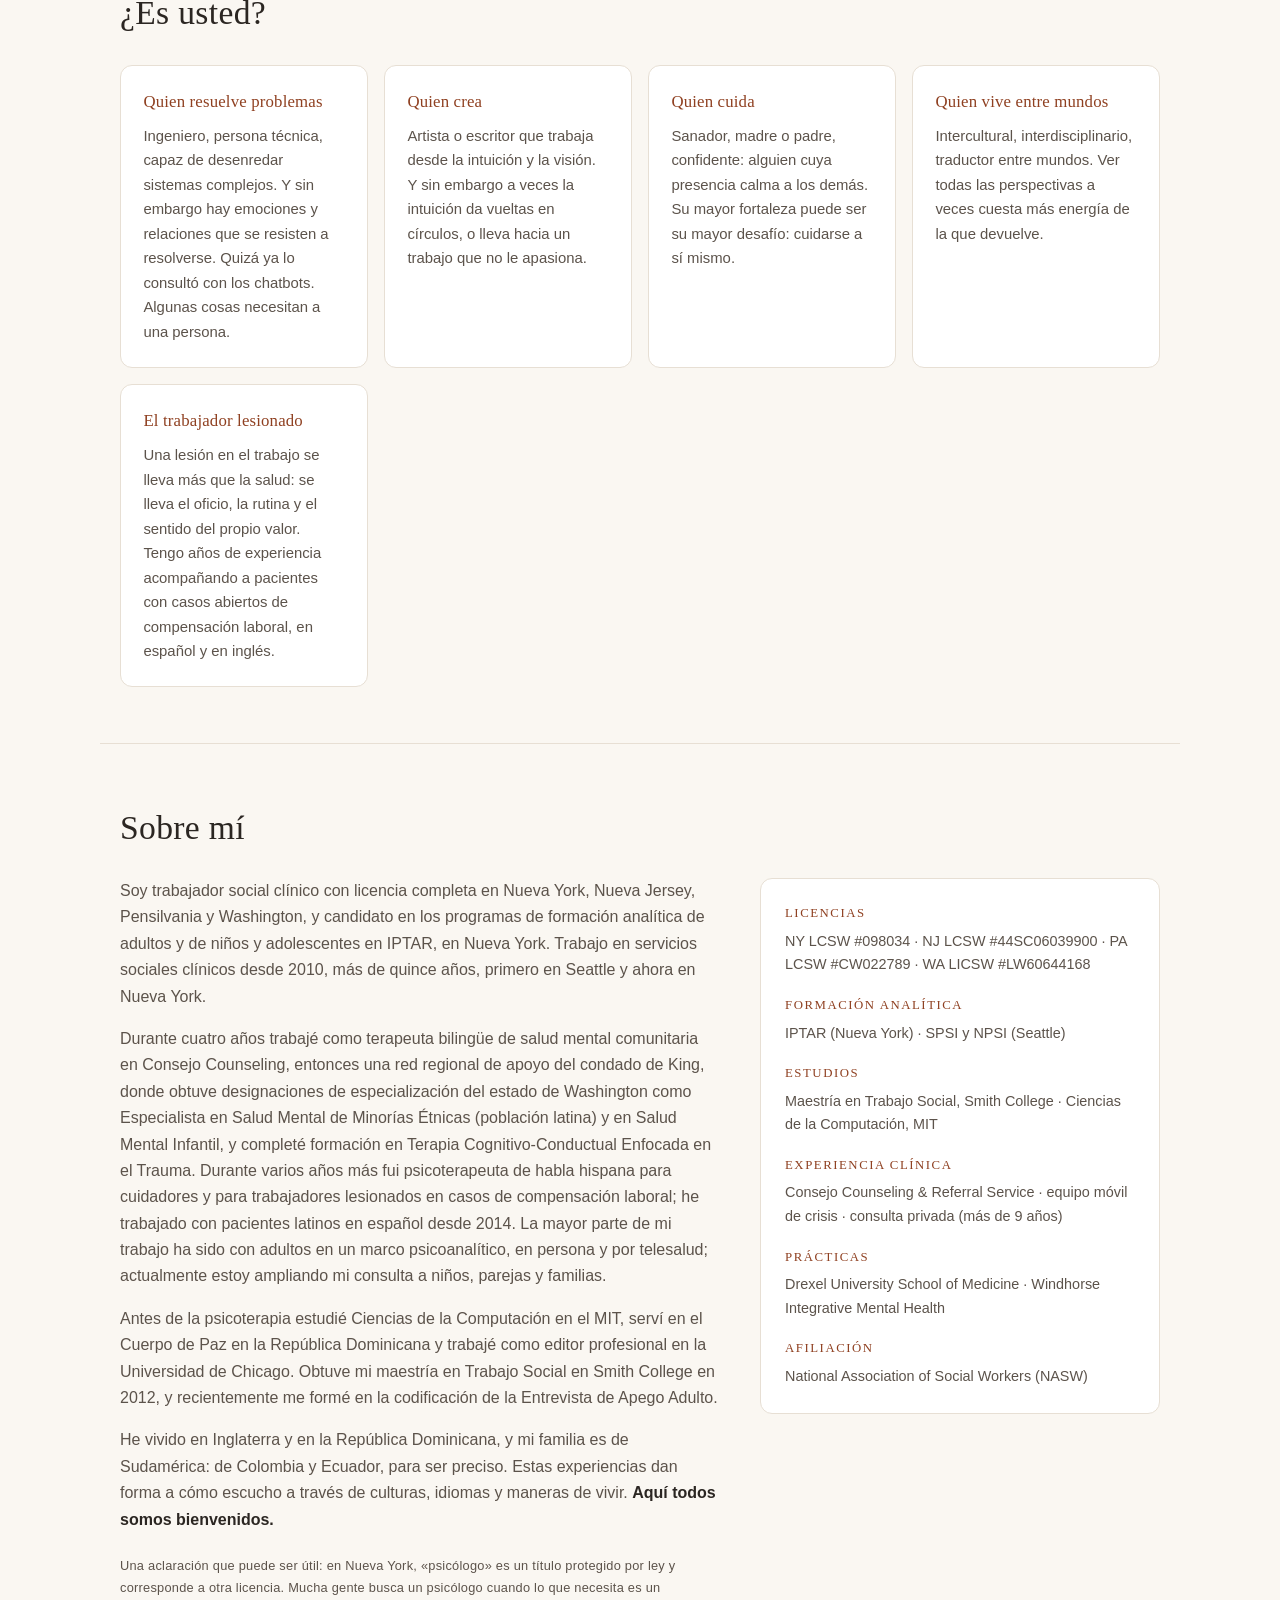
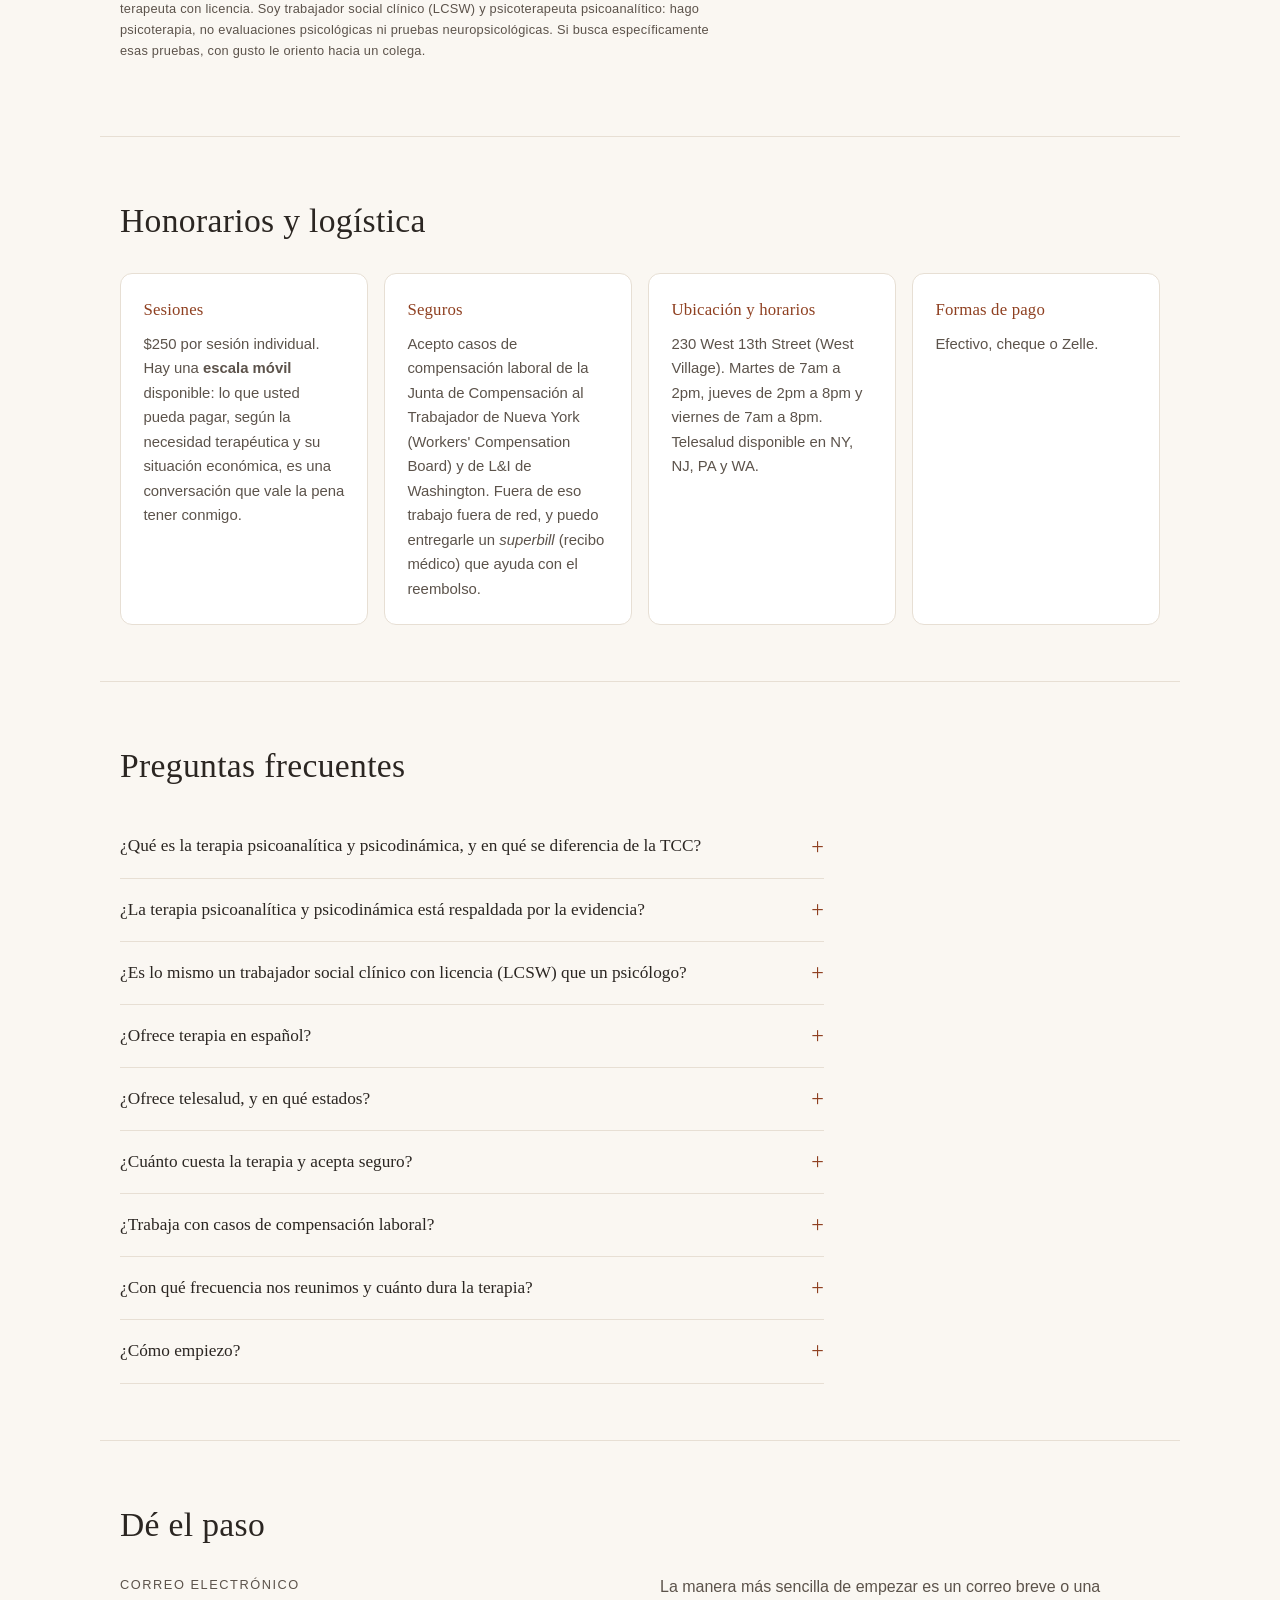
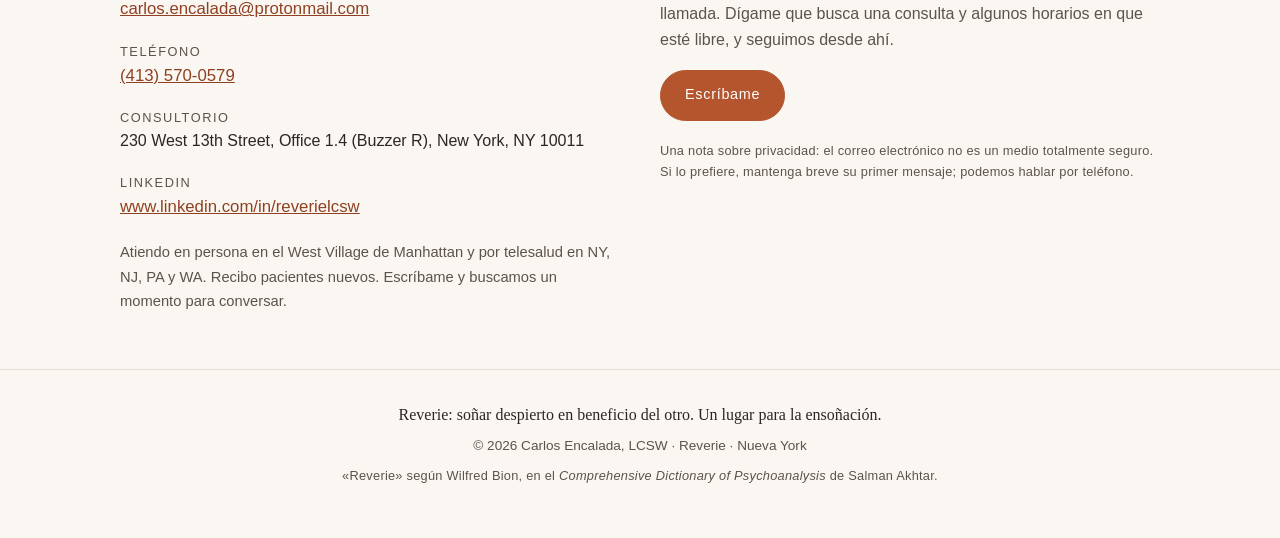
==== commit 5477a32c: "Restore NJ LCSW to active across the site NJ LCSW (44SC06039900) has been reinstated and is active t" ====
--- a/es/index.html
+++ b/es/index.html
@@ -4,7 +4,7 @@
 <meta charset="utf-8">
 <meta name="viewport" content="width=device-width, initial-scale=1">
 <title>Psicoterapeuta en español en Nueva York | Carlos Encalada, LCSW</title>
-<meta name="description" content="Psicoterapia psicoanalítica en español en Manhattan (West Village) y por telesalud en NY, PA y WA. Carlos Encalada, trabajador social clínico bilingüe: adultos, parejas, niños y familias. Trabajadores lesionados. Escala móvil disponible.">
+<meta name="description" content="Psicoterapia psicoanalítica en español en Manhattan (West Village) y por telesalud en NY, NJ, PA y WA. Carlos Encalada, trabajador social clínico bilingüe: adultos, parejas, niños y familias. Trabajadores lesionados. Escala móvil disponible.">
 <meta property="og:title" content="Psicoterapeuta en español en Nueva York | Carlos Encalada, LCSW">
 <meta property="og:description" content="Psicoterapia psicoanalítica en español en el West Village y por telesalud. Adultos, parejas, niños y familias. Escala móvil disponible.">
 <meta property="og:type" content="website">
@@ -21,7 +21,7 @@
   "@type": "LocalBusiness",
   "additionalType": "https://schema.org/MedicalBusiness",
   "name": "Carlos Encalada, LCSW · Reverie",
-  "description": "Psicoterapia psicoanalítica y psicodinámica para adultos, parejas, niños y familias, en español e inglés. En persona en el West Village de Manhattan y por telesalud en NY, PA y WA.",
+  "description": "Psicoterapia psicoanalítica y psicodinámica para adultos, parejas, niños y familias, en español e inglés. En persona en el West Village de Manhattan y por telesalud en NY, NJ, PA y WA.",
   "inLanguage": "es",
   "url": "https://carlosencalada.com/es/",
   "image": "https://carlosencalada.com/images/portrait.jpg",
@@ -36,7 +36,7 @@
     "postalCode": "10011",
     "addressCountry": "US"
   },
-  "areaServed": ["New York City", "West Village", "Greenwich Village", "Upper East Side", "New York State", "Pennsylvania", "Washington State"],
+  "areaServed": ["New York City", "West Village", "Greenwich Village", "Upper East Side", "New York State", "New Jersey", "Pennsylvania", "Washington State"],
   "founder": {
     "@type": "Person",
     "name": "Carlos Encalada",
@@ -58,7 +58,7 @@
     {"@type":"Question","name":"¿La terapia psicoanalítica y psicodinámica está respaldada por la evidencia?","acceptedAnswer":{"@type":"Answer","text":"Sí. La psicoterapia psicodinámica se ha estudiado en ensayos controlados y metaanálisis, y funciona más o menos igual de bien que otros tratamientos establecidos, incluida la TCC, con mejoras que tienden a mantenerse o incluso a aumentar después de terminar la terapia. Dos matices honestos. La evidencia más sólida corresponde a la terapia psicodinámica breve y semanal; para el análisis intensivo y de larga duración, la investigación controlada es más limitada y todavía está en desarrollo. Y la investigación no demuestra que un solo enfoque sea el adecuado para un tipo concreto de persona: el vínculo, su propia implicación y la relación entre nosotros predicen los resultados con más fiabilidad que el nombre del método. Por eso animo a quien empieza una terapia a conocer a varios profesionales y a elegir la conexión que le resulte adecuada, más que la etiqueta. Fuentes: Steinert et al., Am J Psychiatry, 2017; Abbass et al., Cochrane, 2014."}},
     {"@type":"Question","name":"¿Es lo mismo un trabajador social clínico con licencia (LCSW) que un psicólogo?","acceptedAnswer":{"@type":"Answer","text":"No. Son licencias distintas. En Nueva York, «psicólogo» es un título protegido que corresponde a profesionales con un doctorado en psicología. En Nueva York, «psicoanalista» también es un término protegido; a nivel internacional, a través de la IPA, quienes completan la formación psicoanalítica pueden ser considerados psicoanalistas. Soy trabajador social clínico con licencia (LCSW), formado para ofrecer psicoterapia, y candidato en formación psicoanalítica en IPTAR, así que algún día tendré el título de psicoanalista, pero por ahora soy candidato psicoanalítico. Hago psicoterapia de orientación psicoanalítica, no evaluaciones psicológicas ni neuropsicológicas; si necesita específicamente ese tipo de evaluación, con gusto le oriento hacia un colega."}},
     {"@type":"Question","name":"¿Ofrece terapia en español?","acceptedAnswer":{"@type":"Answer","text":"Sí. Soy bilingüe y atiendo a pacientes en inglés y en español, en persona y por telesalud. Mi familia es de Colombia y Ecuador, y gran parte de mi trabajo ha sido con pacientes de habla hispana, cuidadores y trabajadores lesionados. Mi voz en español es diferente, pero mi conexión con su experiencia es una labor de mi corazón: nace de mi experiencia apoyando a personas de diferentes circunstancias y también de mi formación. Aquí todos somos bienvenidos."}},
-    {"@type":"Question","name":"¿Ofrece telesalud, y en qué estados?","acceptedAnswer":{"@type":"Answer","text":"Sí. Atiendo a pacientes en persona en el West Village de Manhattan y por telesalud segura en todo Nueva York, Pensilvania y Washington, donde tengo licencia."}},
+    {"@type":"Question","name":"¿Ofrece telesalud, y en qué estados?","acceptedAnswer":{"@type":"Answer","text":"Sí. Atiendo a pacientes en persona en el West Village de Manhattan y por telesalud segura en todo Nueva York, Nueva Jersey, Pensilvania y Washington, donde tengo licencia."}},
     {"@type":"Question","name":"¿Cuánto cuesta la terapia y acepta seguro?","acceptedAnswer":{"@type":"Answer","text":"Las sesiones individuales cuestan $250. Estoy fuera de la red de seguros, pero puedo entregarle un superbill (recibo médico) mensual que puede presentar para el reembolso fuera de red. Hay una escala móvil disponible según la necesidad y las circunstancias, y vale la pena conversarlo. Acepto casos de compensación laboral de la Junta de Compensación al Trabajador de Nueva York y de L&I del estado de Washington."}},
     {"@type":"Question","name":"¿Trabaja con casos de compensación laboral?","acceptedAnswer":{"@type":"Answer","text":"Sí. Tengo años de experiencia acompañando a personas en reclamos abiertos de compensación laboral, en inglés y en español, y acepto casos de la Junta de Compensación al Trabajador de Nueva York y de L&I del estado de Washington."}},
     {"@type":"Question","name":"¿Con qué frecuencia nos reunimos y cuánto dura la terapia?","acceptedAnswer":{"@type":"Answer","text":"Solemos empezar semanalmente y ajustamos a medida que entendemos lo que usted necesita; algunos procesos se benefician de más de una sesión por semana. La terapia en profundidad es un proceso abierto, no un número fijo de sesiones. Toma el tiempo que necesita tomar. Si busca un tratamiento breve, estructurado y de corto plazo, con gusto le ayudo a encontrar una mejor opción."}},
@@ -116,7 +116,7 @@
 
   <div class="meta-strip">
     <span>Consultorio en el West Village y telesalud</span>
-    <span>Con licencia en NY · PA · WA · NJ (en trámite)</span>
+    <span>Con licencia en NY · NJ · PA · WA</span>
     <span>Bilingüe: español e inglés</span>
     <span>Escala móvil disponible</span>
   </div>
@@ -203,7 +203,7 @@
       <div class="prose">
         <p>
           Soy trabajador social clínico con licencia completa en Nueva York,
-          Pensilvania y Washington, y candidato en los programas
+          Nueva Jersey, Pensilvania y Washington, y candidato en los programas
           de formación analítica de adultos y de niños y adolescentes en IPTAR,
           en Nueva York. Trabajo en servicios sociales clínicos desde 2010, más
           de quince años, primero en Seattle y ahora en Nueva York.
@@ -247,7 +247,7 @@
       </div>
       <aside class="creds">
         <h3>Licencias</h3>
-        <p>NY LCSW #098034 · PA LCSW #CW022789 · WA LICSW #LW60644168 · NJ LCSW #44SC06039900 (en trámite de reactivación)</p>
+        <p>NY LCSW #098034 · NJ LCSW #44SC06039900 · PA LCSW #CW022789 · WA LICSW #LW60644168</p>
         <h3>Formación analítica</h3>
         <p>IPTAR (Nueva York) · SPSI y NPSI (Seattle)</p>
         <h3>Estudios</h3>
@@ -282,7 +282,7 @@
       <div class="card">
         <h3>Ubicación y horarios</h3>
         <p>230 West 13th Street (West Village). Martes de 7am a 2pm, jueves de
-        2pm a 8pm y viernes de 7am a 8pm. Telesalud disponible en NY, PA
+        2pm a 8pm y viernes de 7am a 8pm. Telesalud disponible en NY, NJ, PA
         y WA.</p>
       </div>
       <div class="card">
@@ -313,7 +313,7 @@
       </details>
       <details class="faq-item">
         <summary>¿Ofrece telesalud, y en qué estados?</summary>
-        <div class="answer"><p>Sí. Atiendo a pacientes en persona en el West Village de Manhattan y por telesalud segura en todo Nueva York, Pensilvania y Washington, donde tengo licencia.</p></div>
+        <div class="answer"><p>Sí. Atiendo a pacientes en persona en el West Village de Manhattan y por telesalud segura en todo Nueva York, Nueva Jersey, Pensilvania y Washington, donde tengo licencia.</p></div>
       </details>
       <details class="faq-item">
         <summary>¿Cuánto cuesta la terapia y acepta seguro?</summary>
@@ -356,7 +356,7 @@
         </div>
         <p class="prose" style="margin-top:1.2rem;font-size:.92rem">
           Atiendo en persona en el West Village de Manhattan y por telesalud en
-          NY, PA y WA. Recibo pacientes nuevos. Escríbame y buscamos un
+          NY, NJ, PA y WA. Recibo pacientes nuevos. Escríbame y buscamos un
           momento para conversar.
         </p>
       </div>
